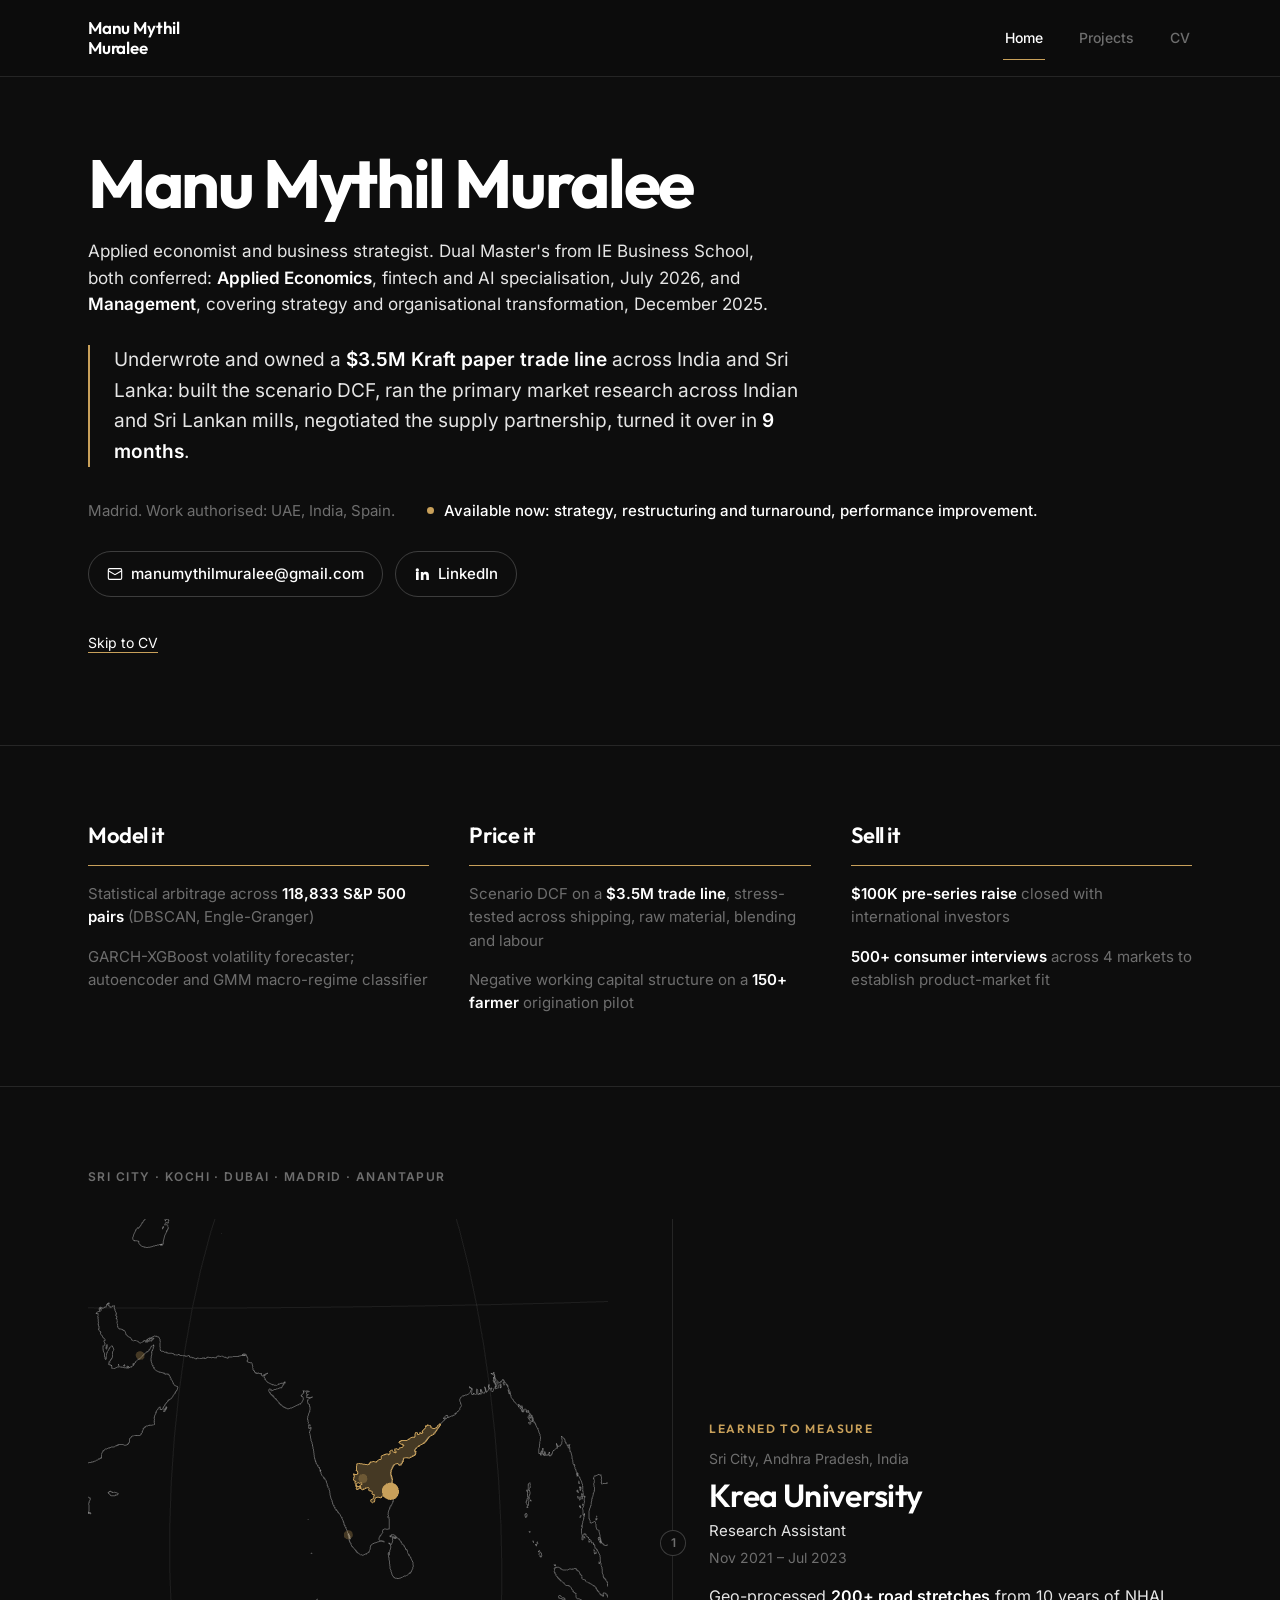
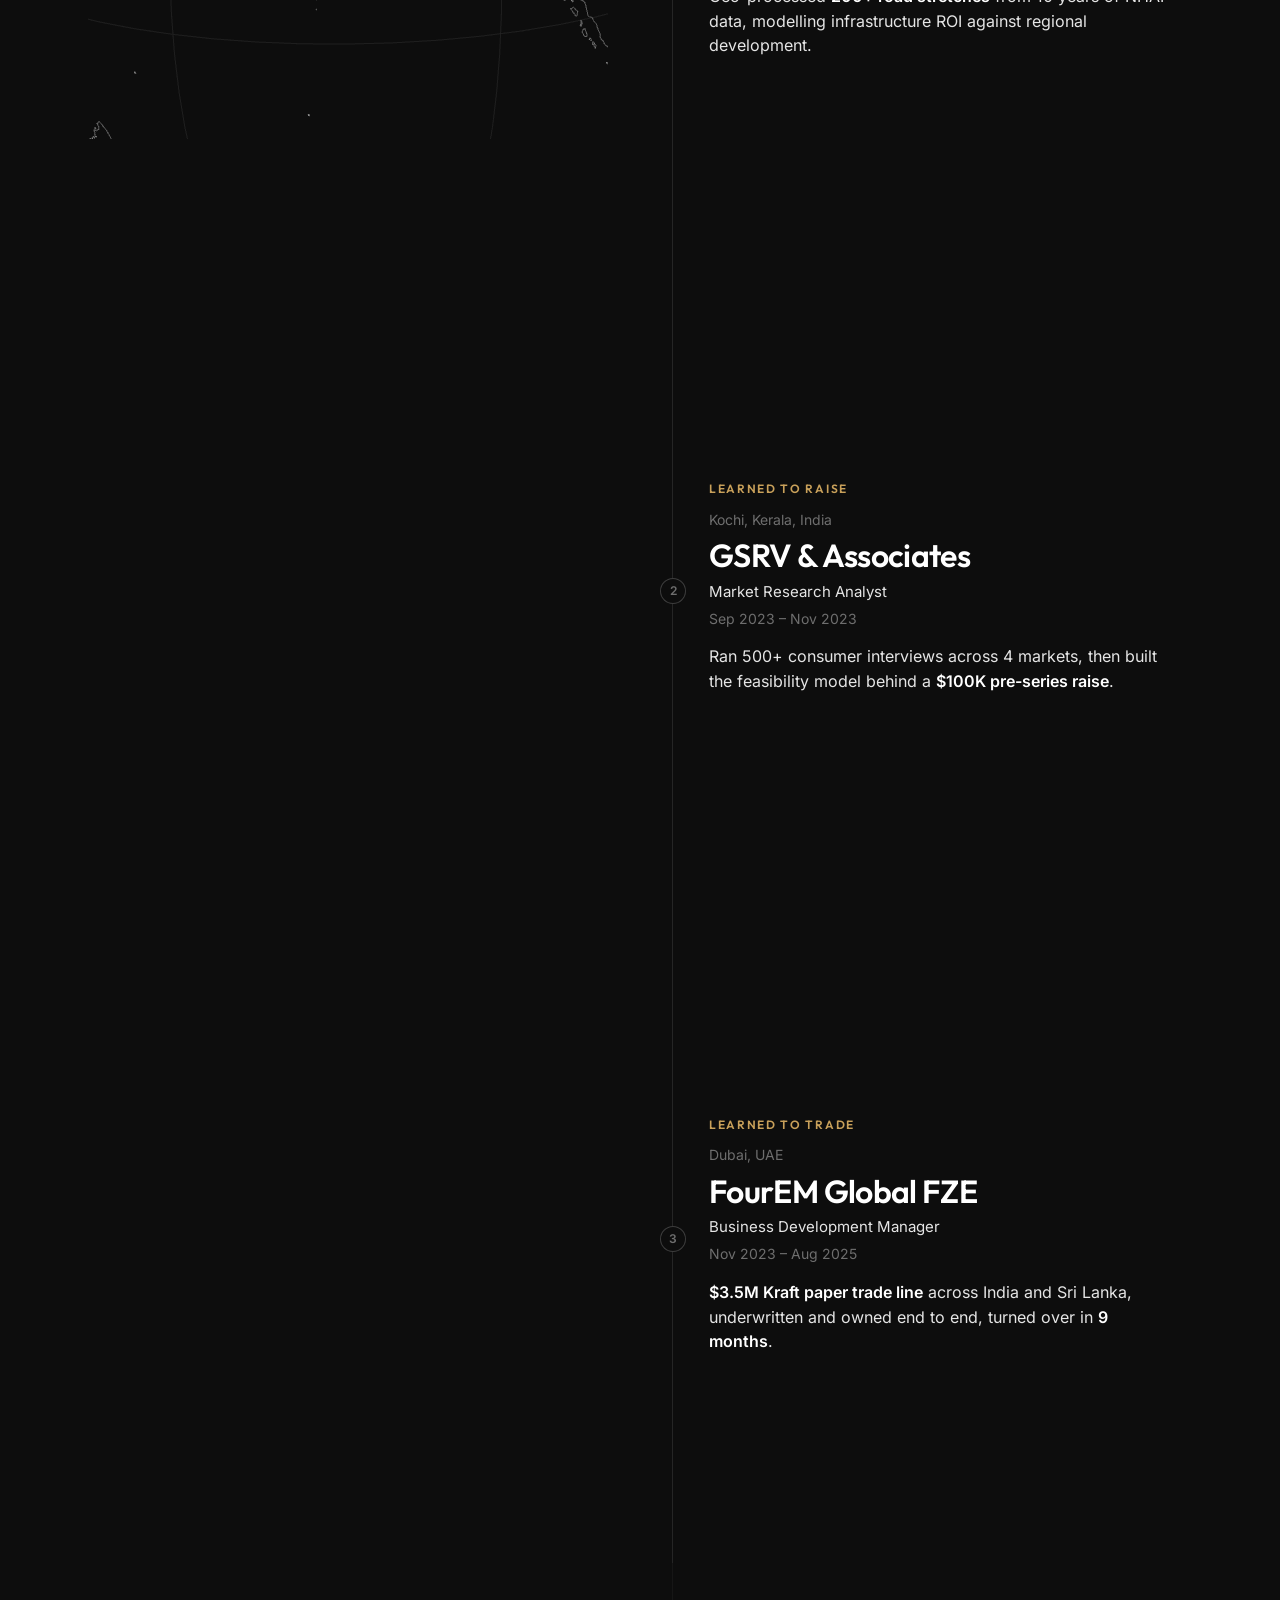
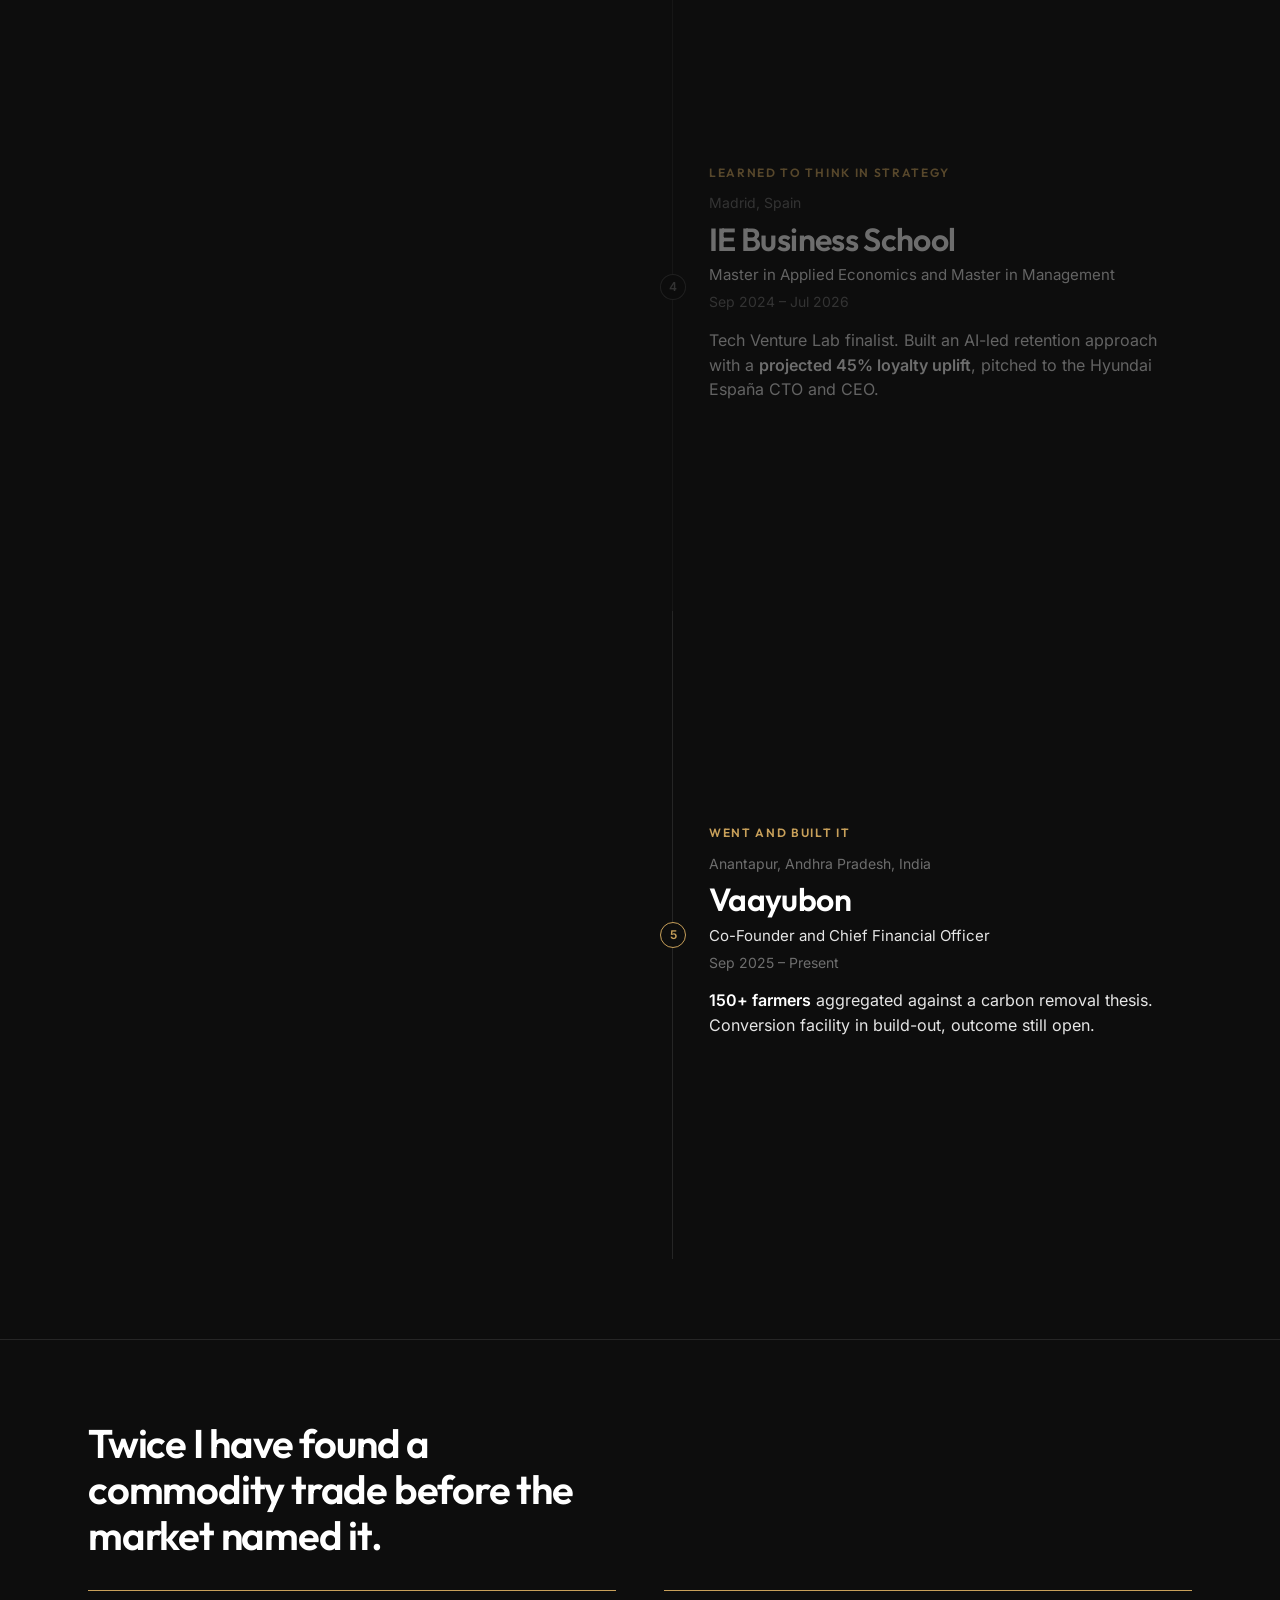
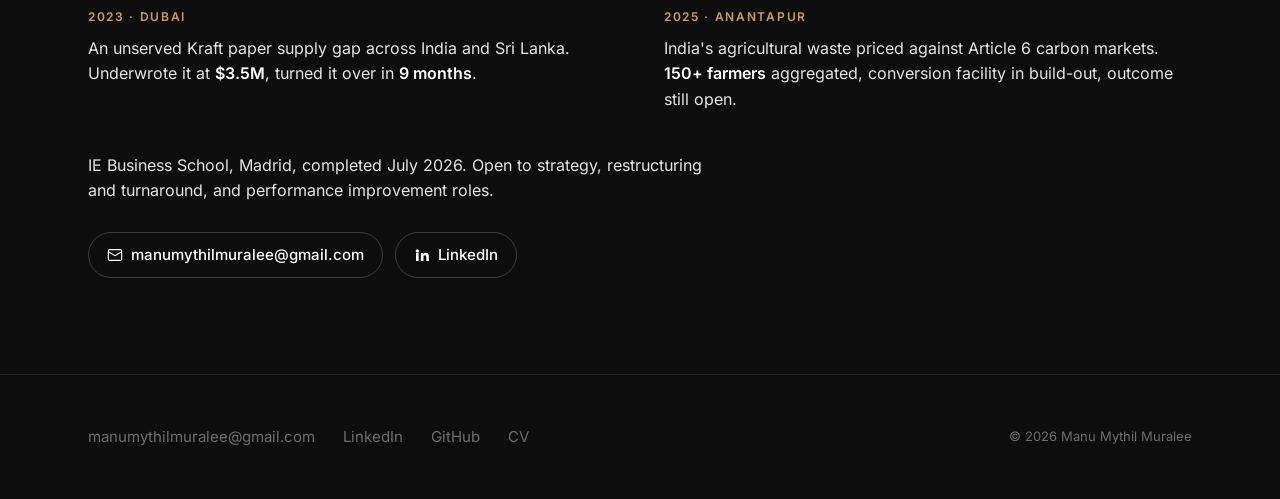
==== index.html @ 9592e63e "Portfolio rebuilt around experience Three pages: Home, Projects, CV. The home page leads with the re" ====
<!DOCTYPE html>
<html lang="en">

<head>
  <meta charset="UTF-8">
  <meta name="viewport" content="width=device-width, initial-scale=1.0">
  <title>Manu Mythil Muralee · Applied Economist and Business Strategist</title>
  <meta name="description"
    content="Applied economist and business strategist. Dual Master's from IE Business School: Applied Economics and Management. Underwrote and owned a $3.5M Kraft paper trade line across India and Sri Lanka, turned over in 9 months. Available for strategy, restructuring and turnaround, and performance improvement roles.">
  <meta name="author" content="Manu Mythil Muralee">

  <meta property="og:type" content="profile">
  <meta property="og:title" content="Manu Mythil Muralee · Applied Economist and Business Strategist">
  <meta property="og:description"
    content="Underwrote and owned a $3.5M Kraft paper trade line across India and Sri Lanka, turned over in 9 months. IE Business School, Madrid.">
  <meta property="og:url" content="https://manumythilmuralee.com">
  <meta name="twitter:card" content="summary_large_image">
  <meta name="twitter:title" content="Manu Mythil Muralee · Applied Economist and Business Strategist">
  <meta name="twitter:description"
    content="Underwrote and owned a $3.5M Kraft paper trade line across India and Sri Lanka, turned over in 9 months. IE Business School, Madrid.">

  <link rel="canonical" href="https://manumythilmuralee.com/">
  <link rel="preload" href="fonts/outfit-var.woff2" as="font" type="font/woff2" crossorigin>
  <link rel="preload" href="fonts/inter-var.woff2" as="font" type="font/woff2" crossorigin>
  <link rel="stylesheet" href="css/style.css">
  <link rel="stylesheet" href="css/site.css">
  <link rel="icon"
    href="data:image/svg+xml,<svg xmlns='http://www.w3.org/2000/svg' viewBox='0 0 100 100'><text y='.9em' font-size='90'>M</text></svg>">

  <script type="application/ld+json">
  {
    "@context": "https://schema.org",
    "@type": "Person",
    "name": "Manu Mythil Muralee",
    "jobTitle": ["Co-Founder and Chief Financial Officer", "Applied Economist", "Business Strategist"],
    "url": "https://manumythilmuralee.com",
    "email": "mailto:manumythilmuralee@gmail.com",
    "address": { "@type": "PostalAddress", "addressLocality": "Madrid", "addressCountry": "ES" },
    "alumniOf": [
      { "@type": "CollegeOrUniversity", "name": "IE Business School", "address": "Madrid, Spain" },
      { "@type": "CollegeOrUniversity", "name": "Krea University", "address": "Sri City, India" }
    ],
    "worksFor": { "@type": "Organization", "name": "Vaayubon" },
    "knowsAbout": [
      "Microsoft Excel", "Office 365", "Bloomberg Terminal", "Power Automate",
      "ArcGIS", "QGIS", "Python", "R", "STATA",
      "Prompt Engineering", "Zapier", "Make", "Lovable", "Supabase"
    ],
    "sameAs": [
      "https://www.linkedin.com/in/manumythilmuralee",
      "https://github.com/MythilManuMuralee"
    ]
  }
  </script>
</head>

<body>

  <a href="#main-content" class="skip-link">Skip to main content</a>

  <!-- Nav: three items, nothing else -->
  <nav class="nav3" aria-label="Main navigation">
    <div class="wrap nav3__inner">
      <a href="index.html" class="nav3__logo">Manu Mythil<br>Muralee</a>
      <ul class="nav3__list">
        <li><a href="index.html" class="nav3__link" aria-current="page">Home</a></li>
        <li><a href="projects.html" class="nav3__link">Projects</a></li>
        <li><a href="cv.html" class="nav3__link">CV</a></li>
      </ul>
    </div>
  </nav>

  <main id="main-content">

    <!-- ============ HERO ============ -->
    <header class="hero3">
      <div class="wrap">
        <h1 class="hero3__name">Manu Mythil Muralee</h1>

        <p class="hero3__degree">
          Applied economist and business strategist. Dual Master's from IE Business School, both conferred:
          <strong>Applied Economics</strong>, fintech and AI specialisation, July 2026, and
          <strong>Management</strong>, covering strategy and organisational transformation, December 2025.
        </p>

        <p class="hero3__proof">
          Underwrote and owned a <strong>$3.5M Kraft paper trade line</strong> across India and Sri Lanka: built the
          scenario DCF, ran the primary market research across Indian and Sri Lankan mills, negotiated the supply
          partnership, turned it over in <strong>9 months</strong>.
        </p>

        <div class="hero3__meta">
          <span>Madrid. Work authorised: UAE, India, Spain.</span>
          <span class="hero3__available">Available now: strategy, restructuring and turnaround, performance
            improvement.</span>
        </div>

        <div class="contact-strip">
          <a class="contact-strip__link" href="mailto:manumythilmuralee@gmail.com">
            <svg viewBox="0 0 24 24" fill="none" stroke="currentColor" stroke-width="1.7" aria-hidden="true">
              <rect x="2" y="4" width="20" height="16" rx="2" />
              <path d="m2 7 10 6 10-6" />
            </svg>
            manumythilmuralee@gmail.com
          </a>
          <a class="contact-strip__link" href="https://www.linkedin.com/in/manumythilmuralee" target="_blank"
            rel="noopener noreferrer">
            <svg viewBox="0 0 24 24" fill="currentColor" aria-hidden="true">
              <path
                d="M4.98 3.5a2.5 2.5 0 1 1 0 5 2.5 2.5 0 0 1 0-5ZM3 9h4v12H3V9Zm7 0h3.8v1.7h.05c.53-1 1.83-2.05 3.76-2.05 4.02 0 4.76 2.6 4.76 5.98V21h-4v-5.6c0-1.34-.03-3.06-1.9-3.06-1.9 0-2.19 1.46-2.19 2.96V21h-4V9Z" />
            </svg>
            LinkedIn
          </a>
        </div>

        <p class="hero3__skip"><a class="inline-link" href="cv.html">Skip to CV</a></p>
      </div>
    </header>

    <!-- ============ PROOF STRIP ============ -->
    <section class="proof" aria-label="Evidence">
      <div class="wrap">
        <div class="proof__grid">

          <div class="proof__col">
            <h2 class="proof__verb">Model it</h2>
            <p class="proof__item">Statistical arbitrage across <strong>118,833 S&amp;P 500 pairs</strong>
              (DBSCAN, Engle-Granger)</p>
            <p class="proof__item">GARCH-XGBoost volatility forecaster; autoencoder and GMM macro-regime classifier</p>
          </div>

          <div class="proof__col">
            <h2 class="proof__verb">Price it</h2>
            <p class="proof__item">Scenario DCF on a <strong>$3.5M trade line</strong>, stress-tested across shipping,
              raw material, blending and labour</p>
            <p class="proof__item">Negative working capital structure on a <strong>150+ farmer</strong> origination
              pilot</p>
          </div>

          <div class="proof__col">
            <h2 class="proof__verb">Sell it</h2>
            <p class="proof__item"><strong>$100K pre-series raise</strong> closed with international investors</p>
            <p class="proof__item"><strong>500+ consumer interviews</strong> across 4 markets to establish
              product-market fit</p>
          </div>

        </div>
      </div>
    </section>

    <!-- ============ THE ROUTE ============ -->
    <section class="route" id="route" aria-label="Career route">
      <div class="wrap">
        <p class="t-label route__label">Sri City · Kochi · Dubai · Madrid · Anantapur</p>

        <div class="route__grid">

          <!-- Stage: static SVG on mobile, WebGL globe on capable desktops -->
          <div class="route__stage" id="route-stage">
            <svg class="route__svg" viewBox="0 0 200 200" role="img"
              aria-label="Diagram of five work locations plotted on a globe: Sri City, Kochi, Dubai, Madrid and Anantapur.">
              <circle cx="100" cy="100" r="90" fill="none" stroke="rgba(255,255,255,0.14)" stroke-width="0.8" />
              <path
                d="M72 186L76 187L80 188L85 188L89 189L94 189L98 189L103 189L108 189L112 189L117 188L121 187L125 186M25 150L28 153L31 156L35 159L40 161L46 164L52 166L59 168L66 170L73 171L81 172L89 173L97 173L105 173L114 172L121 172L129 171L137 169L144 167L150 165L156 163L161 161L166 158L170 155L173 152M10 103L11 106L13 110L17 114L21 117L25 120L31 124L37 126L45 129L52 131L61 133L69 134L78 136L87 136L97 137L106 137L116 136L125 135L134 134L142 132L150 130L158 128L165 125L171 123L176 119L181 116L185 113L187 109L189 105L190 101M24 51L23 54L22 58L22 61L23 64L25 68L28 71L31 74L35 77L40 79L46 82L52 84L59 86L66 87L73 89L81 90L89 90L97 91L105 91L114 90L121 89L129 88L137 87L144 85L150 83L156 81L161 78L166 76L170 73L173 70L176 67L177 63L178 60L178 57L177 53M71 15L68 16L65 18L62 19L60 21L58 23L56 24L55 26L55 28L55 30L56 32L57 34L58 36L60 37L63 39L66 41L69 42L72 43L76 44L80 45L85 46L89 47L94 47L98 47L103 47L108 47L112 46L117 46L121 45L125 44L129 43L132 42L135 40L138 38L140 37L142 35L144 33L145 31L145 29L145 28L144 26L143 24L142 22L140 20L137 19L134 17L131 16M123 13L117 13L112 14L106 15L100 18M105 10L104 11L103 12L101 14L100 18M86 11L90 11L93 13L96 15L100 18M65 18L71 16L78 15L85 15L93 16L100 18M15 70L19 62L23 54L28 48L34 41L40 35L48 30L55 26L64 23L72 20L81 19L91 18L100 18M32 159L28 153L24 146L21 138L18 131L17 122L17 114L17 105L18 96L21 88L24 79L28 71L32 63L38 55L44 48L51 42L58 36L66 30L74 26L83 22L91 20L100 18M72 186L67 183L63 180L59 176L55 172L52 166L49 160L47 153L46 145L45 137L45 129L45 120L46 111L47 102L49 93L52 84L55 75L59 66L63 58L67 50L72 43L77 37L83 31L88 26L94 21L100 18M94 189L93 188L92 185L91 182L90 178L89 173L89 167L88 160L88 153L88 145L87 136L88 127L88 118L88 109L89 100L89 90L90 81L91 72L92 63L93 55L94 47L95 40L96 33L97 27L99 22L100 18M117 188L120 186L123 184L125 180L127 176L129 171L131 164L132 158L133 150L134 142L134 134L134 125L133 116L132 107L131 98L129 88L127 79L125 70L123 62L120 53L117 46L114 39L110 32L107 27L104 22L100 18M142 180L147 176L153 172L157 167L161 161L165 154L167 147L169 139L171 131L171 123L171 114L169 105L167 96L165 87L161 78L157 70L153 62L147 54L142 47L135 40L129 34L122 29L115 24L107 21L100 18M187 122L189 114L189 105L189 96L187 88L185 79L181 71L177 63L172 56L166 49L160 42L152 36L145 31L136 27L128 23L119 21L109 19L100 18M162 35L156 30L149 25L142 22L134 19L126 18L117 17L109 17L100 18"
                fill="none" stroke="rgba(255,255,255,0.07)" stroke-width="0.6" />
              <path d="M131 183L130 183L131 182L132 182L131 183M118 154L118 156L119 156L119 157L118 157L118 156L118 157L118 158L117 158L117 159L116 161L115 162L114 165L114 166L113 167L112 168L110 168L109 168L108 167L108 166L108 165L108 164L109 164L109 163L109 162L110 162L109 161L109 160L109 159L110 158L111 158L112 157L113 157L113 156L115 156L115 155L115 154L116 155L116 154L117 153L117 152L118 153L118 154M177 146L178 146L178 145L179 144L178 144L179 144L179 143L179 142L180 142L180 141L180 140L181 140L181 139L181 140L181 138L182 138L182 137L183 136L183 135L183 134M188 119L188 119L188 118L188 119M188 118L188 118L188 119L187 120L187 119L188 119L188 118M189 115L189 116L188 117L188 118L188 117L188 116L189 116L189 115M184 122L185 121L185 120L186 120L187 120L187 121L186 121L186 122L185 122L185 123L184 123L183 124L183 123L182 124L183 122L184 121L184 122M190 106L190 106M190 100L190 102L190 103L189 104L189 105L189 106L189 107L189 106L190 104L190 105L190 106L189 107L189 108L189 109L189 110L189 111L189 110L189 111L189 110L189 108L189 109L189 111L189 113L189 112L189 110L189 111L189 110L189 109L189 107L189 105L189 104L189 103L190 102L190 101L190 100M190 101L190 99L190 98L190 97L190 98L190 97M183 122L182 123L182 122L181 122L181 121L180 120L180 118L179 117L179 116L178 115L177 114L176 113L175 112L176 112L177 111L178 112L179 112L179 113L180 114L181 113L181 114L182 115L182 116L183 117L183 118L183 117L183 118L183 120L183 122M189 104L189 104L189 105L188 107L188 108L188 109L188 111L188 113L187 114L186 115L186 114L185 113L185 111L185 110L185 109L186 109L186 108L186 107L186 106L187 105L187 103L187 102L187 101L187 100L188 99L188 97L188 98L189 98L188 99L189 100L188 100L188 102L189 103L189 104M189 89L189 90L189 91L189 92L189 91L189 92L189 93L189 94L189 93L189 92L189 93L189 94L189 92L189 91L189 90L189 91L189 90L189 89L189 88L189 89M161 118L160 118L160 117L159 115L160 113L161 114L162 115L162 117L161 118M188 88L188 89L189 90L188 90L188 89L188 88L188 87L188 88L188 86L188 88M188 93L187 95L187 94L187 92L187 91L187 89L188 90L188 91L188 93M188 87L188 87L188 88L188 89L188 88L188 87M188 84L188 86L188 87L188 88L188 87L188 86L188 85L188 84M187 85L187 87L187 86L187 85M185 78L185 78L185 77L185 78L186 79L186 80L186 81L186 83L187 84L187 83L187 84L188 85L187 84L187 85L187 84L187 85L187 84L186 84L186 83L185 82L186 82L185 80L185 78M181 84L181 85L180 84L180 83L180 82L181 82L181 83L181 84M182 72L183 74L182 73L182 72L181 70L181 69L181 70L182 72M174 50L174 51L175 52L175 53L175 52L174 51L174 50M96 82L95 82L95 83L94 83L93 83L93 82L94 82L96 82M82 81L83 81L84 81L84 82L85 82L83 82L82 81M73 76L72 77L72 78L71 77L69 76L70 75L71 76L72 76L73 76M67 70L68 71L67 73L66 73L66 71L66 70L67 70M170 44L171 45L172 46L173 48L174 51L174 50L174 51L175 52L175 53L177 55L177 56L176 55L175 54L175 53L174 52L174 51L173 50L173 49L173 48L171 46L170 44L169 43L168 42L167 41L166 40L166 39L167 40L168 41L169 43L170 44M68 69L67 70L67 69L67 68L68 68L68 67L68 69M162 36L162 35L161 35L162 36L163 37L165 38L164 38L166 39L166 40L165 39L164 38L164 37L162 36L161 35L162 36M39 35L39 36L39 35L40 35L39 35M42 34L42 34L43 33L43 32L43 33L42 34M43 35L42 35L42 36L41 36L42 36L41 37L40 38L41 38L40 38L39 39L38 40L38 39L39 38L40 38L39 38L40 37L40 36L41 35L43 34L44 34L43 35M155 30L157 31L158 33L159 33L160 34L161 35L160 34L159 33L157 32L155 30L154 30L152 29L151 28L153 29L154 29L155 30M61 51L59 51L60 49L61 48L62 48L63 47L64 47L64 48L63 49L62 50L61 51M78 51L77 52L77 51L77 50L78 50L78 51M69 44L68 45L69 46L68 46L67 47L68 48L67 49L67 50L67 51L67 52L68 52L67 53L66 54L65 55L64 54L63 54L62 54L61 54L60 54L62 53L63 53L62 52L63 52L63 51L64 50L65 50L65 49L65 48L65 47L66 46L67 44L68 44L69 44M63 19L62 20L62 19L63 19M64 19L64 18L65 18L64 18L64 19M120 12L119 12M119 12L119 12L120 12M69 17L68 17L67 18L66 18L65 19L66 18L67 17L68 17L69 17M71 34L71 34L70 35L69 35L67 35L66 35L66 34L66 33L67 33L67 32L68 32L69 32L68 33L70 33L71 33L71 34M68 18L68 18L69 18L70 18L69 18L68 19L68 18M77 14L77 14L78 14L79 13L79 14L78 14L77 14M118 13L118 13L119 13L118 13L117 13L118 13M75 15L74 15L75 15L73 16L72 16L73 16L74 16L73 16L72 17L71 17L70 17L69 17L70 17L70 16L70 17L69 17L68 17L69 16L68 16L67 16L66 17L65 17L64 18L63 18L62 18L61 19L60 20L59 20L58 21L57 21L56 22L55 22L53 23L52 24L50 25L51 25L53 24L54 23L55 23L56 23L57 22L58 21L59 21L60 20L62 20L63 20L62 20L61 21L60 22L59 22L58 23L57 23L56 24L55 24L54 25L55 25L56 25L57 25L55 25L53 27L52 28L51 28L50 29L49 30L49 31L48 31L47 32L46 33L45 34L44 34L44 33L43 34L43 33L44 32L44 31L43 31L42 32L43 32L42 33L41 33L40 34L39 35L38 36L38 37L39 36L38 37L37 38L37 37L38 36L39 35L38 35L37 36L36 37L37 36L36 37L36 36L37 36L36 36L36 37L36 36L37 36L36 36M11 91L10 91L10 92L10 94L10 95L10 98L10 99L10 100L10 101L10 102L10 104L10 103L10 105L11 107L11 108L11 109L12 111L12 112L13 114L13 116L14 117L14 118L15 120L15 121L15 123L15 124L15 125L15 126L15 127L15 128L16 130L16 132L16 133L17 133L17 135L18 136L18 137M114 11L115 11L116 11L116 12L115 11L114 11L113 11L114 11L112 11L113 11L114 11L113 11L112 11L111 11L110 11L109 11L108 11L107 11L106 11L105 11L105 10L104 10L103 10L102 10L101 10L100 10L99 10L98 10L97 10L96 10L95 10L94 10L94 11L93 11L92 11L91 11L90 11L89 11L88 11L87 11L86 11L85 12L84 12L85 12L84 12L82 12L81 12L82 12L81 13L80 13L79 13L78 13L77 14L76 14L75 14L76 14L75 14L76 14L77 14L78 14L79 14L80 14L79 14L78 14L76 15L75 15M88 12L88 12L87 12L86 12L85 12L84 12L86 12L85 13L84 13L83 13L82 13L81 13L80 13L79 13L80 13L79 13L80 13L81 13L82 12L84 12L85 12L86 12L86 11L87 11L86 12L85 12L86 12L87 11L88 11L87 12L88 11L89 11L89 12L88 12M84 13L84 13L85 13L84 13M76 17L76 17L76 16L77 16L78 16L77 17L76 17M79 15L78 15L78 16L77 16L76 16L76 17L75 17L74 18L73 18L72 18L71 19L69 20L67 20L67 21L65 22L64 22L63 22L64 22L65 21L64 21L63 21L63 22L62 22L61 23L60 23L62 22L60 22L59 23L60 22L61 21L62 21L64 20L65 20L64 20L65 19L66 19L65 20L66 19L67 19L68 19L69 19L70 18L71 18L72 17L73 17L74 16L75 16L76 15L77 15L78 15L79 15M83 13L83 14L82 14L81 14L80 14L80 13L81 13L83 13L82 13L83 13M125 18L125 19L124 19L125 18M80 14L79 14L80 14L81 14L82 14L81 14L80 15L80 14M89 11L90 11L91 11L92 11L93 11L92 12L91 12L90 12L89 12L90 11L89 11M121 17L122 17L122 18L121 18L121 17M83 14L82 14L83 14L84 14L83 14M121 18L123 18L123 19L122 19L121 19L121 18M86 14L85 14L84 14L85 13L85 14L86 13L86 14M88 13L88 13L87 13L86 13L87 13L88 12L89 12L88 12L90 12L91 12L89 13L88 13L89 13L88 13M110 34L110 34L108 34L107 33L106 33L107 33L107 32L107 31L107 30L108 29L108 28L109 28L110 27L111 27L111 28L110 28L109 29L109 30L108 31L108 32L109 33L110 34M85 14L85 14L84 15L83 15L82 15L81 15L81 16L80 16L79 16L80 16L80 15L81 15L82 14L83 14L84 14L85 14L86 14L85 14M92 13L91 12L92 12L93 12L92 12L92 13M113 73L114 74L115 74L114 74L114 76L113 76L113 77L114 78L115 79L116 79L118 79L120 79L120 78L119 77L119 76L118 75L118 74L117 74L118 73L119 73L120 73L119 72L118 71L117 71L117 73L117 72L117 71L117 70L115 70L114 69L114 68L115 68L115 67L115 66L116 66L116 65L116 64L115 64L114 64L113 65L112 65L112 66L111 66L110 68L111 69L111 70L112 72L113 73M120 13L119 13L119 12L118 12L117 12L118 12L119 12L120 12L121 12L121 13L122 13L123 13L125 14L126 14L127 14L129 15L130 15L131 16L133 16L133 17L136 18L135 18L136 18L137 18L138 19L139 19L140 19L139 19L141 20L142 20L143 21L144 22L146 23L147 23L148 24L150 25L149 25L148 24L145 23L144 22L143 21L142 21L141 20L139 19L137 18L135 18L133 17L134 17L135 18L137 19L136 19L138 19L141 21L142 22L143 22L142 22L143 23L144 24L145 25L148 27L152 30L152 29L153 29L154 30L155 31L156 32L158 33L160 35L161 36L163 38L164 39L165 40L166 42L165 42L166 43L167 43L167 44L167 45L168 45L168 46L169 47L169 48L170 48L170 49L171 49L172 50L173 51L174 52L174 53L174 54L173 53L172 52L172 51L171 51L170 50L169 49L169 50L169 51L170 52L169 51L168 50L168 49L168 50L168 51L169 52L169 53L169 54L170 54L171 55L170 53L171 53L172 53L172 54L172 55L172 56L173 58L174 58L175 59L175 60L176 60L177 61L177 62L178 62L178 63L179 65L179 67L180 69L181 71L181 73L181 75L181 76L181 77L181 78L180 79L180 80L180 82L180 81L179 81L178 83L178 85L179 86L180 87L181 89L182 90L183 92L183 95L183 96L183 98L183 100L182 102L182 101L182 100L181 99L180 100L180 99L179 98L178 98L178 97L177 98L178 99L178 102L178 103L178 104L179 105L179 106L180 107L181 107L181 108L182 108L182 109L182 110L182 111L182 112L182 113L181 113L180 112L180 111L180 110L179 109L179 108L179 107L178 107L178 106L177 106L177 107L177 106L177 105L177 104L177 103L177 101L176 99L176 98L175 97L175 95L174 94L174 95L173 97L172 97L172 95L171 94L170 92L169 92L168 91L168 90L167 89L167 88L166 89L166 90L165 90L165 91L164 91L163 92L164 93L163 94L162 96L161 98L161 100L160 101L160 102L159 103L158 104L158 105L159 107L159 108L159 109L159 112L158 112L158 114L159 114L157 115L157 116L157 117L155 116L155 114L154 112L153 110L152 109L152 108L150 106L149 103L149 101L148 99L148 98L146 100L145 100L143 98L144 97L143 97L141 96L140 96L140 95L139 94L136 95L134 95L133 96L130 96L128 95L127 95L126 94L125 93L124 94L123 95L121 94L120 93L119 93L118 92L116 90L115 90L114 90L114 91L114 92L115 94L116 94L117 95L117 96L117 97L118 97L118 98L118 97L118 96L119 96L119 97L119 98L119 99L120 99L121 99L122 99L123 99L123 97L124 96L125 95L126 95L125 96L126 97L127 98L128 98L129 99L130 99L130 100L131 100L131 101L130 102L130 103L129 103L129 104L129 105L129 106L128 106L127 107L127 108L126 108L125 108L126 109L125 110L124 110L123 110L122 110L121 111L121 112L120 113L117 114L116 115L115 115L114 116L113 116L112 116L111 117L110 117L109 118L108 118L108 117L108 116L108 115L107 114L107 113L107 112L107 111L106 110L105 108L104 107L103 106L102 104L101 103L102 102L101 100L100 100L99 100L99 99L99 98L98 97L98 96L97 95L96 94L95 94L96 93L96 92L96 91L95 92L95 93L95 94L94 94L93 93L92 91L93 92L94 94L95 97L95 98L97 100L96 100L96 101L98 103L99 105L98 105L99 107L99 108L100 109L101 109L101 111L102 113L103 113L105 115L106 116L107 117L108 117L108 118L108 119L107 119L108 119L108 120L109 120L109 121L110 121L112 120L113 120L115 120L115 119L116 119L117 119L118 119L119 118L120 118L120 119L120 120L119 122L119 124L118 126L116 128L115 130L113 132L112 133L110 135L108 136L106 138L106 139L105 140L104 140L103 141L103 142L103 143L102 143L101 145L101 146L102 146L102 147L102 148L102 149L103 150L104 151L104 153L104 154L104 156L104 157L103 158L102 159L101 159L99 160L97 161L96 162L95 162L95 163L96 164L96 165L96 166L97 167L96 167L95 168L93 168L92 169L93 169L93 170L92 170L92 171L91 172L90 172L90 173L89 174L88 174L87 175L86 175L85 175L84 175L84 176L83 175L81 175L80 175L79 175L78 175L77 176L77 175L76 175L75 175L75 174L74 173L74 172L73 171L72 171L71 169L70 168L69 167L68 166L67 164L67 163L66 162L66 161L65 160L64 159L64 158L62 157L62 156L62 155L62 154L62 153L62 152L62 151L63 151L63 150L64 150L64 149L64 148L63 148L63 147L62 146L63 145L62 144L62 143L61 142L61 141L61 140L59 138L58 137L57 135L56 134L56 133L57 132L57 131L57 130L57 129L58 128L57 127L56 126L56 125L54 125L53 125L52 125L52 124L51 123L50 121L49 121L48 121L47 121L46 121L44 121L43 121L42 121L41 120L40 120L39 119L38 119L37 119L36 119L35 119L34 118L34 116L33 115L32 114L31 113L31 112L31 111L31 110L30 109L30 108L30 107L30 106L29 106L29 105L28 104L28 103L28 102L29 101L28 100L28 99L29 99L29 98L30 98L30 97L30 96L31 95L31 93L31 92L31 91L31 90L32 89L33 88L33 87L34 86L35 86L35 85L35 84L36 84L37 83L38 82L39 82L41 81L42 80L43 78L44 77L45 76L46 76L47 75L49 74L49 73L50 74L51 75L52 75L53 76L54 75L55 75L56 75L57 75L59 75L61 75L61 76L62 75L63 75L64 76L66 76L67 76L66 77L67 76L67 77L66 78L67 78L66 80L65 80L65 81L66 81L66 82L68 83L69 84L71 85L71 86L72 87L74 88L75 88L76 88L76 86L77 86L78 85L79 85L80 85L81 86L81 87L83 87L85 87L86 88L87 89L88 89L89 88L91 88L92 88L92 89L92 88L93 89L94 89L95 89L95 88L96 87L96 86L97 84L97 83L97 82L98 82L97 81L98 80L97 80L96 80L95 81L93 81L92 80L91 80L90 81L88 80L87 80L86 78L86 77L86 76L86 75L87 74L89 74L90 73L92 73L93 72L95 72L97 72L99 73L100 74L102 74L103 74L104 73L104 72L104 71L103 71L103 70L102 70L101 69L99 68L99 67L100 66L100 65L101 65L101 64L100 65L99 65L98 65L97 66L97 67L98 67L98 68L97 68L95 69L95 68L94 67L95 66L93 66L93 65L92 65L92 66L91 67L90 68L89 69L89 70L88 71L88 72L89 73L88 73L87 74L86 74L86 73L85 73L83 73L84 74L83 74L82 74L82 75L82 76L82 77L83 77L83 78L82 77L82 78L81 78L81 80L80 79L80 78L79 77L79 76L79 75L79 74L78 73L78 72L79 71L78 71L78 70L77 69L76 69L76 68L75 67L75 66L74 65L74 66L74 65L74 64L73 65L72 65L72 66L72 67L73 67L73 69L74 70L75 70L75 71L75 72L76 72L77 73L77 74L76 73L75 73L75 74L75 75L74 75L74 76L73 76L74 75L74 74L74 73L73 73L73 72L72 72L72 71L71 71L71 70L70 69L70 68L70 66L69 66L69 65L68 65L67 66L66 67L64 66L62 66L62 67L60 68L59 68L58 69L57 70L57 71L56 72L55 72L53 73L52 73L51 73L50 73L49 72L50 71L49 71L48 71L47 71L48 70L48 69L48 68L49 67L50 66L50 65L51 65L51 64L52 63L52 62L53 62L54 62L55 63L56 63L57 63L58 64L59 63L61 61L60 59L60 58L59 57L60 56L61 56L62 57L63 55L63 56L66 56L66 55L67 55L68 55L69 54L70 53L72 52L72 53L73 52L73 53L74 52L75 51L75 50L75 49L76 49L76 48L77 48L78 48L77 49L77 50L76 51L75 52L76 52L76 53L77 53L77 52L78 53L79 53L81 53L82 53L83 53L84 53L85 53L85 51L86 50L87 49L88 50L89 49L88 48L89 47L90 47L91 47L92 47L93 47L92 46L91 46L90 47L88 47L88 46L87 45L88 44L88 43L88 42L89 42L91 41L92 40L91 39L90 40L89 40L89 41L87 42L86 43L85 44L85 45L85 46L84 47L83 47L82 50L81 51L80 50L79 51L78 51L79 50L79 48L79 47L79 46L77 47L76 47L75 46L75 45L77 42L78 41L80 41L82 40L84 38L87 37L88 36L90 35L91 34L92 35L93 34L94 34L95 34L96 35L96 36L97 35L98 36L99 36L101 38L102 38L102 39L101 39L100 40L97 39L98 40L98 42L99 42L99 41L101 42L102 41L101 40L103 39L104 40L104 39L103 38L104 37L103 37L105 37L105 38L105 39L106 39L106 38L107 37L109 36L109 37L110 37L110 36L111 36L112 36L113 35L112 35L112 34L114 35L117 35L116 34L115 34L114 33L114 32L114 31L114 30L115 30L116 31L116 32L117 32L117 33L118 34L119 34L120 35L120 37L121 37L120 37L121 36L121 35L120 34L119 34L118 33L118 32L116 32L117 31L116 30L117 30L117 31L118 31L117 31L117 30L118 30L119 30L118 30L117 29L117 28L118 28L119 28L118 27L117 27L118 27L118 26L118 25L119 25L118 24L119 24L118 24L118 23L119 23L120 23L119 23L120 22L121 22L122 23L123 24L124 24L125 24L125 23L126 23L126 22L125 22L125 21L126 21L127 21L128 22L129 22L130 22L128 21L129 21L128 20L127 19L126 19L126 18L127 17L126 16L125 16L126 16L127 16L126 16L125 15L124 15L124 14L123 14L122 14L121 13L120 13M86 14L86 14M90 13L90 13L91 13L90 13M96 27L95 27L94 27L95 27L96 27M90 13L91 13L90 13M87 14L87 14L88 14L87 14M88 14L87 14L88 14L89 14L90 14L89 14L88 14M117 22L117 23L115 22L116 22L117 22M95 25L95 26L94 26L94 27L93 27L93 28L92 28L92 27L92 26L93 25L94 25L95 25M97 25L97 25L97 26L96 26L95 25L96 25L97 25M103 25L103 25L102 25L103 25L103 24L103 25M115 23L115 23L114 23L113 23L112 23L112 22L113 22L114 22L115 23M87 15L86 15L85 15L86 15L87 15L88 15L89 15L90 15L89 15L88 15L87 15M90 17L89 17L89 18L88 18L88 17L87 17L86 17L85 17L85 16L84 16L84 17L83 16L82 16L81 16L82 16L82 15L83 15L84 15L85 15L84 15L85 15L86 15L86 16L87 15L88 15L87 16L88 16L88 15L89 15L90 15L90 16L90 17M91 20L90 21L89 21L89 20L88 20L89 21L88 21L89 21L90 22L88 22L87 22L87 23L86 23L85 23L84 24L83 24L82 24L82 25L81 25L80 25L79 26L78 27L78 26L77 26L77 27L76 27L75 28L74 29L74 28L74 27L74 28L73 28L73 29L72 29L70 29L69 29L69 28L68 28L66 29L65 29L64 29L63 28L62 29L61 29L59 30L58 30L57 31L56 31L55 31L56 30L56 29L57 29L58 28L60 26L61 26L62 25L64 24L65 24L67 23L67 24L68 23L69 23L68 23L69 22L70 22L70 23L71 22L72 22L71 21L72 21L73 21L74 21L75 20L76 20L77 19L78 19L79 19L79 18L80 17L81 17L81 18L82 17L83 17L84 18L85 17L86 17L87 18L88 18L87 19L88 19L87 19L88 19L89 19L90 19L91 20" fill="none" stroke="rgba(255,255,255,0.32)" stroke-width="0.7" />
              <g fill="none" stroke="#c8a05a" stroke-width="1" stroke-opacity="0.55" stroke-linecap="round">
                <path d="M158.5 107.2 Q174.4 114.0 154.9 114.1" />
                <path d="M154.9 114.1 Q157.4 107.8 124.2 96.6" />
                <path d="M124.2 96.6 Q80.1 66.6 54.4 67.5" />
                <path d="M54.4 67.5 Q111.3 70.1 155.5 106.4" />
              </g>
              <g fill="#c8a05a">
                <circle cx="158.5" cy="107.2" r="2.6" />
                <circle cx="154.9" cy="114.1" r="2.6" />
                <circle cx="124.2" cy="96.6" r="2.6" />
                <circle cx="54.4" cy="67.5" r="2.6" />
                <circle cx="155.5" cy="106.4" r="2.6" />
              </g>
            </svg>
            <canvas class="route__canvas" id="route-canvas" aria-hidden="true"></canvas>
          </div>

          <!-- Stops: each one is a complete CV entry, real text in the DOM -->
          <ol class="route__stops" id="route-stops">

            <li class="stop" data-lat="13.55" data-lon="79.98">
              <p class="stop__beat">Learned to measure</p>
              <p class="stop__place">Sri City, Andhra Pradesh, India</p>
              <h3 class="stop__org">Krea University</h3>
              <p class="stop__role">Research Assistant</p>
              <p class="stop__dates">Nov 2021 – Jul 2023</p>
              <p class="stop__metric">Geo-processed <strong>200+ road stretches</strong> from 10 years of NHAI data,
                modelling infrastructure ROI against regional development.</p>
            </li>

            <li class="stop" data-lat="9.9312" data-lon="76.2673">
              <p class="stop__beat">Learned to raise</p>
              <p class="stop__place">Kochi, Kerala, India</p>
              <h3 class="stop__org">GSRV &amp; Associates</h3>
              <p class="stop__role">Market Research Analyst</p>
              <p class="stop__dates">Sep 2023 – Nov 2023</p>
              <p class="stop__metric">Ran 500+ consumer interviews across 4 markets, then built the feasibility model
                behind a <strong>$100K pre-series raise</strong>.</p>
            </li>

            <li class="stop" data-lat="25.2048" data-lon="55.2708">
              <p class="stop__beat">Learned to trade</p>
              <p class="stop__place">Dubai, UAE</p>
              <h3 class="stop__org">FourEM Global FZE</h3>
              <p class="stop__role">Business Development Manager</p>
              <p class="stop__dates">Nov 2023 – Aug 2025</p>
              <p class="stop__metric"><strong>$3.5M Kraft paper trade line</strong> across India and Sri Lanka,
                underwritten and owned end to end, turned over in <strong>9 months</strong>.</p>
            </li>

            <li class="stop" data-lat="40.4168" data-lon="-3.7038">
              <p class="stop__beat">Learned to think in strategy</p>
              <p class="stop__place">Madrid, Spain</p>
              <h3 class="stop__org">IE Business School</h3>
              <p class="stop__role">Master in Applied Economics and Master in Management</p>
              <p class="stop__dates">Sep 2024 – Jul 2026</p>
              <p class="stop__metric">Tech Venture Lab finalist. Built an AI-led retention approach with a
                <strong>projected 45% loyalty uplift</strong>, pitched to the Hyundai España CTO and CEO.</p>
            </li>

            <li class="stop" data-lat="14.6819" data-lon="77.6006">
              <p class="stop__beat">Went and built it</p>
              <p class="stop__place">Anantapur, Andhra Pradesh, India</p>
              <h3 class="stop__org">Vaayubon</h3>
              <p class="stop__role">Co-Founder and Chief Financial Officer</p>
              <p class="stop__dates">Sep 2025 – Present</p>
              <p class="stop__metric"><strong>150+ farmers</strong> aggregated against a carbon removal thesis.
                Conversion facility in build-out, outcome still open.</p>
            </li>

          </ol>
        </div>
      </div>
    </section>

    <!-- ============ CLOSING CARD ============ -->
    <section class="close-card" aria-label="Closing">
      <div class="wrap">
        <h2 class="close-card__lead">Twice I have found a commodity trade before the market named it.</h2>

        <div class="close-card__pair">
          <div class="close-card__half">
            <p class="close-card__when">2023 · Dubai</p>
            <p class="close-card__text">An unserved Kraft paper supply gap across India and Sri Lanka. Underwrote it at
              <strong>$3.5M</strong>, turned it over in <strong>9 months</strong>.</p>
          </div>
          <div class="close-card__half">
            <p class="close-card__when">2025 · Anantapur</p>
            <p class="close-card__text">India's agricultural waste priced against Article 6 carbon markets.
              <strong>150+ farmers</strong> aggregated, conversion facility in build-out, outcome still open.</p>
          </div>
        </div>

        <p class="close-card__avail">IE Business School, Madrid, completed July 2026. Open to strategy, restructuring
          and turnaround, and performance improvement roles.</p>

        <div class="contact-strip">
          <a class="contact-strip__link" href="mailto:manumythilmuralee@gmail.com">
            <svg viewBox="0 0 24 24" fill="none" stroke="currentColor" stroke-width="1.7" aria-hidden="true">
              <rect x="2" y="4" width="20" height="16" rx="2" />
              <path d="m2 7 10 6 10-6" />
            </svg>
            manumythilmuralee@gmail.com
          </a>
          <a class="contact-strip__link" href="https://www.linkedin.com/in/manumythilmuralee" target="_blank"
            rel="noopener noreferrer">
            <svg viewBox="0 0 24 24" fill="currentColor" aria-hidden="true">
              <path
                d="M4.98 3.5a2.5 2.5 0 1 1 0 5 2.5 2.5 0 0 1 0-5ZM3 9h4v12H3V9Zm7 0h3.8v1.7h.05c.53-1 1.83-2.05 3.76-2.05 4.02 0 4.76 2.6 4.76 5.98V21h-4v-5.6c0-1.34-.03-3.06-1.9-3.06-1.9 0-2.19 1.46-2.19 2.96V21h-4V9Z" />
            </svg>
            LinkedIn
          </a>
        </div>
      </div>
    </section>

  </main>

  <footer class="footer3">
    <div class="wrap footer3__inner">
      <div class="footer3__links">
        <a class="footer3__link" href="mailto:manumythilmuralee@gmail.com">manumythilmuralee@gmail.com</a>
        <a class="footer3__link" href="https://www.linkedin.com/in/manumythilmuralee" target="_blank"
          rel="noopener noreferrer">LinkedIn</a>
        <a class="footer3__link" href="https://github.com/MythilManuMuralee" target="_blank"
          rel="noopener noreferrer">GitHub</a>
        <a class="footer3__link" href="cv.html">CV</a>
      </div>
      <p class="footer3__meta">&copy; 2026 Manu Mythil Muralee</p>
    </div>
  </footer>

  <script src="js/globe.js" defer></script>
</body>

</html>
---- css/style.css ----
/* ================================================
   MANU MYTHIL MURALEE — PORTFOLIO
   Ollef® Webflow-inspired design system
   ================================================ */

/* ---------- FONTS ----------
   Self-hosted variable fonts, latin subset, 80KB for both. Replaces a
   render-blocking @import from fonts.googleapis.com: one less origin to
   resolve before first paint, and no third party told who reads this page. */
@font-face {
  font-family: 'Inter';
  font-style: normal;
  font-display: swap;
  font-weight: 300 900;
  src: url('../fonts/inter-var.woff2') format('woff2');
}

@font-face {
  font-family: 'Outfit';
  font-style: normal;
  font-display: swap;
  font-weight: 300 900;
  src: url('../fonts/outfit-var.woff2') format('woff2');
}

/* ---------- CSS CUSTOM PROPERTIES ---------- */
:root {
  /* Ollef® palette */
  --black: #0d0d0d;
  --dark: #252525;
  --mid: #6e6e6e;
  --light: #e5e5e5;
  --white: #ffffff;

  /* Typography */
  --font-heading: 'Outfit', sans-serif;
  --font-body: 'Inter', sans-serif;

  /* Spacing scale */
  --sp-xs: 0.5rem;
  --sp-sm: 1rem;
  --sp-md: 2rem;
  --sp-lg: 4rem;
  --sp-xl: 6rem;
  --sp-2xl: 10rem;

  /* Transitions */
  --ease-out: cubic-bezier(0.16, 1, 0.3, 1);
  --ease-in-out: cubic-bezier(0.76, 0, 0.24, 1);
  --duration: 0.6s;

  /* Layout */
  --max-width: 1400px;
  --gutter: clamp(1.5rem, 4vw, 4rem);
}

/* ---------- RESET ---------- */
*,
*::before,
*::after {
  margin: 0;
  padding: 0;
  box-sizing: border-box;
}

html {
  font-size: 16px;
  scroll-behavior: smooth;
  -webkit-font-smoothing: antialiased;
  -moz-osx-font-smoothing: grayscale;
}

body {
  font-family: var(--font-body);
  font-weight: 400;
  line-height: 1.6;
  color: var(--white);
  background-color: var(--black);
  overflow-x: hidden;
}

img {
  max-width: 100%;
  display: block;
}

a {
  color: inherit;
  text-decoration: none;
}

ul,
ol {
  list-style: none;
}

button {
  border: none;
  background: none;
  cursor: pointer;
  font-family: inherit;
  color: inherit;
}

/* ---------- ACCESSIBILITY ---------- */
:focus-visible {
  outline: 2px solid var(--white);
  outline-offset: 4px;
}

.sr-only {
  position: absolute;
  width: 1px;
  height: 1px;
  padding: 0;
  margin: -1px;
  overflow: hidden;
  clip: rect(0, 0, 0, 0);
  border: 0;
}

/* Skip link */
.skip-link {
  position: absolute;
  top: -100%;
  left: var(--gutter);
  z-index: 10000;
  padding: 0.75rem 1.5rem;
  background: var(--white);
  color: var(--black);
  font-weight: 600;
  border-radius: 0 0 6px 6px;
  transition: top 0.3s var(--ease-out);
}

.skip-link:focus {
  top: 0;
}

/* ---------- LAYOUT ---------- */
.container {
  width: 100%;
  max-width: var(--max-width);
  margin: 0 auto;
  padding: 0 var(--gutter);
}

.section {
  padding: var(--sp-xl) 0;
}

.section--hero {
  padding: 0;
  min-height: 100vh;
  display: flex;
  align-items: center;
}

/* ---------- HEADER / NAVIGATION ---------- */
.header {
  position: fixed;
  top: 0;
  left: 0;
  right: 0;
  z-index: 1000;
  padding: 1.25rem 0;
  transition: background var(--duration) var(--ease-out),
    backdrop-filter var(--duration) var(--ease-out);
}

.header.scrolled {
  background: rgba(13, 13, 13, 0.85);
  backdrop-filter: blur(20px);
  -webkit-backdrop-filter: blur(20px);
}

.header__inner {
  display: flex;
  align-items: center;
  justify-content: space-between;
}

.header__logo {
  font-family: var(--font-heading);
  font-weight: 700;
  font-size: 1rem;
  letter-spacing: -0.01em;
  position: relative;
  white-space: nowrap;
}

.nav__list {
  display: flex;
  align-items: center;
  gap: 2rem;
}

.nav__link {
  font-size: 0.875rem;
  font-weight: 500;
  letter-spacing: 0.02em;
  text-transform: uppercase;
  position: relative;
  padding: 0.25rem 0;
  transition: color 0.3s var(--ease-out);
}

.nav__link::after {
  content: '';
  position: absolute;
  bottom: 0;
  left: 0;
  width: 0;
  height: 1px;
  background: var(--white);
  transition: width 0.4s var(--ease-out);
}

.nav__link:hover::after,
.nav__link.active::after {
  width: 100%;
}

.nav__link:hover {
  color: var(--light);
}

/* Hamburger */
.hamburger {
  display: none;
  flex-direction: column;
  gap: 5px;
  width: 28px;
  cursor: pointer;
  z-index: 1001;
}

.hamburger span {
  display: block;
  width: 100%;
  height: 2px;
  background: var(--white);
  transition: transform 0.4s var(--ease-out), opacity 0.3s;
}

.hamburger.open span:nth-child(1) {
  transform: translateY(7px) rotate(45deg);
}

.hamburger.open span:nth-child(2) {
  opacity: 0;
}

.hamburger.open span:nth-child(3) {
  transform: translateY(-7px) rotate(-45deg);
}

/* Mobile nav overlay */
.mobile-nav {
  display: none;
  position: fixed;
  inset: 0;
  background: var(--black);
  z-index: 999;
  flex-direction: column;
  align-items: center;
  justify-content: center;
  gap: 2rem;
  opacity: 0;
  pointer-events: none;
  transition: opacity 0.5s var(--ease-out);
}

.mobile-nav.open {
  opacity: 1;
  pointer-events: auto;
}

.mobile-nav__link {
  font-family: var(--font-heading);
  font-size: clamp(2rem, 5vw, 3.5rem);
  font-weight: 700;
  text-transform: uppercase;
  letter-spacing: -0.02em;
  transform: translateY(20px);
  opacity: 0;
  transition: transform 0.5s var(--ease-out), opacity 0.5s var(--ease-out);
}

.mobile-nav.open .mobile-nav__link {
  transform: translateY(0);
  opacity: 1;
}

.mobile-nav.open .mobile-nav__link:nth-child(1) {
  transition-delay: 0.1s;
}

.mobile-nav.open .mobile-nav__link:nth-child(2) {
  transition-delay: 0.15s;
}

.mobile-nav.open .mobile-nav__link:nth-child(3) {
  transition-delay: 0.2s;
}

.mobile-nav.open .mobile-nav__link:nth-child(4) {
  transition-delay: 0.25s;
}

.mobile-nav.open .mobile-nav__link:nth-child(5) {
  transition-delay: 0.3s;
}

.mobile-nav.open .mobile-nav__link:nth-child(6) {
  transition-delay: 0.35s;
}

.mobile-nav.open .mobile-nav__link:nth-child(7) {
  transition-delay: 0.4s;
}

.mobile-nav.open .mobile-nav__link:nth-child(8) {
  transition-delay: 0.45s;
}

.mobile-nav.open .mobile-nav__link:nth-child(9) {
  transition-delay: 0.5s;
}

/* ---------- TYPOGRAPHY ---------- */
.t-display {
  font-family: var(--font-heading);
  font-weight: 900;
  font-size: clamp(3rem, 8vw, 8rem);
  line-height: 0.95;
  letter-spacing: -0.04em;
  text-transform: uppercase;
}

.t-h1 {
  font-family: var(--font-heading);
  font-weight: 800;
  font-size: clamp(2.5rem, 6vw, 6rem);
  line-height: 1;
  letter-spacing: -0.03em;
}

.t-h2 {
  font-family: var(--font-heading);
  font-weight: 700;
  font-size: clamp(2rem, 4vw, 4rem);
  line-height: 1.1;
  letter-spacing: -0.02em;
}

.t-h3 {
  font-family: var(--font-heading);
  font-weight: 600;
  font-size: clamp(1.5rem, 2.5vw, 2.5rem);
  line-height: 1.2;
  letter-spacing: -0.01em;
}

.t-h4 {
  font-family: var(--font-heading);
  font-weight: 600;
  font-size: clamp(1.125rem, 1.5vw, 1.5rem);
  line-height: 1.3;
}

.t-body {
  font-size: 1.0625rem;
  line-height: 1.75;
  color: var(--light);
}

.t-body-lg {
  font-size: clamp(1.125rem, 1.5vw, 1.375rem);
  line-height: 1.7;
  color: var(--light);
}

.t-caption {
  font-size: 0.8125rem;
  font-weight: 500;
  letter-spacing: 0.08em;
  text-transform: uppercase;
  color: var(--mid);
}

.t-label {
  font-size: 0.75rem;
  font-weight: 600;
  letter-spacing: 0.12em;
  text-transform: uppercase;
  color: var(--mid);
}

/* ---------- BUTTONS ---------- */
.btn {
  display: inline-flex;
  align-items: center;
  gap: 0.5rem;
  padding: 1rem 2rem;
  font-family: var(--font-body);
  font-size: 0.875rem;
  font-weight: 600;
  letter-spacing: 0.04em;
  text-transform: uppercase;
  border-radius: 0;
  transition: all 0.4s var(--ease-out);
  position: relative;
  overflow: hidden;
}

.btn--primary {
  background: var(--white);
  color: var(--black);
}

.btn--primary:hover {
  background: var(--light);
  transform: translateY(-2px);
}

.btn--outline {
  background: transparent;
  color: var(--white);
  border: 1px solid rgba(255, 255, 255, 0.3);
}

.btn--outline:hover {
  border-color: var(--white);
  background: rgba(255, 255, 255, 0.05);
  transform: translateY(-2px);
}

.btn__arrow {
  display: inline-block;
  transition: transform 0.3s var(--ease-out);
}

.btn:hover .btn__arrow {
  transform: translateX(4px);
}

/* ---------- DIVIDER ---------- */
.divider {
  width: 100%;
  height: 1px;
  background: rgba(255, 255, 255, 0.08);
  margin: var(--sp-lg) 0;
}

/* ---------- HERO SECTION ---------- */
.hero {
  position: relative;
  min-height: 100vh;
  display: flex;
  align-items: flex-end;
  padding-bottom: var(--sp-xl);
  overflow: hidden;
}

.hero__bg {
  position: absolute;
  inset: 0;
  background: var(--black);
  z-index: 0;
}

.hero__gradient {
  position: absolute;
  top: -20%;
  right: -10%;
  width: 60vw;
  height: 60vw;
  background: radial-gradient(ellipse, rgba(110, 110, 110, 0.08) 0%, transparent 70%);
  z-index: 1;
  pointer-events: none;
}

.hero__content {
  position: relative;
  z-index: 3;
  width: 100%;
}

.hero__label {
  margin-bottom: var(--sp-md);
}

.hero__name {
  margin-bottom: var(--sp-md);
}

.hero__tagline {
  font-family: var(--font-heading);
  font-weight: 500;
  font-size: clamp(1.25rem, 2vw, 1.75rem);
  color: var(--light);
  margin-bottom: var(--sp-sm);
  letter-spacing: -0.01em;
}

.hero__subline {
  font-size: clamp(1rem, 1.25vw, 1.25rem);
  color: var(--mid);
  max-width: 600px;
  margin-bottom: var(--sp-lg);
}

.hero__ctas {
  display: flex;
  gap: 1rem;
  flex-wrap: wrap;
}

/* ---------- HERO PHOTO — full-bleed background ---------- */
.hero__photo {
  position: absolute;
  inset: 0;
  z-index: 1;
  overflow: hidden;
  animation: photoReveal 1.4s var(--ease-out) 0.2s both;
}

.hero__photo img {
  width: 100%;
  height: 100%;
  object-fit: cover;
  /* Focus on Manu — he's in the upper-left of the landscape photo */
  object-position: 22% center;
  display: block;
  filter: brightness(0.75) contrast(1.05);
}

/* Dark gradient overlay — keeps text readable without hiding the photo */
.hero__overlay {
  position: absolute;
  inset: 0;
  z-index: 2;
  /* Desktop: dark on left where text is, fades to transparent on right */
  background: linear-gradient(to right,
      rgba(13, 13, 13, 0.88) 0%,
      rgba(13, 13, 13, 0.6) 40%,
      rgba(13, 13, 13, 0.15) 70%,
      transparent 100%);
  pointer-events: none;
}

@keyframes photoReveal {
  from {
    opacity: 0;
  }

  to {
    opacity: 1;
  }
}

/* Mobile: gradient from bottom so name sits on dark band, photo shows above */
@media (max-width: 768px) {
  .hero__photo img {
    object-position: 22% top;
  }

  .hero__overlay {
    background: linear-gradient(to top,
        rgba(13, 13, 13, 0.95) 0%,
        rgba(13, 13, 13, 0.7) 45%,
        rgba(13, 13, 13, 0.1) 80%,
        transparent 100%);
  }
}

body {
  background-color: var(--black);
}

/* Spinner animation for Spline loader */
@keyframes spin {
  to {
    transform: rotate(360deg);
  }
}

/* Spline scene container (AI Tools page) */
.spline-scene {
  border-radius: 4px;
  transition: border-color 0.4s var(--ease-out);
}

.spline-scene:hover {
  border-color: rgba(255, 255, 255, 0.2) !important;
}

/* ---------- STATS BAR ---------- */
.stats {
  display: grid;
  grid-template-columns: repeat(auto-fit, minmax(200px, 1fr));
  gap: var(--sp-md);
  padding: var(--sp-lg) 0;
  border-top: 1px solid rgba(255, 255, 255, 0.08);
  border-bottom: 1px solid rgba(255, 255, 255, 0.08);
}

/* ---------- WHO I AM SPLIT SECTION ---------- */
.who-i-am {
  display: grid;
  grid-template-columns: 1fr 1fr;
  gap: var(--sp-xl);
  align-items: center;
}

.who-i-am__text {
  max-width: 600px;
}

.who-i-am__photo {
  position: relative;
  overflow: hidden;
  border-radius: 2px;
  /* Subtle gradient fade on all edges to match the dark theme */
  mask-image: linear-gradient(to right, transparent 0%, black 8%, black 92%, transparent 100%), linear-gradient(to bottom, transparent 0%, black 8%, black 92%, transparent 100%);
  mask-composite: intersect;
  -webkit-mask-image: linear-gradient(to right, transparent 0%, black 8%, black 92%, transparent 100%), linear-gradient(to bottom, transparent 0%, black 8%, black 92%, transparent 100%);
  -webkit-mask-composite: source-in;
  max-height: 520px;
}

.who-i-am__photo img {
  width: 100%;
  height: 100%;
  object-fit: contain;
  object-position: center top;
  display: block;
  padding: 8% 12%;
  transition: transform 0.8s var(--ease-out);
  filter: grayscale(10%) contrast(1.05);
}

.who-i-am__photo:hover img {
  transform: scale(1.03);
}

@media (max-width: 768px) {
  .who-i-am {
    grid-template-columns: 1fr;
  }

  .who-i-am__photo {
    max-height: 360px;
  }
}

.stat {
  text-align: left;
}

.stat__number {
  font-family: var(--font-heading);
  font-weight: 900;
  font-size: clamp(2.5rem, 4vw, 4rem);
  letter-spacing: -0.03em;
  line-height: 1;
  margin-bottom: 0.5rem;
  background: linear-gradient(135deg, var(--white) 0%, var(--mid) 100%);
  -webkit-background-clip: text;
  -webkit-text-fill-color: transparent;
  background-clip: text;
}

.stat__label {
  font-size: 0.875rem;
  color: var(--mid);
  font-weight: 500;
  letter-spacing: 0.02em;
}

/* ---------- CARDS ---------- */
.card {
  background: var(--dark);
  border: 1px solid rgba(255, 255, 255, 0.06);
  padding: var(--sp-md);
  transition: all 0.5s var(--ease-out);
  position: relative;
  overflow: hidden;
}

.card::before {
  content: '';
  position: absolute;
  top: 0;
  left: 0;
  right: 0;
  height: 2px;
  background: linear-gradient(90deg, transparent, rgba(255, 255, 255, 0.2), transparent);
  opacity: 0;
  transition: opacity 0.5s var(--ease-out);
}

.card:hover {
  border-color: rgba(255, 255, 255, 0.12);
  transform: translateY(-4px);
}

.card:hover::before {
  opacity: 1;
}

.card__number {
  font-family: var(--font-heading);
  font-size: 0.75rem;
  font-weight: 700;
  color: var(--mid);
  letter-spacing: 0.1em;
  margin-bottom: var(--sp-md);
}

.card__title {
  font-family: var(--font-heading);
  font-weight: 700;
  font-size: clamp(1.25rem, 2vw, 1.75rem);
  line-height: 1.2;
  margin-bottom: var(--sp-sm);
  letter-spacing: -0.01em;
}

.card__text {
  color: var(--mid);
  font-size: 0.9375rem;
  line-height: 1.7;
  margin-bottom: var(--sp-md);
}

.card__tags {
  display: flex;
  flex-wrap: wrap;
  gap: 0.5rem;
}

.tag {
  font-size: 0.6875rem;
  font-weight: 600;
  letter-spacing: 0.08em;
  text-transform: uppercase;
  padding: 0.375rem 0.75rem;
  border: 1px solid rgba(255, 255, 255, 0.12);
  color: var(--mid);
  transition: all 0.3s var(--ease-out);
}

.tag:hover {
  border-color: var(--white);
  color: var(--white);
}

.card__link {
  display: inline-flex;
  align-items: center;
  gap: 0.5rem;
  font-size: 0.8125rem;
  font-weight: 600;
  letter-spacing: 0.06em;
  text-transform: uppercase;
  color: var(--white);
  margin-top: var(--sp-sm);
  transition: gap 0.3s var(--ease-out);
}

.card__link:hover {
  gap: 0.75rem;
}

/* ---------- PROJECT GRID ---------- */
.project-grid {
  display: grid;
  grid-template-columns: repeat(auto-fit, minmax(min(100%, 420px), 1fr));
  gap: var(--sp-md);
}

/* ---------- PROJECT DETAIL (Projects page) ---------- */
.project-detail {
  padding: var(--sp-xl) 0;
}

.project-detail__grid {
  display: grid;
  grid-template-columns: repeat(auto-fit, minmax(min(100%, 300px), 1fr));
  gap: var(--sp-lg);
  margin-top: var(--sp-lg);
}

.project-detail__block {
  padding: var(--sp-md);
  border-left: 2px solid rgba(255, 255, 255, 0.08);
  transition: border-color 0.4s var(--ease-out);
}

.project-detail__block:hover {
  border-color: rgba(255, 255, 255, 0.3);
}

.project-detail__tags {
  display: flex;
  flex-wrap: wrap;
  gap: 0.5rem;
  margin-top: var(--sp-lg);
}

/* ---------- TIMELINE ---------- */
.timeline {
  position: relative;
  padding-left: 3rem;
}

.timeline::before {
  content: '';
  position: absolute;
  left: 0;
  top: 0;
  bottom: 0;
  width: 1px;
  background: linear-gradient(to bottom, transparent, rgba(255, 255, 255, 0.15), transparent);
}

.timeline__item {
  position: relative;
  padding-bottom: var(--sp-lg);
}

.timeline__item:last-child {
  padding-bottom: 0;
}

.timeline__dot {
  position: absolute;
  left: -3rem;
  top: 0.5rem;
  width: 9px;
  height: 9px;
  background: var(--white);
  border-radius: 50%;
  transform: translateX(-4px);
}

.timeline__dot::after {
  content: '';
  position: absolute;
  top: 50%;
  left: 50%;
  transform: translate(-50%, -50%);
  width: 24px;
  height: 24px;
  border-radius: 50%;
  border: 1px solid rgba(255, 255, 255, 0.2);
}

.timeline__date {
  display: inline-block;
  margin-bottom: 0.5rem;
}

.timeline__title {
  margin-bottom: 0.25rem;
}

.timeline__role {
  font-size: 1rem;
  color: var(--light);
  margin-bottom: var(--sp-sm);
  font-style: italic;
}

.timeline__details {
  list-style: none;
}

.timeline__details li {
  position: relative;
  padding-left: 1.25rem;
  color: var(--mid);
  font-size: 0.9375rem;
  line-height: 1.8;
}

.timeline__details li::before {
  content: '—';
  position: absolute;
  left: 0;
  color: rgba(255, 255, 255, 0.2);
}

/* ---------- SKILLS GRID (Experience page) ---------- */
.skills-grid {
  display: grid;
  grid-template-columns: repeat(auto-fit, minmax(min(100%, 280px), 1fr));
  gap: var(--sp-lg);
}

.skill-group {
  padding: var(--sp-md);
  border: 1px solid rgba(255, 255, 255, 0.06);
  background: var(--dark);
  transition: all 0.4s var(--ease-out);
}

.skill-group:hover {
  border-color: rgba(255, 255, 255, 0.15);
}

.skill-group h3 {
  margin-bottom: var(--sp-sm);
}

.skill-tags {
  display: flex;
  flex-wrap: wrap;
  gap: 0.5rem;
}

/* ---------- WRITINGS / BLOG ---------- */
.writing-grid {
  display: grid;
  grid-template-columns: repeat(auto-fit, minmax(min(100%, 380px), 1fr));
  gap: var(--sp-md);
}

.writing-card {
  border-bottom: 1px solid rgba(255, 255, 255, 0.08);
  padding-bottom: var(--sp-md);
  transition: all 0.4s var(--ease-out);
}

.writing-card:hover {
  border-color: rgba(255, 255, 255, 0.25);
}

.writing-card__category {
  margin-bottom: var(--sp-sm);
}

.writing-card__title {
  font-family: var(--font-heading);
  font-weight: 700;
  font-size: clamp(1.25rem, 2vw, 1.75rem);
  line-height: 1.2;
  margin-bottom: var(--sp-sm);
  letter-spacing: -0.01em;
  transition: color 0.3s var(--ease-out);
}

.writing-card:hover .writing-card__title {
  color: var(--light);
}

.writing-card__excerpt {
  color: var(--mid);
  font-size: 0.9375rem;
  line-height: 1.7;
  margin-bottom: var(--sp-sm);
}

.writing-card__meta {
  display: flex;
  gap: 1.5rem;
  align-items: center;
}

.writing-card__date {
  opacity: 0.6;
}

/* Writing Filter */
.writing-filter {
  display: flex;
  flex-wrap: wrap;
  gap: 0.5rem;
}

.filter-btn {
  padding: 0.5rem 1.25rem;
  font-size: 0.8125rem;
  font-weight: 600;
  letter-spacing: 0.06em;
  text-transform: uppercase;
  color: var(--mid);
  border: 1px solid rgba(255, 255, 255, 0.1);
  background: transparent;
  cursor: pointer;
  transition: all 0.3s var(--ease-out);
}

.filter-btn:hover {
  color: var(--white);
  border-color: rgba(255, 255, 255, 0.3);
}

.filter-btn.active {
  color: var(--black);
  background: var(--white);
  border-color: var(--white);
}

/* ---------- FRAMEWORKS ---------- */
.framework-grid {
  display: grid;
  grid-template-columns: repeat(auto-fit, minmax(min(100%, 340px), 1fr));
  gap: var(--sp-md);
}

.framework-card {
  background: var(--dark);
  border: 1px solid rgba(255, 255, 255, 0.06);
  padding: var(--sp-lg) var(--sp-md);
  text-align: center;
  transition: all 0.5s var(--ease-out);
  position: relative;
}

.framework-card:hover {
  border-color: rgba(255, 255, 255, 0.15);
  transform: translateY(-4px);
}

.framework-card__icon {
  font-size: 2.5rem;
  margin-bottom: var(--sp-md);
  display: block;
}

.framework-card__title {
  font-family: var(--font-heading);
  font-weight: 700;
  font-size: 1.25rem;
  margin-bottom: var(--sp-sm);
  letter-spacing: -0.01em;
}

.framework-card__text {
  color: var(--mid);
  font-size: 0.9375rem;
  line-height: 1.7;
}

/* Framework Detail (Frameworks page) */
.framework-detail {
  margin-bottom: var(--sp-lg);
}

.framework-detail__header {
  margin-bottom: var(--sp-lg);
}

.framework-detail__number {
  font-family: var(--font-heading);
  font-size: 0.75rem;
  font-weight: 700;
  color: var(--mid);
  letter-spacing: 0.1em;
  display: block;
  margin-bottom: var(--sp-sm);
}

.framework-detail__content {
  display: grid;
  grid-template-columns: 1fr 1fr;
  gap: var(--sp-lg);
}

.framework-detail__desc {
  max-width: 600px;
}

.framework-detail__steps {
  max-width: 500px;
}

.framework-step {
  display: flex;
  gap: 1.5rem;
  padding: 1.25rem 0;
  border-bottom: 1px solid rgba(255, 255, 255, 0.06);
  transition: border-color 0.3s var(--ease-out);
}

.framework-step:hover {
  border-color: rgba(255, 255, 255, 0.2);
}

.framework-step:last-child {
  border-bottom: none;
}

.framework-step__num {
  font-family: var(--font-heading);
  font-weight: 800;
  font-size: 1.25rem;
  color: var(--mid);
  min-width: 2rem;
  line-height: 1.4;
}

.framework-step__title {
  font-family: var(--font-heading);
  font-weight: 700;
  font-size: 1rem;
  margin-bottom: 0.25rem;
}

.framework-step__text {
  color: var(--mid);
  font-size: 0.875rem;
  line-height: 1.7;
}

/* ---------- MAP / JOURNEY ---------- */
.journey-path {
  display: grid;
  grid-template-columns: repeat(auto-fit, minmax(250px, 1fr));
  gap: var(--sp-md);
  position: relative;
}

.journey-stop {
  background: var(--dark);
  border: 1px solid rgba(255, 255, 255, 0.06);
  padding: var(--sp-md);
  text-align: center;
  transition: all 0.5s var(--ease-out);
  position: relative;
}

.journey-stop:hover {
  border-color: rgba(255, 255, 255, 0.15);
  transform: translateY(-4px);
}

.journey-stop__emoji {
  font-size: 3rem;
  margin-bottom: var(--sp-sm);
  display: block;
}

.journey-stop__city {
  font-family: var(--font-heading);
  font-weight: 800;
  font-size: 1.5rem;
  letter-spacing: -0.02em;
  margin-bottom: 0.25rem;
}

.journey-stop__country {
  font-size: 0.875rem;
  color: var(--mid);
  margin-bottom: var(--sp-sm);
}

.journey-stop__text {
  color: var(--mid);
  font-size: 0.9375rem;
  line-height: 1.7;
  text-align: left;
}

/* Arrow connectors */
.journey-arrow {
  display: none;
  align-items: center;
  justify-content: center;
  font-size: 2rem;
  color: var(--mid);
}

/* ---------- CONTACT FORM ---------- */
.contact-grid {
  display: grid;
  grid-template-columns: 1fr 1fr;
  gap: var(--sp-lg);
}

.contact-info__item {
  margin-bottom: var(--sp-md);
}

.contact-info__label {
  display: block;
  margin-bottom: 0.25rem;
}

.contact-info__value {
  font-size: 1.125rem;
  font-weight: 500;
  transition: color 0.3s var(--ease-out);
}

.contact-info__value:hover {
  color: var(--light);
}

.contact-form {
  display: flex;
  flex-direction: column;
  gap: var(--sp-sm);
}

.form-group {
  display: flex;
  flex-direction: column;
  gap: 0.5rem;
}

.form-group label {
  font-size: 0.75rem;
  font-weight: 600;
  letter-spacing: 0.1em;
  text-transform: uppercase;
  color: var(--mid);
}

.form-group input,
.form-group textarea {
  background: var(--dark);
  border: 1px solid rgba(255, 255, 255, 0.1);
  padding: 1rem;
  color: var(--white);
  font-family: var(--font-body);
  font-size: 1rem;
  transition: border-color 0.3s var(--ease-out);
  outline: none;
}

.form-group input:focus,
.form-group textarea:focus {
  border-color: rgba(255, 255, 255, 0.35);
}

.form-group textarea {
  min-height: 160px;
  resize: vertical;
}

.form-group input::placeholder,
.form-group textarea::placeholder {
  color: rgba(255, 255, 255, 0.2);
}

/* ---------- TECH STACK GRID (AI Tools page) ---------- */
.tech-stack-grid {
  display: grid;
  grid-template-columns: repeat(auto-fit, minmax(min(100%, 200px), 1fr));
  gap: var(--sp-md);
}

.tech-item {
  padding: var(--sp-md);
  border: 1px solid rgba(255, 255, 255, 0.06);
  background: var(--dark);
  text-align: center;
  transition: all 0.4s var(--ease-out);
}

.tech-item:hover {
  border-color: rgba(255, 255, 255, 0.15);
  transform: translateY(-4px);
}

.tech-item__icon {
  font-size: 2rem;
  margin-bottom: var(--sp-sm);
  display: block;
}

.tech-item__title {
  font-family: var(--font-heading);
  font-weight: 700;
  font-size: 1rem;
  margin-bottom: 0.5rem;
}

.tech-item__text {
  color: var(--mid);
  font-size: 0.8125rem;
  line-height: 1.6;
}

/* ---------- FOOTER ---------- */
.footer {
  padding: var(--sp-xl) 0 var(--sp-md);
  border-top: 1px solid rgba(255, 255, 255, 0.08);
}

.footer__inner {
  display: flex;
  justify-content: space-between;
  align-items: flex-start;
  gap: var(--sp-md);
  flex-wrap: wrap;
}

.footer__logo {
  font-family: var(--font-heading);
  font-weight: 700;
  font-size: clamp(1.25rem, 3vw, 2rem);
  letter-spacing: -0.02em;
  line-height: 1;
  white-space: nowrap;
}

.footer__links {
  display: flex;
  gap: 2rem;
  flex-wrap: wrap;
}

.footer__link {
  font-size: 0.875rem;
  font-weight: 500;
  color: var(--mid);
  transition: color 0.3s var(--ease-out);
}

.footer__link:hover {
  color: var(--white);
}

.footer__bottom {
  margin-top: var(--sp-lg);
  padding-top: var(--sp-md);
  border-top: 1px solid rgba(255, 255, 255, 0.06);
  display: flex;
  justify-content: space-between;
  align-items: center;
  flex-wrap: wrap;
  gap: var(--sp-sm);
}

.footer__copyright {
  font-size: 0.8125rem;
  color: var(--mid);
}

/* ---------- SECTION HEADER ---------- */
.section-header {
  margin-bottom: var(--sp-xl);
}

.section-header__label {
  margin-bottom: var(--sp-sm);
}

.section-header__title {
  margin-bottom: var(--sp-md);
}

.section-header__text {
  max-width: 700px;
}

/* ---------- AI TOOLS ---------- */
.tool-showcase {
  display: grid;
  grid-template-columns: repeat(auto-fit, minmax(min(100%, 500px), 1fr));
  gap: var(--sp-lg);
}

.tool-card {
  background: var(--dark);
  border: 1px solid rgba(255, 255, 255, 0.06);
  overflow: hidden;
  transition: all 0.5s var(--ease-out);
}

.tool-card:hover {
  border-color: rgba(255, 255, 255, 0.15);
}

.tool-card__preview {
  width: 100%;
  aspect-ratio: 16 / 10;
  background: linear-gradient(135deg, var(--dark) 0%, var(--black) 100%);
  display: flex;
  align-items: center;
  justify-content: center;
  overflow: hidden;
  position: relative;
}

.tool-card__mockup {
  width: 80%;
  max-width: 400px;
  background: rgba(255, 255, 255, 0.03);
  border: 1px solid rgba(255, 255, 255, 0.08);
  border-radius: 12px;
  padding: 1.5rem;
  position: relative;
}

.tool-card__mockup-header {
  display: flex;
  gap: 6px;
  margin-bottom: 1rem;
}

.tool-card__mockup-dot {
  width: 8px;
  height: 8px;
  border-radius: 50%;
  background: rgba(255, 255, 255, 0.15);
}

.tool-card__mockup-line {
  height: 8px;
  background: rgba(255, 255, 255, 0.06);
  border-radius: 4px;
  margin-bottom: 8px;
}

.tool-card__mockup-line--short {
  width: 40%;
}

.tool-card__mockup-line--medium {
  width: 65%;
}

.tool-card__mockup-line--long {
  width: 85%;
}

.tool-card__mockup-bar {
  height: 32px;
  background: rgba(255, 255, 255, 0.04);
  border: 1px solid rgba(255, 255, 255, 0.08);
  border-radius: 6px;
  margin-top: 1rem;
}

.tool-card__body {
  padding: var(--sp-md);
}

/* ---------- ABOUT PAGE ---------- */
.about-content {
  display: grid;
  grid-template-columns: 1fr;
  gap: var(--sp-lg);
  max-width: 900px;
}

.about-content p {
  color: var(--light);
  font-size: clamp(1rem, 1.25vw, 1.125rem);
  line-height: 1.85;
}

.about-content p+p {
  margin-top: 0;
}

.values-grid {
  display: grid;
  grid-template-columns: repeat(auto-fit, minmax(250px, 1fr));
  gap: var(--sp-md);
  margin-top: var(--sp-lg);
}

.value-card {
  padding: var(--sp-md);
  border-left: 2px solid rgba(255, 255, 255, 0.1);
  transition: border-color 0.4s var(--ease-out);
}

.value-card:hover {
  border-color: rgba(255, 255, 255, 0.4);
}

.value-card__title {
  font-family: var(--font-heading);
  font-weight: 700;
  font-size: 1.125rem;
  margin-bottom: 0.5rem;
}

.value-card__text {
  color: var(--mid);
  font-size: 0.9375rem;
  line-height: 1.7;
}

/* Quote */
.quote-block {
  padding: var(--sp-lg) 0;
  border-top: 1px solid rgba(255, 255, 255, 0.08);
  border-bottom: 1px solid rgba(255, 255, 255, 0.08);
  margin: var(--sp-lg) 0;
}

.quote-block__text {
  font-family: var(--font-heading);
  font-weight: 600;
  font-size: clamp(1.5rem, 3vw, 2.5rem);
  line-height: 1.3;
  letter-spacing: -0.02em;
  color: var(--white);
  font-style: italic;
}

/* ---------- PAGE HERO (Inner pages) ---------- */
.page-hero {
  padding-top: calc(var(--sp-2xl) + 2rem);
  padding-bottom: var(--sp-xl);
}

.page-hero__label {
  margin-bottom: var(--sp-sm);
}

.page-hero__title {
  margin-bottom: var(--sp-md);
}

.page-hero__text {
  max-width: 700px;
}

/* ---------- ABOUT HERO ---------- */
.about-hero__grid {
  display: grid;
  grid-template-columns: 1fr 1fr;
  gap: var(--sp-xl);
  align-items: center;
}

.about-hero__image {
  position: relative;
  overflow: hidden;
  border-radius: 4px;
  /* Gradient starts transparent on the left and picture gets clearer towards the right */
  mask-image: linear-gradient(to right, transparent 0%, rgba(0,0,0,0.5) 15%, black 40%, black 100%);
  -webkit-mask-image: linear-gradient(to right, transparent 0%, rgba(0,0,0,0.5) 15%, black 40%, black 100%);
  max-height: 600px;
}

.about-hero__image img {
  width: 100%;
  height: 100%;
  object-fit: cover;
  display: block;
  filter: grayscale(15%) brightness(0.9);
  transition: transform 0.8s var(--ease-out), filter 0.8s var(--ease-out);
}

.about-hero__image:hover img {
  transform: scale(1.02);
  filter: grayscale(0%) brightness(1);
}

@media (max-width: 768px) {
  .about-hero__grid {
    grid-template-columns: 1fr;
  }
  .about-hero__image {
    mask-image: linear-gradient(to bottom, transparent 0%, black 30%, black 100%);
    -webkit-mask-image: linear-gradient(to bottom, transparent 0%, black 30%, black 100%);
  }
}


/* ---------- SCROLL ANIMATIONS ---------- */
.reveal {
  opacity: 0;
  transform: translateY(40px);
  transition: opacity 0.8s var(--ease-out), transform 0.8s var(--ease-out);
}

.reveal.visible {
  opacity: 1;
  transform: translateY(0);
}

.reveal--left {
  transform: translateX(-40px);
}

.reveal--left.visible {
  transform: translateX(0);
}

.reveal--right {
  transform: translateX(40px);
}

.reveal--right.visible {
  transform: translateX(0);
}

.reveal--scale {
  transform: scale(0.95);
}

.reveal--scale.visible {
  transform: scale(1);
}

/* Stagger children */
.stagger-children>* {
  opacity: 0;
  transform: translateY(30px);
  transition: opacity 0.6s var(--ease-out), transform 0.6s var(--ease-out);
}

.stagger-children.visible>*:nth-child(1) {
  transition-delay: 0.05s;
}

.stagger-children.visible>*:nth-child(2) {
  transition-delay: 0.1s;
}

.stagger-children.visible>*:nth-child(3) {
  transition-delay: 0.15s;
}

.stagger-children.visible>*:nth-child(4) {
  transition-delay: 0.2s;
}

.stagger-children.visible>*:nth-child(5) {
  transition-delay: 0.25s;
}

.stagger-children.visible>*:nth-child(6) {
  transition-delay: 0.3s;
}

.stagger-children.visible>*:nth-child(7) {
  transition-delay: 0.35s;
}

.stagger-children.visible>*:nth-child(8) {
  transition-delay: 0.4s;
}

.stagger-children.visible>*:nth-child(9) {
  transition-delay: 0.45s;
}

.stagger-children.visible>*:nth-child(10) {
  transition-delay: 0.5s;
}

.stagger-children.visible>* {
  opacity: 1;
  transform: translateY(0);
}

/* ---------- CUSTOM CURSOR (decorative) ---------- */
.cursor-dot {
  width: 8px;
  height: 8px;
  background: var(--white);
  border-radius: 50%;
  position: fixed;
  pointer-events: none;
  z-index: 9999;
  mix-blend-mode: difference;
  transition: transform 0.15s var(--ease-out);
  display: none;
}

.cursor-ring {
  width: 32px;
  height: 32px;
  border: 1px solid rgba(255, 255, 255, 0.5);
  border-radius: 50%;
  position: fixed;
  pointer-events: none;
  z-index: 9998;
  mix-blend-mode: difference;
  transition: transform 0.3s var(--ease-out), width 0.3s, height 0.3s;
  display: none;
}

/* ---------- LOADING SCREEN ---------- */
.loader {
  position: fixed;
  inset: 0;
  background: var(--black);
  z-index: 10000;
  display: flex;
  align-items: center;
  justify-content: center;
  transition: opacity 0.8s var(--ease-out), visibility 0.8s;
}

.loader.hidden {
  opacity: 0;
  visibility: hidden;
  pointer-events: none;
}

.loader__text {
  font-family: var(--font-heading);
  font-weight: 900;
  font-size: clamp(2rem, 5vw, 4rem);
  letter-spacing: -0.04em;
  overflow: hidden;
}

.loader__text span {
  display: inline-block;
  animation: loaderReveal 0.6s var(--ease-out) forwards;
  opacity: 0;
  transform: translateY(100%);
}

@keyframes loaderReveal {
  to {
    opacity: 1;
    transform: translateY(0);
  }
}

/* ---------- HORIZONTAL SCROLL TEXT ---------- */
.marquee {
  overflow: hidden;
  white-space: nowrap;
  padding: var(--sp-lg) 0;
  border-top: 1px solid rgba(255, 255, 255, 0.06);
  border-bottom: 1px solid rgba(255, 255, 255, 0.06);
}

.marquee__inner {
  display: inline-flex;
  animation: marquee 30s linear infinite;
}

.marquee__text {
  font-family: var(--font-heading);
  font-weight: 900;
  font-size: clamp(3rem, 6vw, 6rem);
  letter-spacing: -0.04em;
  text-transform: uppercase;
  color: rgba(255, 255, 255, 0.06);
  padding-right: 4rem;
  user-select: none;
}

.marquee__text span {
  color: rgba(255, 255, 255, 0.15);
}

@keyframes marquee {
  0% {
    transform: translateX(0);
  }

  100% {
    transform: translateX(-50%);
  }
}

/* ---------- FORM SUCCESS MESSAGE ---------- */
.form-success {
  display: none;
  padding: var(--sp-md);
  border: 1px solid rgba(255, 255, 255, 0.15);
  background: rgba(255, 255, 255, 0.03);
  text-align: center;
}

.form-success.visible {
  display: block;
}

.form-success__icon {
  font-size: 3rem;
  margin-bottom: var(--sp-sm);
  display: block;
}

/* ---------- SPLINE 3D PLACEHOLDER ---------- */
.spline-placeholder {
  border: 2px dashed rgba(255, 255, 255, 0.08);
  border-radius: 8px;
  transition: border-color 0.4s var(--ease-out);
}

.spline-placeholder:hover {
  border-color: rgba(255, 255, 255, 0.2);
}

/* ---------- RESPONSIVE ---------- */
@media (max-width: 1024px) {
  :root {
    --sp-xl: 4.5rem;
    --sp-lg: 3rem;
    --sp-md: 1.5rem;
    --gutter: 2rem;
  }

  .contact-grid {
    grid-template-columns: 1fr;
  }

  .framework-detail__content {
    grid-template-columns: 1fr;
  }
}

@media (max-width: 768px) {
  :root {
    --sp-xl: 3rem;
    --sp-lg: 2rem;
    --sp-md: 1rem;
    --gutter: 1.25rem;
  }

  .t-display {
    font-size: clamp(2.5rem, 8vw, 3.5rem);
  }

  .t-h1 {
    font-size: clamp(2rem, 6vw, 2.5rem);
  }

  .t-h2 {
    font-size: clamp(1.5rem, 4vw, 2rem);
  }

  .section {
    padding: var(--sp-lg) 0;
  }

  .nav__list {
    display: none;
  }

  .hamburger {
    display: flex;
  }

  .mobile-nav {
    display: flex;
  }

  .hero {
    padding-bottom: var(--sp-lg);
    align-items: center;
  }

  .stats {
    grid-template-columns: 1fr;
  }

  .project-grid {
    grid-template-columns: 1fr;
  }

  .project-detail__grid {
    grid-template-columns: 1fr;
  }

  .timeline {
    padding-left: 2rem;
  }

  .timeline::before {
    left: 0;
  }

  .timeline__dot {
    left: -2rem;
  }

  .footer__inner {
    flex-direction: column;
  }

  .footer__bottom {
    flex-direction: column;
    text-align: center;
  }

  .journey-path {
    grid-template-columns: 1fr;
  }

  .journey-arrow {
    display: flex;
    transform: rotate(90deg);
  }

  .tool-showcase {
    grid-template-columns: 1fr;
  }

  .skills-grid {
    grid-template-columns: 1fr;
  }

  .writing-grid {
    grid-template-columns: 1fr;
  }


}

@media (max-width: 480px) {
  .hero__ctas {
    flex-direction: column;
  }

  .hero__ctas .btn {
    width: 100%;
    justify-content: center;
  }

  .writing-filter {
    flex-wrap: nowrap;
    overflow-x: auto;
    -webkit-overflow-scrolling: touch;
    scrollbar-width: none;
    padding-bottom: 0.5rem;
  }

  .writing-filter::-webkit-scrollbar {
    display: none;
  }

  .filter-btn {
    flex-shrink: 0;
  }
}

/* ---------- PRINT ---------- */
@media print {

  .header,
  .footer,
  .loader,
  .cursor-dot,
  .cursor-ring,
  .marquee {
    display: none;
  }

  body {
    color: #000;
    background: #fff;
  }
}
---- css/site.css ----
/* ================================================
   MANU MYTHIL MURALEE
   Mobile-first layer for the rebuilt Home / CV pages.

   Loaded AFTER style.css. style.css is desktop-first
   (max-width queries) and still serves the legacy
   project pages; everything below is mobile-first
   (min-width queries) and owns the new components.
   ================================================ */

:root {
  --accent: #c8a05a;
  --accent-soft: rgba(200, 160, 90, 0.16);
  --hairline: rgba(255, 255, 255, 0.10);
  --hairline-strong: rgba(255, 255, 255, 0.20);
  --measure: 62ch;
}

/* ---------- BASE (mobile first) ---------- */

body {
  font-size: 1rem;
  /* never below 16px */
}

.wrap {
  width: 100%;
  max-width: 1200px;
  margin-inline: auto;
  padding-inline: clamp(1.25rem, 5vw, 3rem);
}

/* Tap targets: 44px minimum everywhere it matters */
.nav3__link,
.footer3__link,
.inline-link,
.btn {
  min-height: 44px;
  display: inline-flex;
  align-items: center;
}

.inline-link {
  color: var(--white);
  text-decoration: underline;
  text-underline-offset: 4px;
  text-decoration-color: var(--accent);
  text-decoration-thickness: 1px;
  transition: color 0.25s var(--ease-out);
}

.inline-link:hover,
.inline-link:focus-visible {
  color: var(--accent);
}

:where(a, button, [tabindex]):focus-visible {
  outline: 2px solid var(--accent);
  outline-offset: 3px;
  border-radius: 2px;
}

/* ================================================
   NAV — three items, nothing else
   ================================================ */

.nav3 {
  position: sticky;
  top: 0;
  z-index: 60;
  background: rgba(13, 13, 13, 0.88);
  backdrop-filter: blur(14px);
  -webkit-backdrop-filter: blur(14px);
  border-bottom: 1px solid var(--hairline);
}

.nav3__inner {
  display: flex;
  align-items: center;
  justify-content: space-between;
  gap: 1rem;
  min-height: 60px;
}

.nav3__logo {
  display: inline-flex;
  align-items: center;
  min-height: 44px;
  font-family: var(--font-heading);
  font-weight: 600;
  font-size: 0.9375rem;
  letter-spacing: -0.01em;
  line-height: 1.2;
}

.nav3__list {
  display: flex;
  align-items: center;
  gap: clamp(0.75rem, 3vw, 2rem);
}

.nav3__link {
  font-size: 0.875rem;
  font-weight: 500;
  color: var(--mid);
  padding-inline: 0.125rem;
  transition: color 0.25s var(--ease-out);
}

.nav3__link:hover,
.nav3__link:focus-visible,
.nav3__link[aria-current="page"] {
  color: var(--white);
}

.nav3__link[aria-current="page"] {
  box-shadow: inset 0 -1px 0 0 var(--accent);
}

@media (min-width: 768px) {
  .nav3__inner {
    min-height: 76px;
  }

  .nav3__logo {
    font-size: 1.0625rem;
  }
}

/* ================================================
   HERO — the whole argument, above the fold
   ================================================ */

.hero3 {
  padding-block: 2.5rem 3rem;
  border-bottom: 1px solid var(--hairline);
}

.hero3__name {
  font-family: var(--font-heading);
  font-weight: 700;
  font-size: clamp(2rem, 8vw, 4.25rem);
  line-height: 1.02;
  letter-spacing: -0.035em;
  margin-bottom: 1.25rem;
}

.hero3__degree {
  font-size: 1rem;
  line-height: 1.55;
  color: var(--light);
  max-width: var(--measure);
  margin-bottom: 1.75rem;
}

.hero3__degree strong {
  color: var(--white);
  font-weight: 600;
}

/* The second paragraph does the real work: model, market, deal, result */
.hero3__proof {
  font-size: 1.0625rem;
  line-height: 1.6;
  color: var(--light);
  max-width: var(--measure);
  padding-left: 1rem;
  border-left: 2px solid var(--accent);
  margin-bottom: 2rem;
}

.hero3__proof strong {
  color: var(--white);
  font-weight: 600;
}

.hero3__meta {
  display: flex;
  flex-direction: column;
  gap: 0.5rem;
  font-size: 0.9375rem;
  color: var(--mid);
  margin-bottom: 1.75rem;
}

.hero3__available {
  color: var(--white);
  font-weight: 500;
}

.hero3__available::before {
  content: "";
  display: inline-block;
  width: 7px;
  height: 7px;
  border-radius: 50%;
  background: var(--accent);
  margin-right: 0.6rem;
  vertical-align: 0.12em;
}

/* Contact strip — visible in the first viewport */
.contact-strip {
  display: flex;
  flex-wrap: wrap;
  gap: 0.75rem;
}

.contact-strip__link {
  display: inline-flex;
  align-items: center;
  gap: 0.5rem;
  min-height: 44px;
  padding: 0.625rem 1.125rem;
  border: 1px solid var(--hairline-strong);
  border-radius: 999px;
  font-size: 0.9375rem;
  font-weight: 500;
  transition: border-color 0.25s var(--ease-out), background-color 0.25s var(--ease-out);
}

.contact-strip__link:hover,
.contact-strip__link:focus-visible {
  border-color: var(--accent);
  background: var(--accent-soft);
}

.contact-strip__link svg {
  width: 16px;
  height: 16px;
  flex: none;
}

.hero3__skip {
  margin-top: 1.5rem;
  font-size: 0.875rem;
  color: var(--mid);
}

@media (min-width: 768px) {
  .hero3 {
    padding-block: 4.5rem 5rem;
  }

  .hero3__degree {
    font-size: 1.0625rem;
  }

  .hero3__proof {
    font-size: 1.1875rem;
    padding-left: 1.5rem;
  }

  .hero3__meta {
    flex-direction: row;
    flex-wrap: wrap;
    gap: 0.5rem 2rem;
  }
}

/* ================================================
   PROOF STRIP — Model it / Price it / Sell it
   ================================================ */

.proof {
  padding-block: 3rem;
  border-bottom: 1px solid var(--hairline);
}

.proof__grid {
  display: grid;
  grid-template-columns: 1fr;
  gap: 2rem;
}

.proof__col {
  display: flex;
  flex-direction: column;
  gap: 1rem;
}

.proof__verb {
  font-family: var(--font-heading);
  font-size: 1.375rem;
  font-weight: 600;
  letter-spacing: -0.02em;
  padding-bottom: 0.75rem;
  border-bottom: 1px solid var(--accent);
}

.proof__item {
  font-size: 0.9375rem;
  line-height: 1.55;
  color: var(--mid);
}

.proof__item strong {
  color: var(--white);
  font-weight: 600;
}

@media (min-width: 768px) {
  .proof {
    padding-block: 4.5rem;
  }

  .proof__grid {
    grid-template-columns: repeat(3, 1fr);
    gap: 2.5rem;
  }
}

/* ================================================
   GLOBE — scroll-reactive, never scroll-hijacking
   ================================================ */

.route {
  position: relative;
  padding-block: 3rem;
}

.route__label {
  margin-bottom: 2rem;
}

/* Mobile default: static SVG route diagram, no WebGL */
.route__stage {
  position: relative;
  width: 100%;
  margin-bottom: 2.5rem;
}

.route__svg {
  display: block;
  width: 100%;
  height: auto;
  max-width: 420px;
  margin-inline: auto;
}

.route__canvas {
  display: none;
}

.route__stops {
  display: flex;
  flex-direction: column;
  gap: 2.5rem;
  counter-reset: stop;
}

.stop {
  position: relative;
  padding-left: 2.25rem;
  border-left: 1px solid var(--hairline);
  padding-bottom: 0.5rem;
}

.stop::before {
  counter-increment: stop;
  content: counter(stop);
  position: absolute;
  left: -0.8125rem;
  top: 0;
  width: 26px;
  height: 26px;
  border-radius: 50%;
  background: var(--black);
  border: 1px solid var(--hairline-strong);
  display: grid;
  place-items: center;
  font-size: 0.75rem;
  font-weight: 600;
  color: var(--mid);
  transition: border-color 0.4s var(--ease-out), color 0.4s var(--ease-out);
}

.stop.is-active::before {
  border-color: var(--accent);
  color: var(--accent);
}

.stop__beat {
  font-family: var(--font-heading);
  font-size: 0.75rem;
  font-weight: 600;
  letter-spacing: 0.14em;
  text-transform: uppercase;
  color: var(--accent);
  margin-bottom: 0.625rem;
}

.stop__place {
  font-size: 0.875rem;
  color: var(--mid);
  margin-bottom: 0.375rem;
}

.stop__org {
  font-family: var(--font-heading);
  font-size: 1.5rem;
  font-weight: 600;
  letter-spacing: -0.02em;
  line-height: 1.15;
  margin-bottom: 0.375rem;
}

.stop__role {
  font-size: 0.9375rem;
  color: var(--light);
  margin-bottom: 0.25rem;
}

.stop__dates {
  font-size: 0.875rem;
  color: var(--mid);
  margin-bottom: 0.875rem;
}

.stop__metric {
  font-size: 1rem;
  line-height: 1.55;
  color: var(--light);
  max-width: 46ch;
}

.stop__metric strong {
  color: var(--white);
  font-weight: 600;
}

@media (min-width: 900px) {
  .route {
    padding-block: 5rem;
  }

  /* Desktop: WebGL globe sticks alongside the stops */
  .route__grid {
    display: grid;
    grid-template-columns: 1fr 1fr;
    gap: 4rem;
    align-items: start;
  }

  .route__stage {
    position: sticky;
    top: 96px;
    margin-bottom: 0;
    aspect-ratio: 1;
    max-height: calc(100vh - 160px);
  }

  .route__stops {
    gap: 0;
  }

  .stop {
    /* Each stop occupies enough scroll to drive one camera move.
       Native scroll only — the globe reacts, it never takes over. */
    min-height: 72vh;
    display: flex;
    flex-direction: column;
    justify-content: center;
    opacity: 0.4;
    transition: opacity 0.5s var(--ease-out);
  }

  .stop.is-active {
    opacity: 1;
  }

  /* Keep the marker beside its own text, not at the top of a tall block */
  .stop::before {
    top: 50%;
    transform: translateY(-50%);
  }

  .stop__org {
    font-size: 2rem;
  }
}

/* When WebGL is live, the canvas replaces the static SVG */
.route--webgl .route__svg {
  display: none;
}

.route--webgl .route__canvas {
  display: block;
  width: 100%;
  height: 100%;
}

/* ================================================
   CLOSING CARD
   ================================================ */

.close-card {
  padding-block: 3rem 4rem;
  border-top: 1px solid var(--hairline);
}

.close-card__lead {
  font-family: var(--font-heading);
  font-size: clamp(1.5rem, 5vw, 2.5rem);
  font-weight: 600;
  line-height: 1.15;
  letter-spacing: -0.03em;
  max-width: 20ch;
  margin-bottom: 2rem;
}

.close-card__pair {
  display: grid;
  grid-template-columns: 1fr;
  gap: 1.75rem;
  margin-bottom: 2.5rem;
}

.close-card__half {
  padding-top: 1rem;
  border-top: 1px solid var(--accent);
}

.close-card__when {
  font-size: 0.75rem;
  font-weight: 600;
  letter-spacing: 0.14em;
  text-transform: uppercase;
  color: var(--accent);
  margin-bottom: 0.625rem;
}

.close-card__text {
  font-size: 1rem;
  line-height: 1.6;
  color: var(--light);
}

.close-card__text strong {
  color: var(--white);
  font-weight: 600;
}

.close-card__avail {
  font-size: 1rem;
  line-height: 1.6;
  color: var(--light);
  max-width: var(--measure);
  margin-bottom: 1.75rem;
}

@media (min-width: 768px) {
  .close-card {
    padding-block: 5rem 6rem;
  }

  .close-card__pair {
    grid-template-columns: 1fr 1fr;
    gap: 3rem;
  }
}

/* ================================================
   FOOTER
   ================================================ */

.footer3 {
  border-top: 1px solid var(--hairline);
  padding-block: 2.5rem;
}

.footer3__inner {
  display: flex;
  flex-direction: column;
  gap: 1.5rem;
}

.footer3__links {
  display: flex;
  flex-wrap: wrap;
  gap: 0.5rem 1.75rem;
}

.footer3__link {
  font-size: 0.9375rem;
  color: var(--mid);
  transition: color 0.25s var(--ease-out);
}

.footer3__link:hover,
.footer3__link:focus-visible {
  color: var(--white);
}

.footer3__meta {
  font-size: 0.8125rem;
  color: var(--mid);
}

@media (min-width: 768px) {
  .footer3__inner {
    flex-direction: row;
    align-items: center;
    justify-content: space-between;
  }
}

/* ================================================
   CV PAGE — plain, copy-pasteable, no animation
   ================================================ */

.cv {
  padding-block: 2.5rem 4rem;
}

.cv__head {
  padding-bottom: 2rem;
  border-bottom: 1px solid var(--hairline);
  margin-bottom: 2.5rem;
}

.cv__name {
  font-family: var(--font-heading);
  font-size: clamp(1.875rem, 7vw, 3rem);
  font-weight: 700;
  letter-spacing: -0.03em;
  line-height: 1.05;
  margin-bottom: 0.75rem;
}

.cv__title {
  font-size: 1.0625rem;
  color: var(--light);
  max-width: var(--measure);
  margin-bottom: 1.25rem;
}

.cv__contact {
  display: flex;
  flex-wrap: wrap;
  gap: 0.375rem 1.5rem;
  font-size: 0.9375rem;
  color: var(--mid);
  margin-bottom: 1.5rem;
}

.cv__section {
  margin-bottom: 3rem;
}

.cv__h2 {
  font-family: var(--font-heading);
  font-size: 0.8125rem;
  font-weight: 600;
  letter-spacing: 0.16em;
  text-transform: uppercase;
  color: var(--accent);
  padding-bottom: 0.75rem;
  border-bottom: 1px solid var(--hairline);
  margin-bottom: 1.75rem;
}

.cv__entry {
  margin-bottom: 2.25rem;
}

.cv__entry:last-child {
  margin-bottom: 0;
}

.cv__entry-head {
  margin-bottom: 0.875rem;
}

.cv__org {
  font-family: var(--font-heading);
  font-size: 1.25rem;
  font-weight: 600;
  letter-spacing: -0.015em;
  line-height: 1.25;
}

.cv__role {
  font-size: 1rem;
  color: var(--light);
  margin-top: 0.25rem;
}

.cv__when {
  font-size: 0.875rem;
  color: var(--mid);
  margin-top: 0.25rem;
}

.cv__list {
  display: flex;
  flex-direction: column;
  gap: 0.625rem;
}

.cv__list li {
  position: relative;
  padding-left: 1.125rem;
  font-size: 0.9375rem;
  line-height: 1.6;
  color: var(--light);
  max-width: 78ch;
}

.cv__list li::before {
  content: "";
  position: absolute;
  left: 0;
  top: 0.6em;
  width: 5px;
  height: 1px;
  background: var(--accent);
}

.cv__list strong {
  color: var(--white);
  font-weight: 600;
}

.cv__inline {
  font-size: 0.9375rem;
  line-height: 1.7;
  color: var(--light);
  max-width: 78ch;
}

.cv__inline dt {
  font-weight: 600;
  color: var(--white);
  margin-top: 1rem;
}

.cv__inline dt:first-child {
  margin-top: 0;
}

@media (min-width: 768px) {
  .cv {
    padding-block: 4rem 6rem;
  }

  .cv__entry-head {
    display: flex;
    align-items: baseline;
    justify-content: space-between;
    gap: 2rem;
  }

  .cv__when {
    margin-top: 0;
    flex: none;
    text-align: right;
  }

  .cv__org {
    font-size: 1.375rem;
  }
}

/* ================================================
   REDIRECT STUB
   ================================================ */

.redirect {
  min-height: 70vh;
  display: grid;
  place-items: center;
  text-align: center;
  padding: 2rem;
}

.redirect__inner {
  max-width: 32rem;
}

.redirect__title {
  font-family: var(--font-heading);
  font-size: 1.5rem;
  font-weight: 600;
  letter-spacing: -0.02em;
  margin-bottom: 0.75rem;
}

.redirect__text {
  color: var(--mid);
  margin-bottom: 1.75rem;
}

/* ================================================
   REDUCED MOTION — fully static path
   ================================================ */

@media (prefers-reduced-motion: reduce) {

  *,
  *::before,
  *::after {
    animation-duration: 0.001ms !important;
    animation-iteration-count: 1 !important;
    transition-duration: 0.001ms !important;
    scroll-behavior: auto !important;
  }

  html {
    scroll-behavior: auto;
  }

  .stop {
    opacity: 1 !important;
    min-height: 0 !important;
    padding-bottom: 2rem;
  }

  .route__stage {
    position: static !important;
  }

  .route__stops {
    gap: 2.5rem;
  }
}

/* ================================================
   PRINT — the CV must print clean
   ================================================ */

@media print {

  .nav3,
  .footer3,
  .contact-strip,
  .cv__download {
    display: none !important;
  }

  body {
    background: #fff !important;
    color: #000 !important;
  }

  .cv__org,
  .cv__list strong,
  .cv__inline dt {
    color: #000 !important;
  }

  .cv__role,
  .cv__list li,
  .cv__inline {
    color: #222 !important;
  }

  .cv__h2 {
    color: #000 !important;
    border-color: #999 !important;
  }

  .cv__entry {
    break-inside: avoid;
  }
}
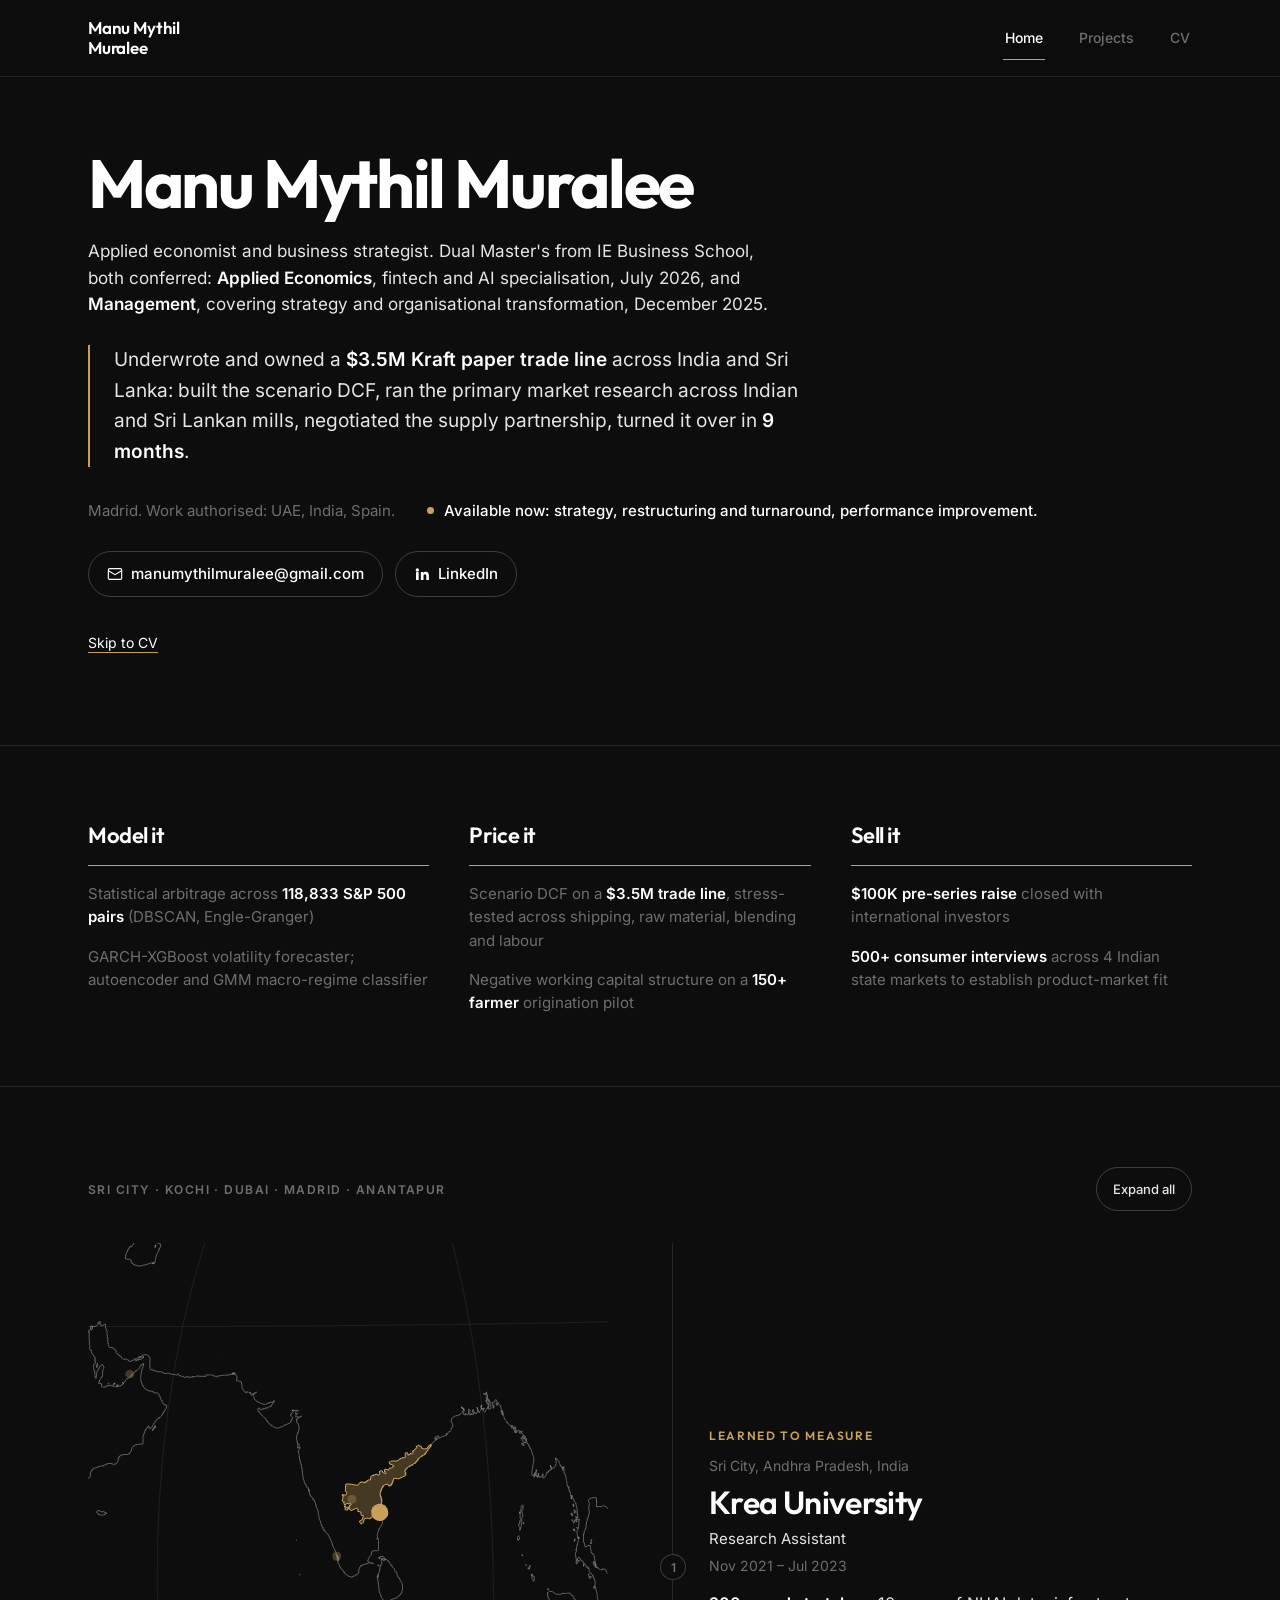
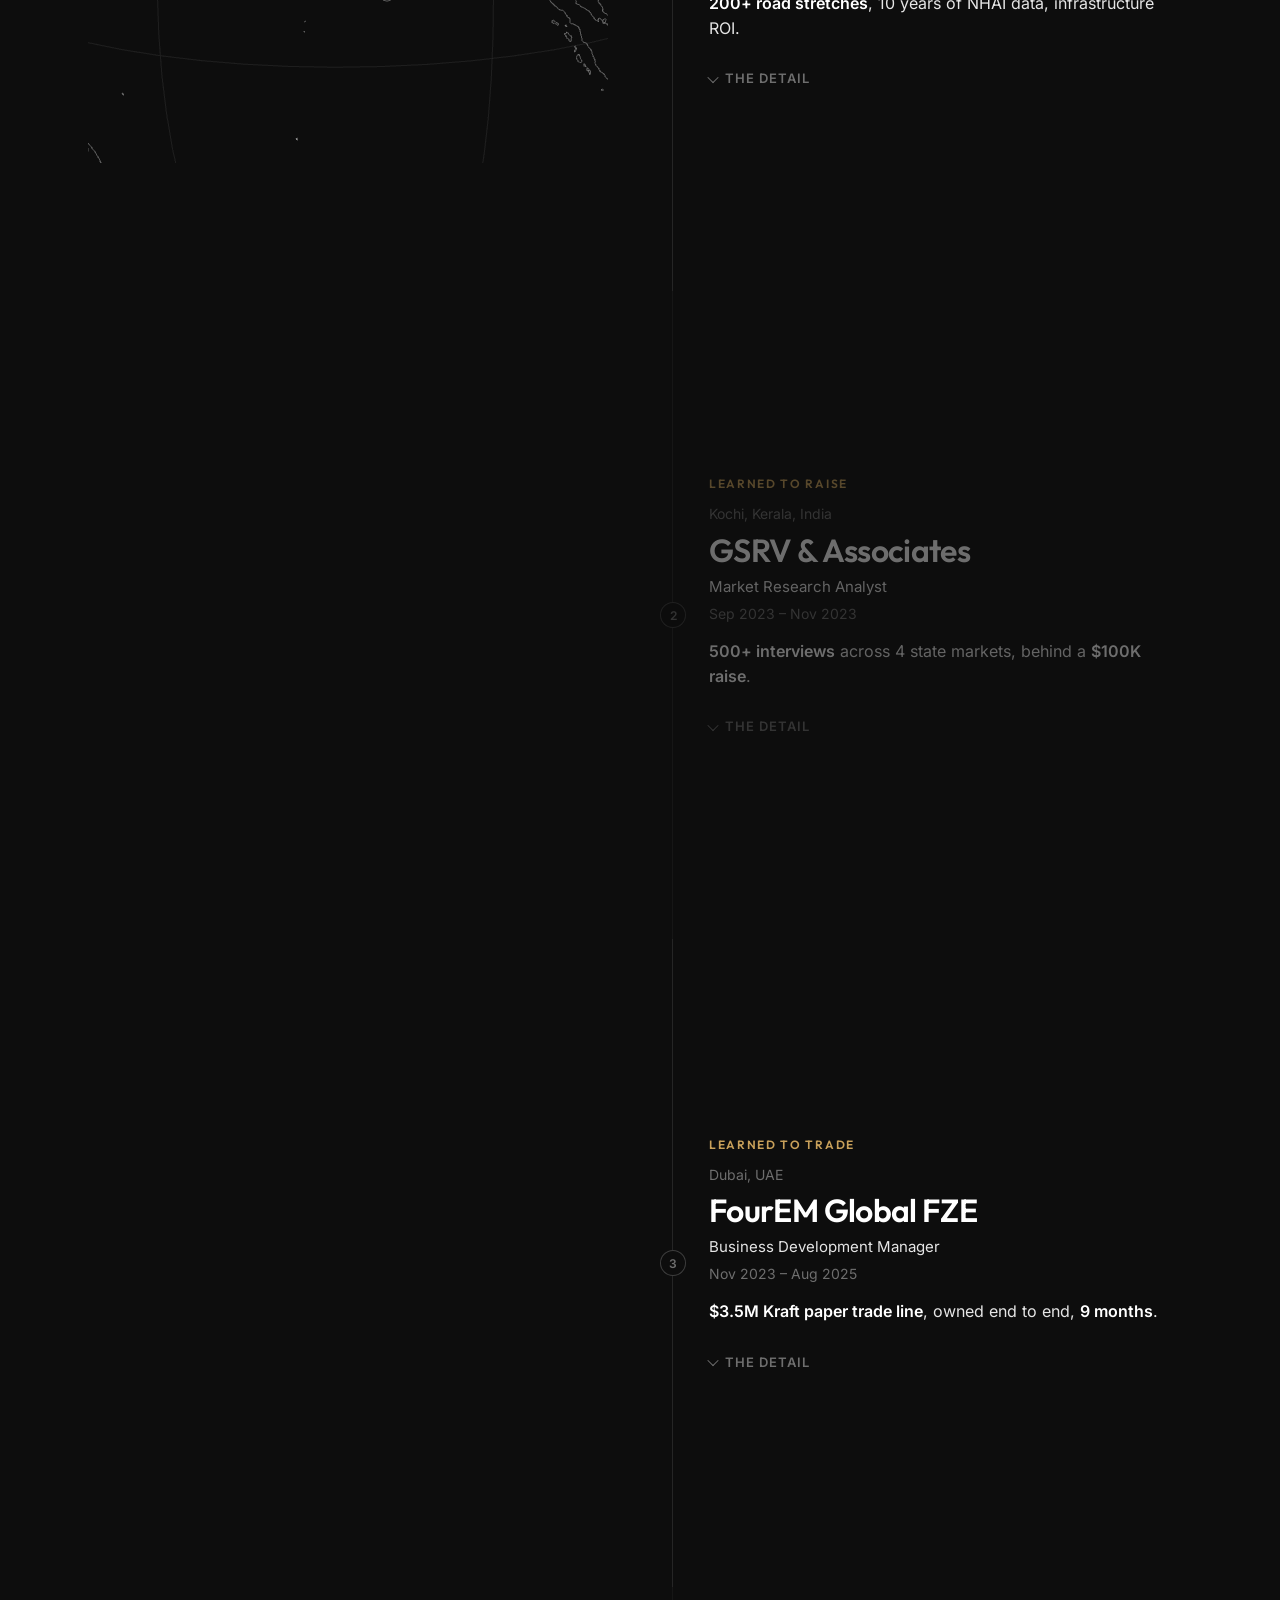
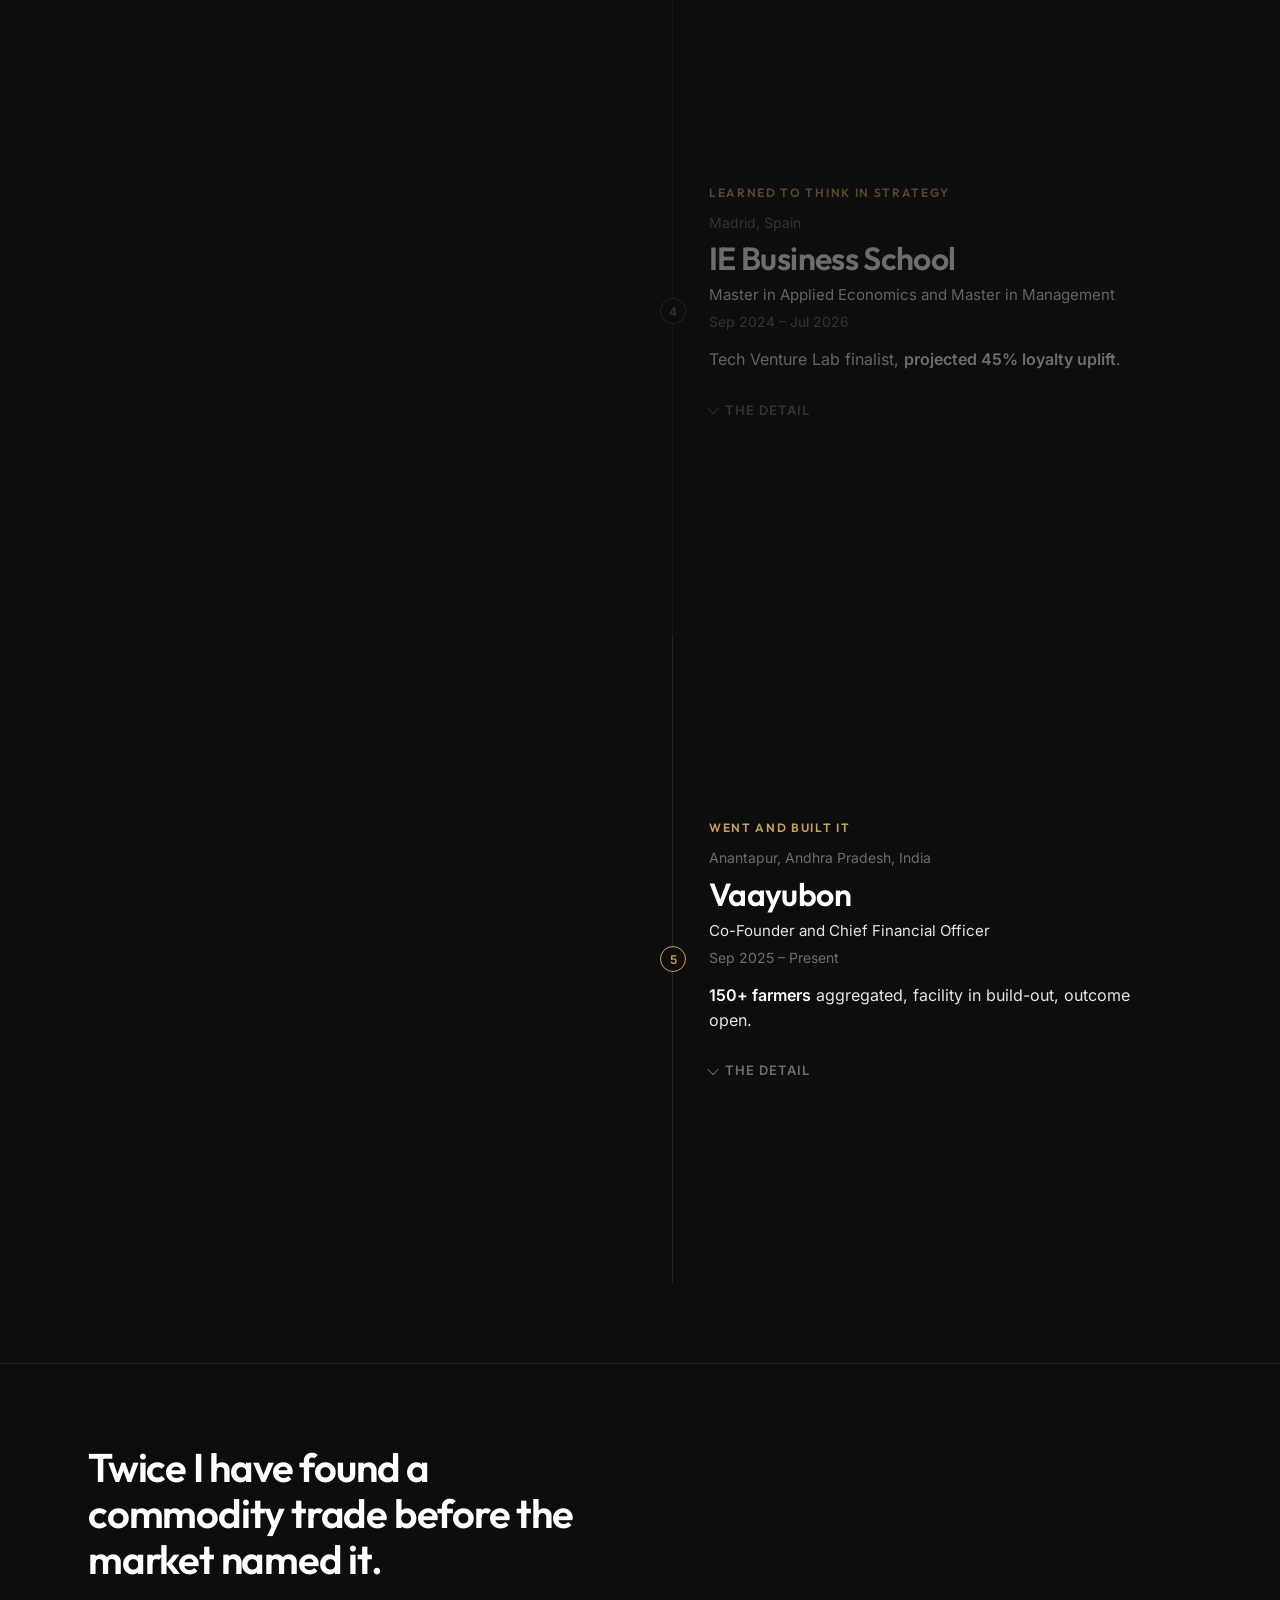
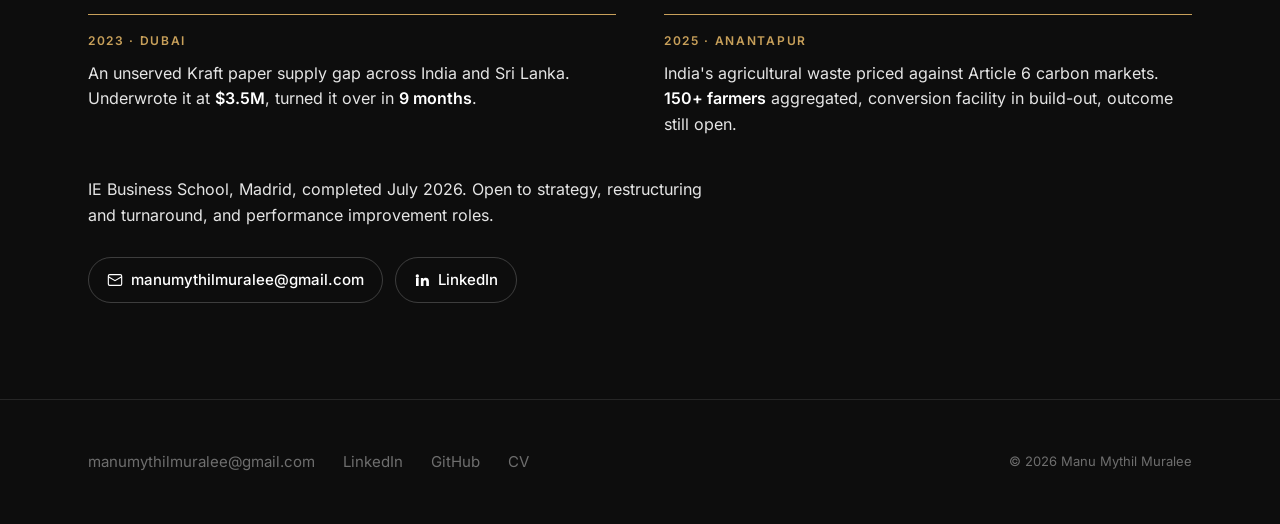
==== commit ea8c46b1: "Correct the record, add CV depth, progressive disclosure and the four-state fan Hyundai audience cor" ====
--- a/index.html
+++ b/index.html
@@ -140,7 +140,7 @@
           <div class="proof__col">
             <h2 class="proof__verb">Sell it</h2>
             <p class="proof__item"><strong>$100K pre-series raise</strong> closed with international investors</p>
-            <p class="proof__item"><strong>500+ consumer interviews</strong> across 4 markets to establish
+            <p class="proof__item"><strong>500+ consumer interviews</strong> across 4 Indian state markets to establish
               product-market fit</p>
           </div>
 
@@ -151,7 +151,10 @@
     <!-- ============ THE ROUTE ============ -->
     <section class="route" id="route" aria-label="Career route">
       <div class="wrap">
-        <p class="t-label route__label">Sri City · Kochi · Dubai · Madrid · Anantapur</p>
+        <div class="route__head">
+          <p class="t-label route__label">Sri City · Kochi · Dubai · Madrid · Anantapur</p>
+          <button type="button" class="route__expand" id="route-expand" aria-expanded="false">Expand all</button>
+        </div>
 
         <div class="route__grid">
 
@@ -170,6 +173,19 @@
                 <path d="M124.2 96.6 Q80.1 66.6 54.4 67.5" />
                 <path d="M54.4 67.5 Q111.3 70.1 155.5 106.4" />
               </g>
+              <g fill="none" stroke="#c8a05a" stroke-width="0.6" stroke-opacity="0.5"
+                stroke-dasharray="1.4 1.4" stroke-linecap="round">
+                <path d="M154.9 114.1 Q161.3 112.8 155.9 109.0" />
+                <path d="M154.9 114.1 Q162.8 112.1 159.0 107.8" />
+                <path d="M154.9 114.1 Q161.3 108.9 155.8 102.0" />
+                <path d="M154.9 114.1 Q163.8 107.6 160.9 99.6" />
+              </g>
+              <g fill="#c8a05a" fill-opacity="0.6">
+                <circle cx="155.9" cy="109.0" r="1.1" />
+                <circle cx="159.0" cy="107.8" r="1.1" />
+                <circle cx="155.8" cy="102.0" r="1.1" />
+                <circle cx="160.9" cy="99.6" r="1.1" />
+              </g>
               <g fill="#c8a05a">
                 <circle cx="158.5" cy="107.2" r="2.6" />
                 <circle cx="154.9" cy="114.1" r="2.6" />
@@ -179,6 +195,7 @@
               </g>
             </svg>
             <canvas class="route__canvas" id="route-canvas" aria-hidden="true"></canvas>
+            <p class="route__fan-caption" id="route-fan-caption">500+ interviews &middot; 4 state markets</p>
           </div>
 
           <!-- Stops: each one is a complete CV entry, real text in the DOM -->
@@ -189,9 +206,16 @@
               <p class="stop__place">Sri City, Andhra Pradesh, India</p>
               <h3 class="stop__org">Krea University</h3>
               <p class="stop__role">Research Assistant</p>
-              <p class="stop__dates">Nov 2021 – Jul 2023</p>
-              <p class="stop__metric">Geo-processed <strong>200+ road stretches</strong> from 10 years of NHAI data,
-                modelling infrastructure ROI against regional development.</p>
+              <p class="stop__dates">Nov 2021 &ndash; Jul 2023</p>
+              <p class="stop__metric"><strong>200+ road stretches</strong>, 10 years of NHAI data, infrastructure ROI.</p>
+              <details class="stop__more">
+                <summary>The detail</summary>
+                <ul class="stop__detail">
+                    <li>Geo-processed the road network in ArcGIS, then built econometric models measuring how road investment translates into regional development.</li>
+                    <li>Completed <strong>40+ case studies on predictive tools and digital payment systems</strong>.</li>
+                    <li>Researched environmental economics and the Earth System Boundaries framework.</li>
+                </ul>
+              </details>
             </li>
 
             <li class="stop" data-lat="9.9312" data-lon="76.2673">
@@ -199,9 +223,17 @@
               <p class="stop__place">Kochi, Kerala, India</p>
               <h3 class="stop__org">GSRV &amp; Associates</h3>
               <p class="stop__role">Market Research Analyst</p>
-              <p class="stop__dates">Sep 2023 – Nov 2023</p>
-              <p class="stop__metric">Ran 500+ consumer interviews across 4 markets, then built the feasibility model
-                behind a <strong>$100K pre-series raise</strong>.</p>
+              <p class="stop__dates">Sep 2023 &ndash; Nov 2023</p>
+              <p class="stop__metric"><strong>500+ interviews</strong> across 4 state markets, behind a <strong>$100K raise</strong>.</p>
+              <details class="stop__more">
+                <summary>The detail</summary>
+                <ul class="stop__detail">
+                    <li>The four markets: <strong>Karnataka, Tamil Nadu, Telangana and Andhra Pradesh</strong>. Fieldwork for a sustainable footwear line.</li>
+                    <li>Translated the research into a feasibility model covering pricing and cost structure.</li>
+                    <li>Built investor-grade models, KPI dashboards and pitch materials.</li>
+                    <li>Owned the investor relationship through due diligence.</li>
+                </ul>
+              </details>
             </li>
 
             <li class="stop" data-lat="25.2048" data-lon="55.2708">
@@ -209,9 +241,17 @@
               <p class="stop__place">Dubai, UAE</p>
               <h3 class="stop__org">FourEM Global FZE</h3>
               <p class="stop__role">Business Development Manager</p>
-              <p class="stop__dates">Nov 2023 – Aug 2025</p>
-              <p class="stop__metric"><strong>$3.5M Kraft paper trade line</strong> across India and Sri Lanka,
-                underwritten and owned end to end, turned over in <strong>9 months</strong>.</p>
+              <p class="stop__dates">Nov 2023 &ndash; Aug 2025</p>
+              <p class="stop__metric"><strong>$3.5M Kraft paper trade line</strong>, owned end to end, <strong>9 months</strong>.</p>
+              <details class="stop__more">
+                <summary>The detail</summary>
+                <ul class="stop__detail">
+                    <li>The gap: local mills could not meet quality benchmarks, leaving buyers stuck on fragmented imports.</li>
+                    <li>Scenario DCF stress-tested across shipping, raw material, blending and labour.</li>
+                    <li>Primary research on willingness to pay, demand fundamentals and competitor cost structure.</li>
+                    <li>Supply partnership with <strong>XO PACK PVT LTD</strong>. <strong>20+ people</strong> coordinated across 2 markets.</li>
+                </ul>
+              </details>
             </li>
 
             <li class="stop" data-lat="40.4168" data-lon="-3.7038">
@@ -219,9 +259,16 @@
               <p class="stop__place">Madrid, Spain</p>
               <h3 class="stop__org">IE Business School</h3>
               <p class="stop__role">Master in Applied Economics and Master in Management</p>
-              <p class="stop__dates">Sep 2024 – Jul 2026</p>
-              <p class="stop__metric">Tech Venture Lab finalist. Built an AI-led retention approach with a
-                <strong>projected 45% loyalty uplift</strong>, pitched to the Hyundai España CTO and CEO.</p>
+              <p class="stop__dates">Sep 2024 &ndash; Jul 2026</p>
+              <p class="stop__metric">Tech Venture Lab finalist, <strong>projected 45% loyalty uplift</strong>.</p>
+              <details class="stop__more">
+                <summary>The detail</summary>
+                <ul class="stop__detail">
+                    <li>Two degrees, separately conferred: Management in December 2025, GPA 3.64 / 4.0, and Applied Economics in July 2026.</li>
+                    <li>Derivatives pricing; market risk and counterparty credit risk; VaR, Expected Shortfall, EPE and PFE.</li>
+                    <li>Defined the CAC and payback thresholds on the Hyundai Espa&ntilde;a work, pitched to the CTO and CFO.</li>
+                </ul>
+              </details>
             </li>
 
             <li class="stop" data-lat="14.6819" data-lon="77.6006">
@@ -229,9 +276,17 @@
               <p class="stop__place">Anantapur, Andhra Pradesh, India</p>
               <h3 class="stop__org">Vaayubon</h3>
               <p class="stop__role">Co-Founder and Chief Financial Officer</p>
-              <p class="stop__dates">Sep 2025 – Present</p>
-              <p class="stop__metric"><strong>150+ farmers</strong> aggregated against a carbon removal thesis.
-                Conversion facility in build-out, outcome still open.</p>
+              <p class="stop__dates">Sep 2025 &ndash; Present</p>
+              <p class="stop__metric"><strong>150+ farmers</strong> aggregated, facility in build-out, outcome open.</p>
+              <details class="stop__more">
+                <summary>The detail</summary>
+                <ul class="stop__detail">
+                    <li><strong>10-member core team.</strong> Feedstock network of <strong>150+ farmers</strong> under aggregation agreements, counted separately from the team.</li>
+                    <li>Built on an Article 6 thesis: agricultural residue converted by pyrolysis into durable biochar, the profile removal buyers pay a premium for.</li>
+                    <li>Modelled positive contribution margin with negative working capital, financed through forward offtakes. Evaluating Puro.earth and Verra methodologies.</li>
+                    <li>Pitched 15+ investors. IE Venture Day winner, no round closed. Digital MRV is roadmap rather than built.</li>
+                </ul>
+              </details>
             </li>
 
           </ol>
--- a/css/site.css
+++ b/css/site.css
@@ -319,8 +319,105 @@
   padding-block: 3rem;
 }
 
+.route__head {
+  display: flex;
+  flex-wrap: wrap;
+  align-items: baseline;
+  justify-content: space-between;
+  gap: 0.75rem 1.5rem;
+  margin-bottom: 2rem;
+}
+
 .route__label {
-  margin-bottom: 2rem;
+  margin-bottom: 0;
+}
+
+.route__expand {
+  min-height: 44px;
+  padding: 0.5rem 1rem;
+  border: 1px solid var(--hairline-strong);
+  border-radius: 999px;
+  background: none;
+  color: var(--light);
+  font-family: var(--font-body);
+  font-size: 0.8125rem;
+  font-weight: 500;
+  cursor: pointer;
+  transition: border-color 0.25s var(--ease-out), background-color 0.25s var(--ease-out);
+}
+
+.route__expand:hover,
+.route__expand:focus-visible {
+  border-color: var(--accent);
+  background: var(--accent-soft);
+}
+
+/* ---------- Progressive disclosure ----------
+   Native details/summary. The bullets are real DOM text at page load,
+   never injected on click, so crawlers, ATS parsers and find-in-page
+   all reach them whether or not anyone opens the control. */
+
+.stop__more {
+  margin-top: 1rem;
+}
+
+.stop__more > summary {
+  display: inline-flex;
+  align-items: center;
+  gap: 0.5rem;
+  min-height: 44px;
+  list-style: none;
+  cursor: pointer;
+  font-size: 0.8125rem;
+  font-weight: 600;
+  letter-spacing: 0.08em;
+  text-transform: uppercase;
+  color: var(--mid);
+  transition: color 0.25s var(--ease-out);
+}
+
+.stop__more > summary::-webkit-details-marker {
+  display: none;
+}
+
+.stop__more > summary::before {
+  content: "";
+  width: 0.5rem;
+  height: 0.5rem;
+  border-right: 1.5px solid currentColor;
+  border-bottom: 1.5px solid currentColor;
+  transform: rotate(45deg) translate(-1px, -1px);
+  transition: transform 0.25s var(--ease-out);
+}
+
+.stop__more[open] > summary::before {
+  transform: rotate(-135deg) translate(-2px, -2px);
+}
+
+.stop__more > summary:hover,
+.stop__more > summary:focus-visible {
+  color: var(--accent);
+}
+
+.stop__detail {
+  display: flex;
+  flex-direction: column;
+  gap: 0.625rem;
+  margin-top: 0.5rem;
+  padding-left: 0.875rem;
+  border-left: 1px solid var(--hairline);
+}
+
+.stop__detail li {
+  font-size: 0.9375rem;
+  line-height: 1.55;
+  color: var(--mid);
+  max-width: 52ch;
+}
+
+.stop__detail strong {
+  color: var(--light);
+  font-weight: 600;
 }
 
 /* Mobile default: static SVG route diagram, no WebGL */
@@ -340,6 +437,34 @@
 
 .route__canvas {
   display: none;
+}
+
+/* One caption for the whole four-state fan. Four separate labels would
+   collide at this zoom on a laptop and be unreadable on a phone. */
+.route__fan-caption {
+  margin-top: 0.75rem;
+  text-align: center;
+  font-size: 0.75rem;
+  font-weight: 600;
+  letter-spacing: 0.1em;
+  text-transform: uppercase;
+  color: var(--accent);
+}
+
+/* Under WebGL the caption belongs to the Kochi stop, so it fades with it. */
+.route--webgl .route__fan-caption {
+  position: absolute;
+  left: 0;
+  right: 0;
+  bottom: 0.5rem;
+  margin: 0;
+  opacity: 0;
+  transition: opacity 0.5s var(--ease-out);
+  pointer-events: none;
+}
+
+.route--webgl .route__fan-caption.is-on {
+  opacity: 1;
 }
 
 .route__stops {
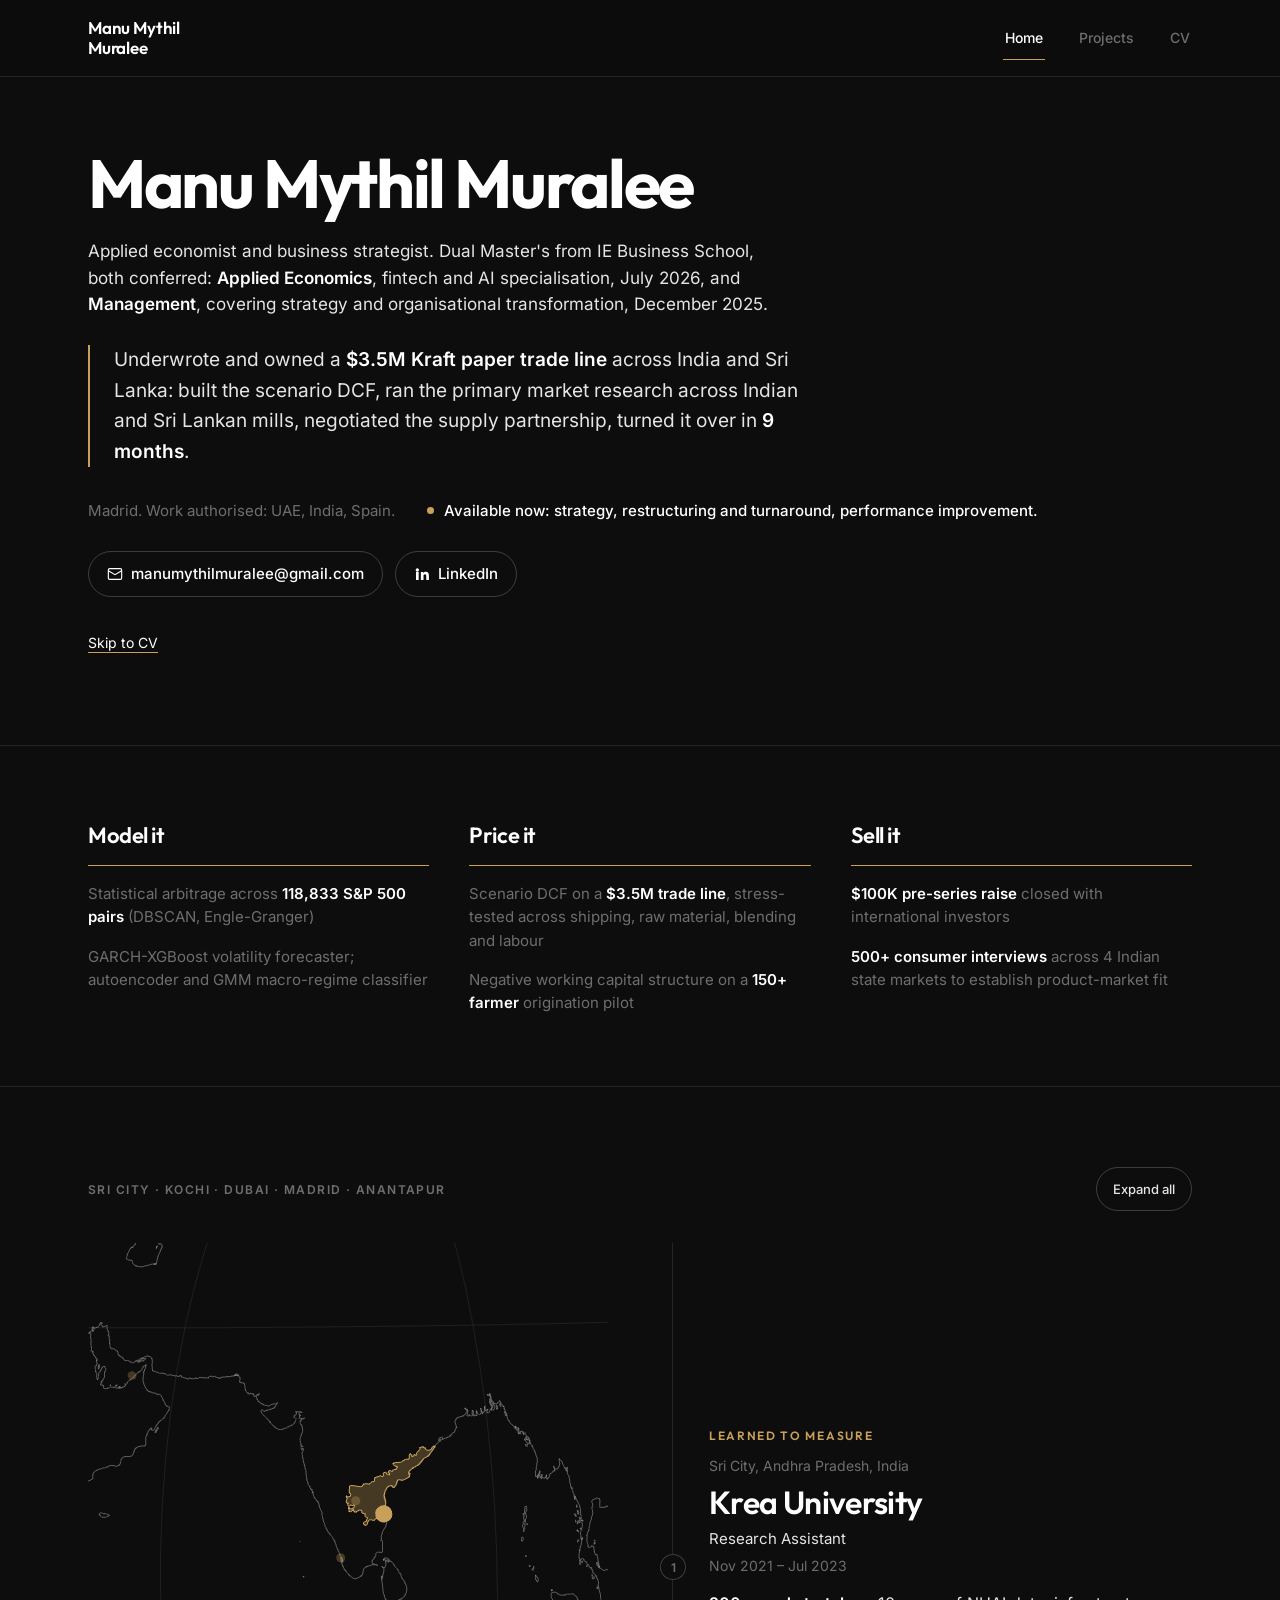
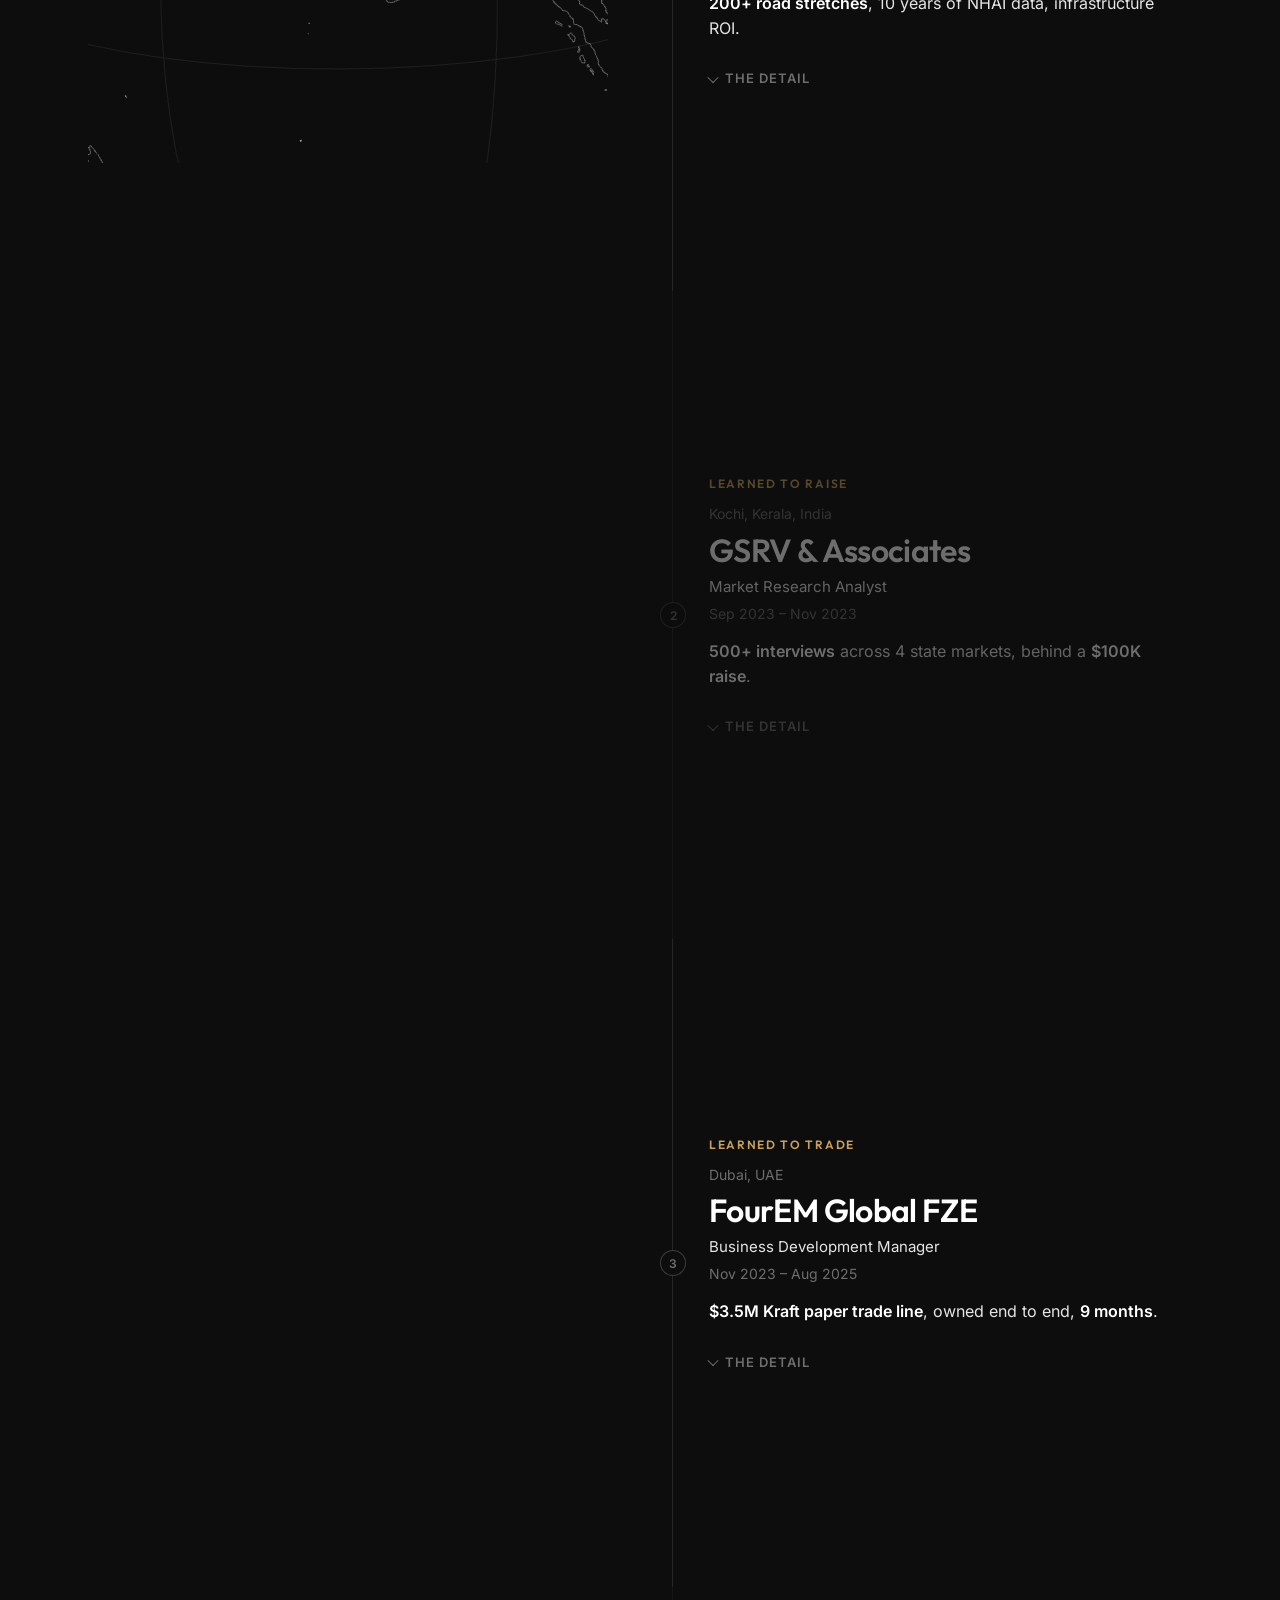
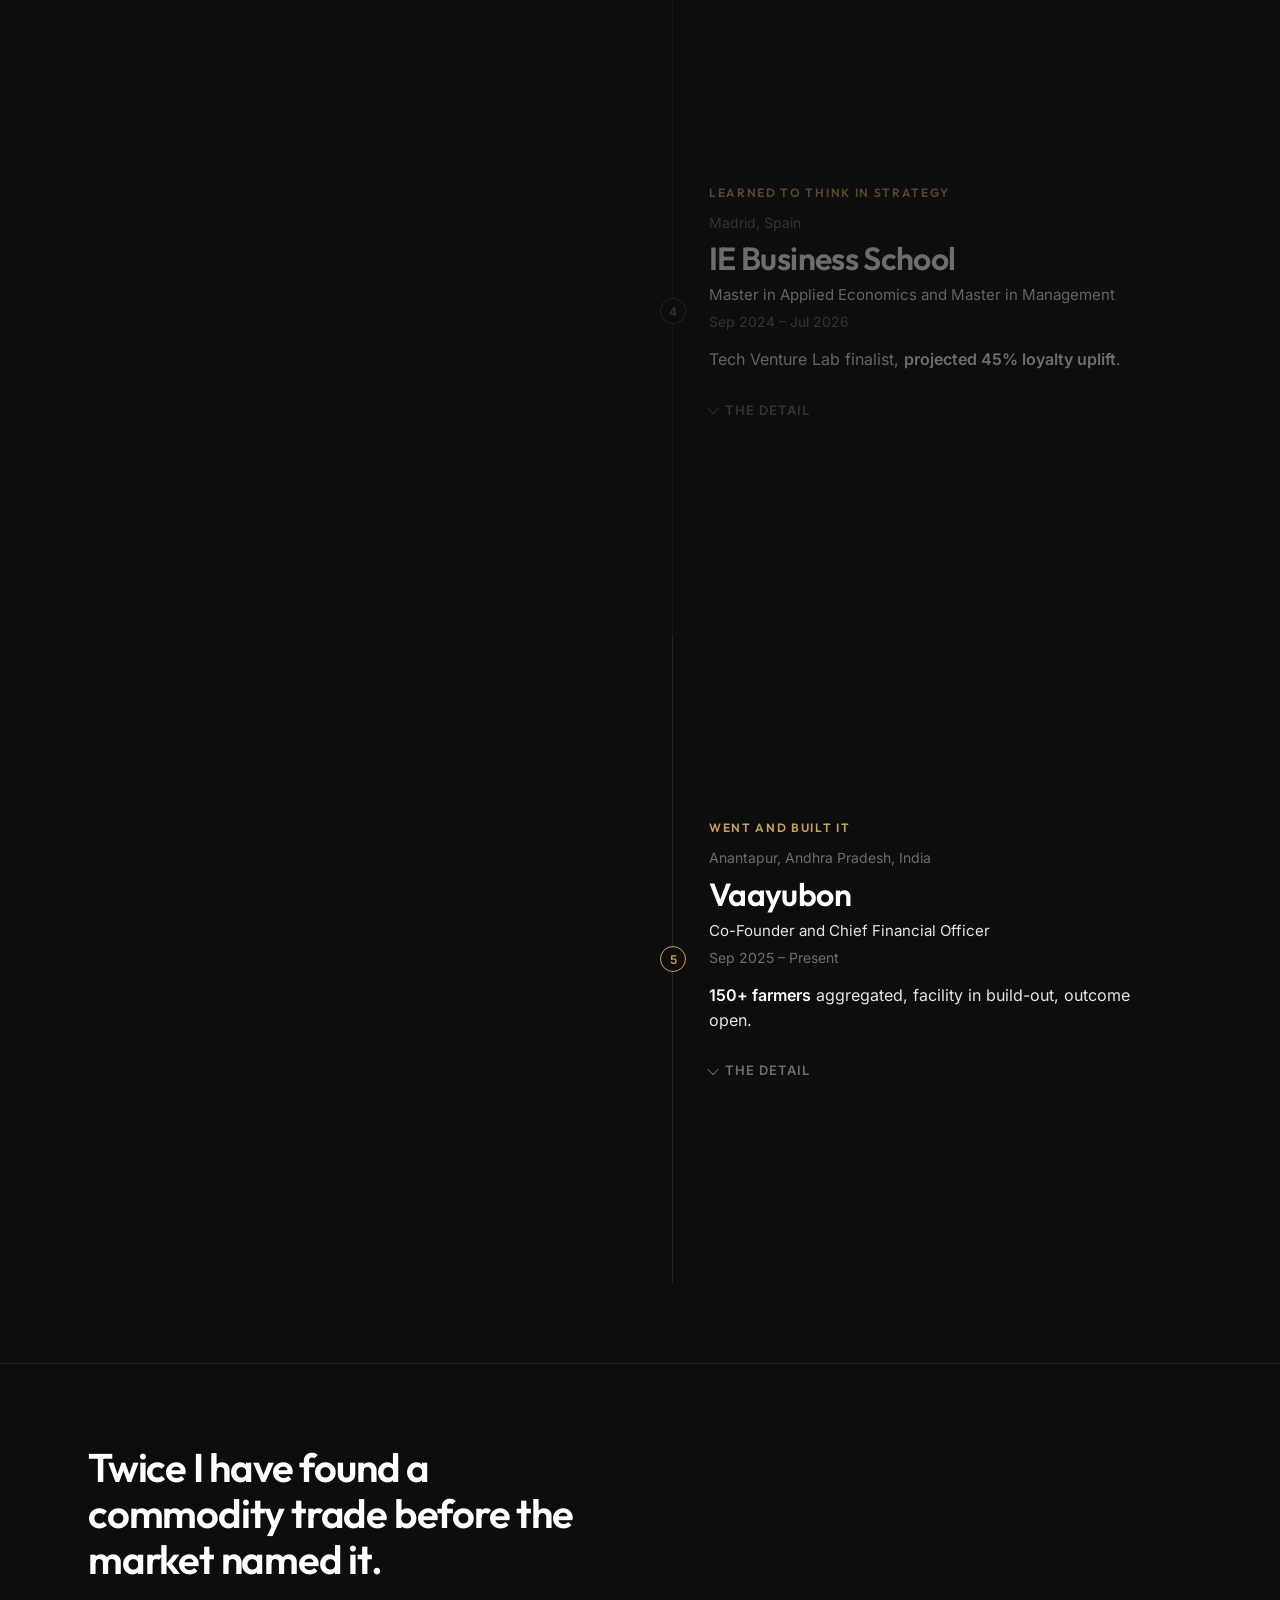
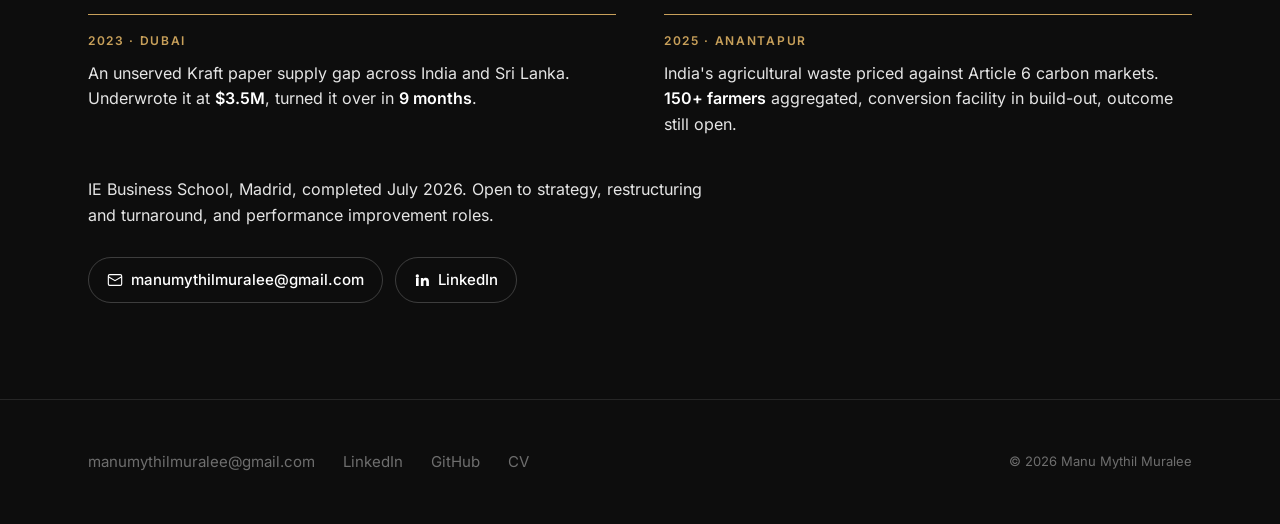
==== commit 7cd12c95: "Attribute Tech Venture Lab to the Management degree" ====
--- a/index.html
+++ b/index.html
@@ -266,7 +266,8 @@
                 <ul class="stop__detail">
                     <li>Two degrees, separately conferred: Management in December 2025, GPA 3.64 / 4.0, and Applied Economics in July 2026.</li>
                     <li>Derivatives pricing; market risk and counterparty credit risk; VaR, Expected Shortfall, EPE and PFE.</li>
-                    <li>Defined the CAC and payback thresholds on the Hyundai Espa&ntilde;a work, pitched to the CTO and CFO.</li>
+                    <li>Tech Venture Lab, under the Management degree: defined the CAC and payback thresholds on the
+                      Hyundai Espa&ntilde;a work, pitched to the CTO and CFO.</li>
                 </ul>
               </details>
             </li>
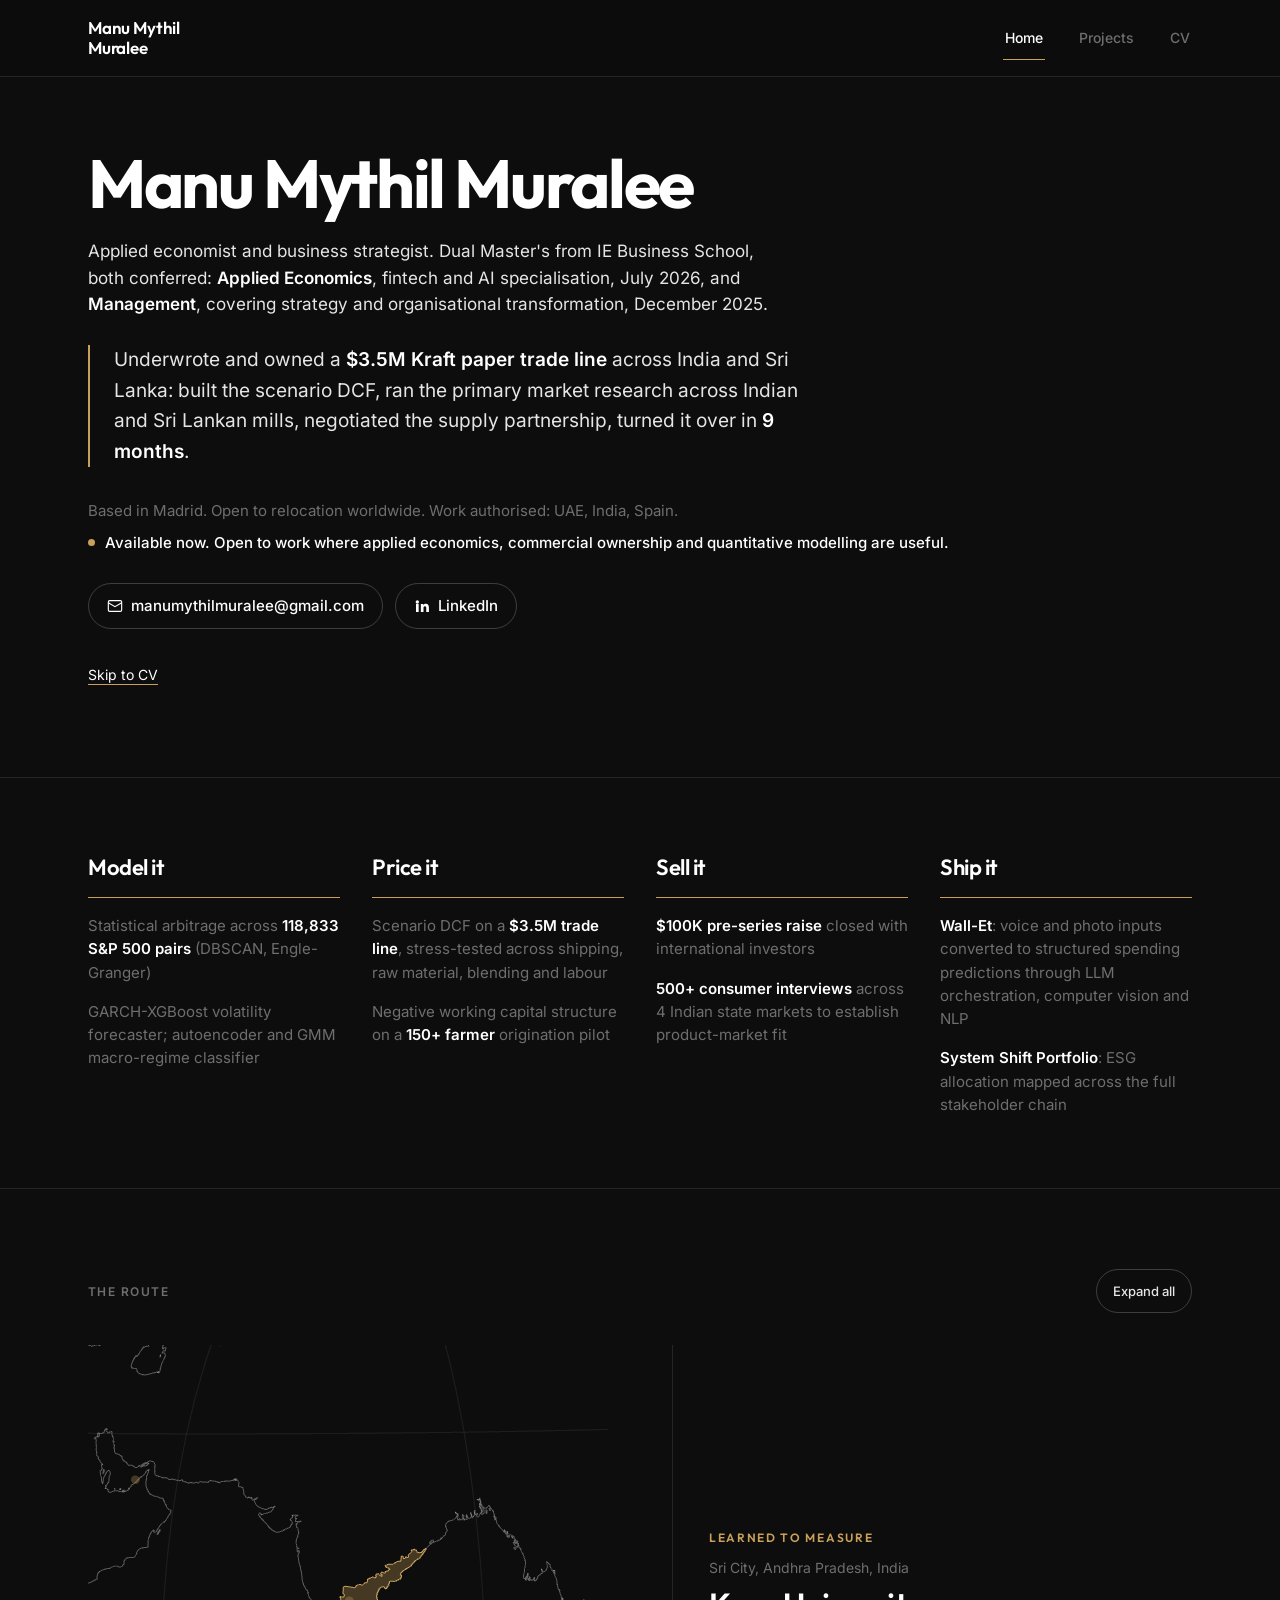
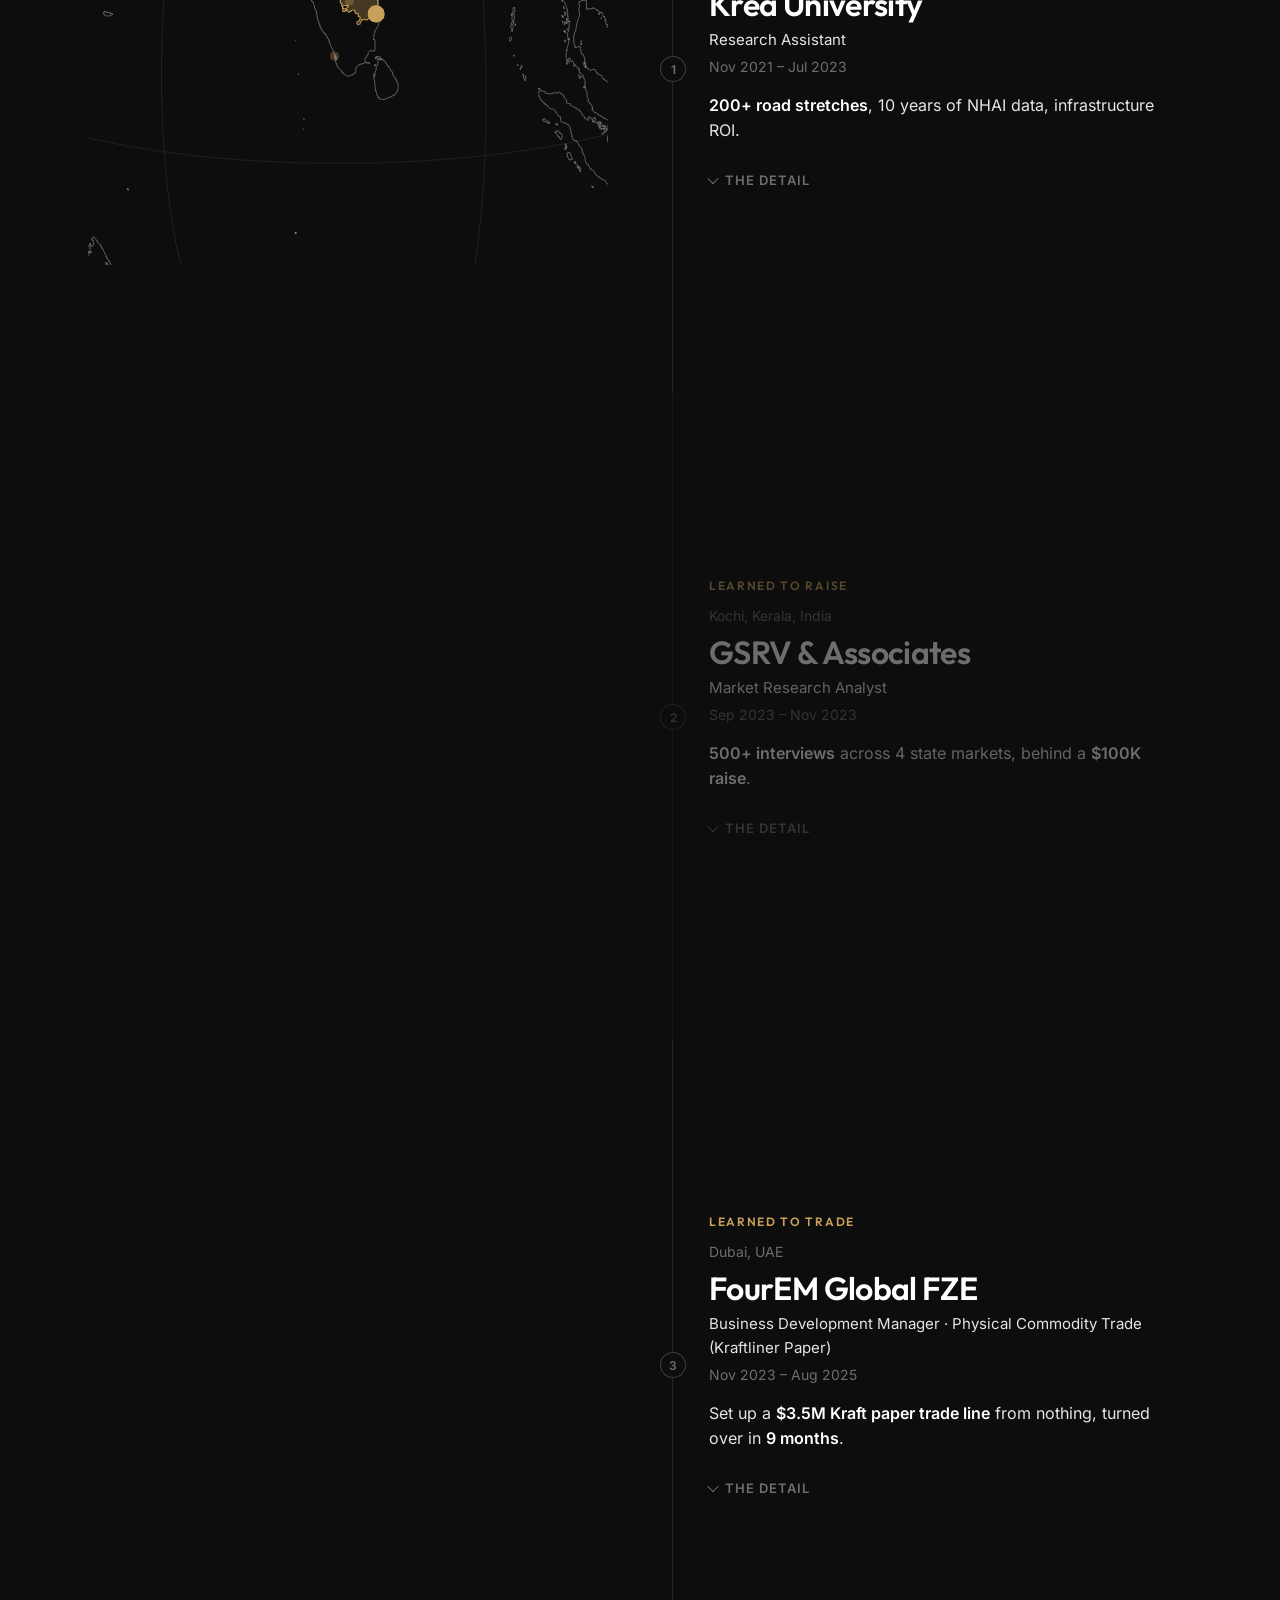
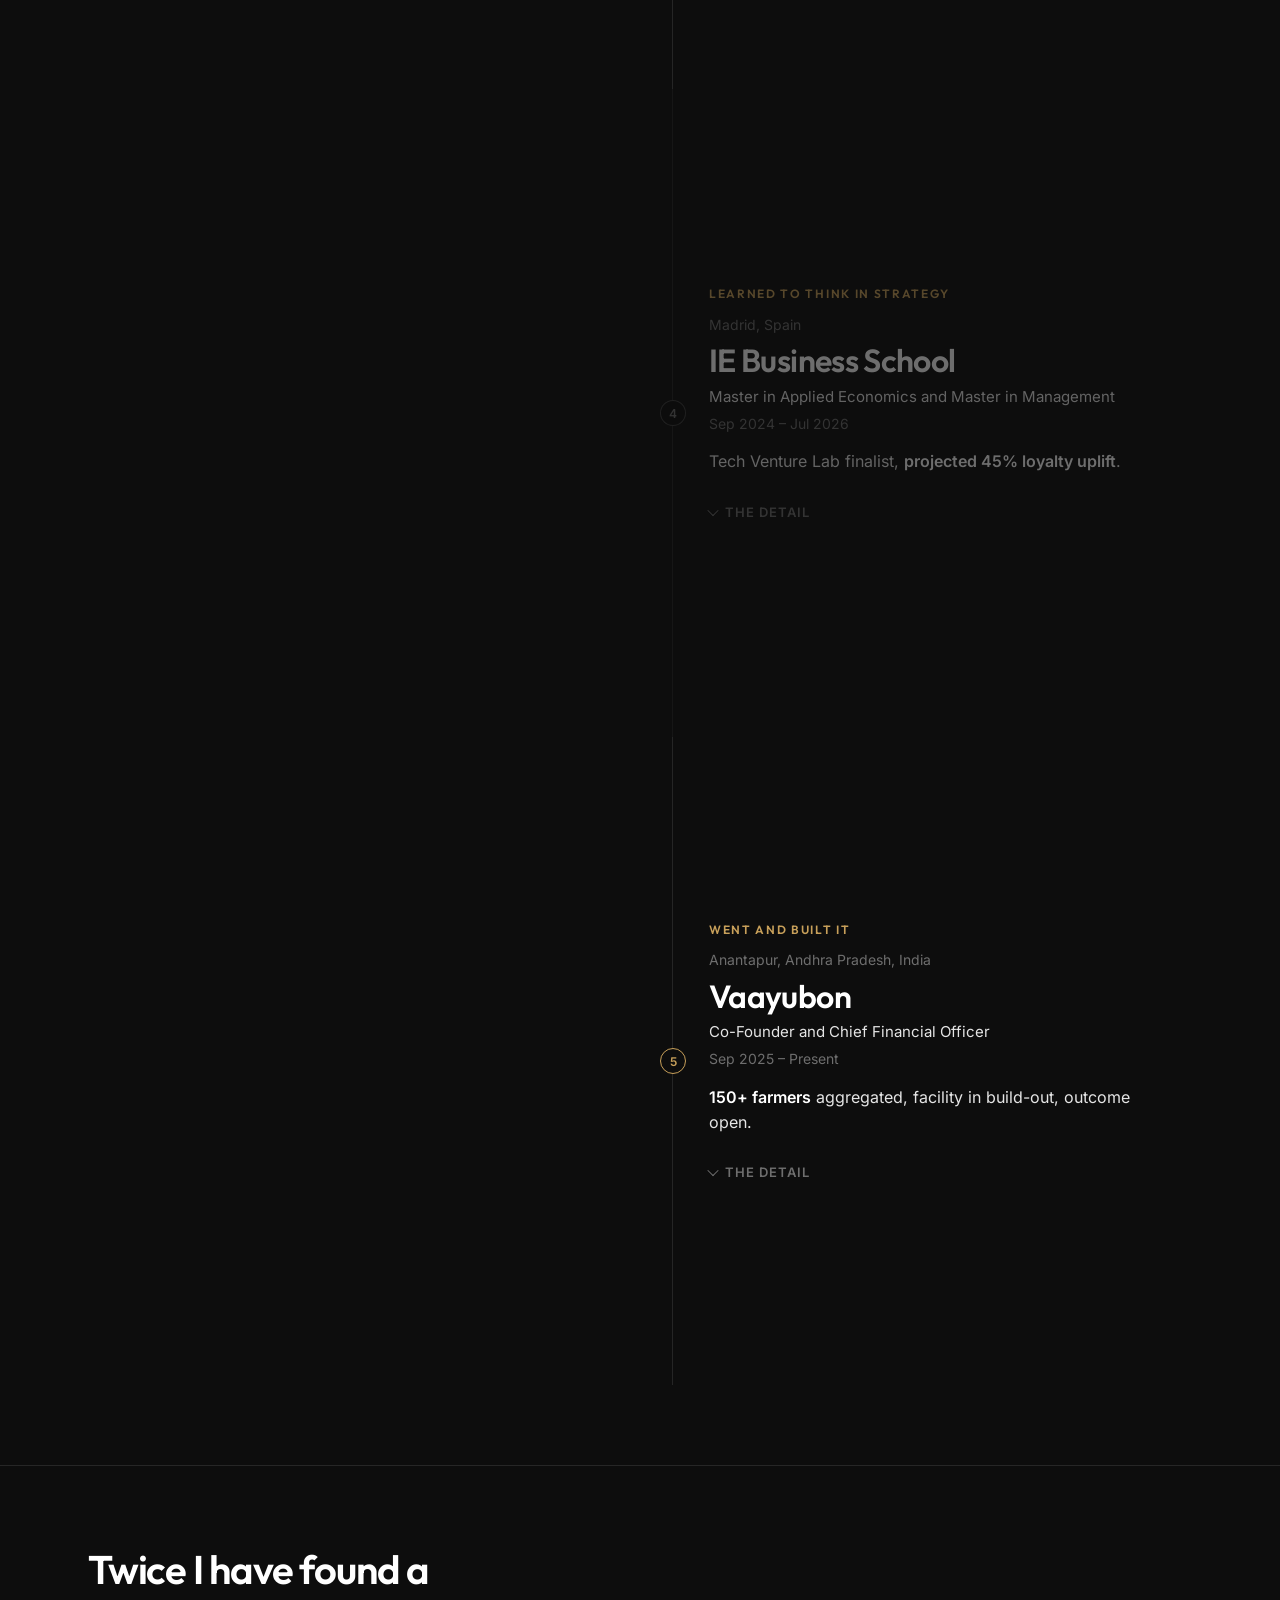
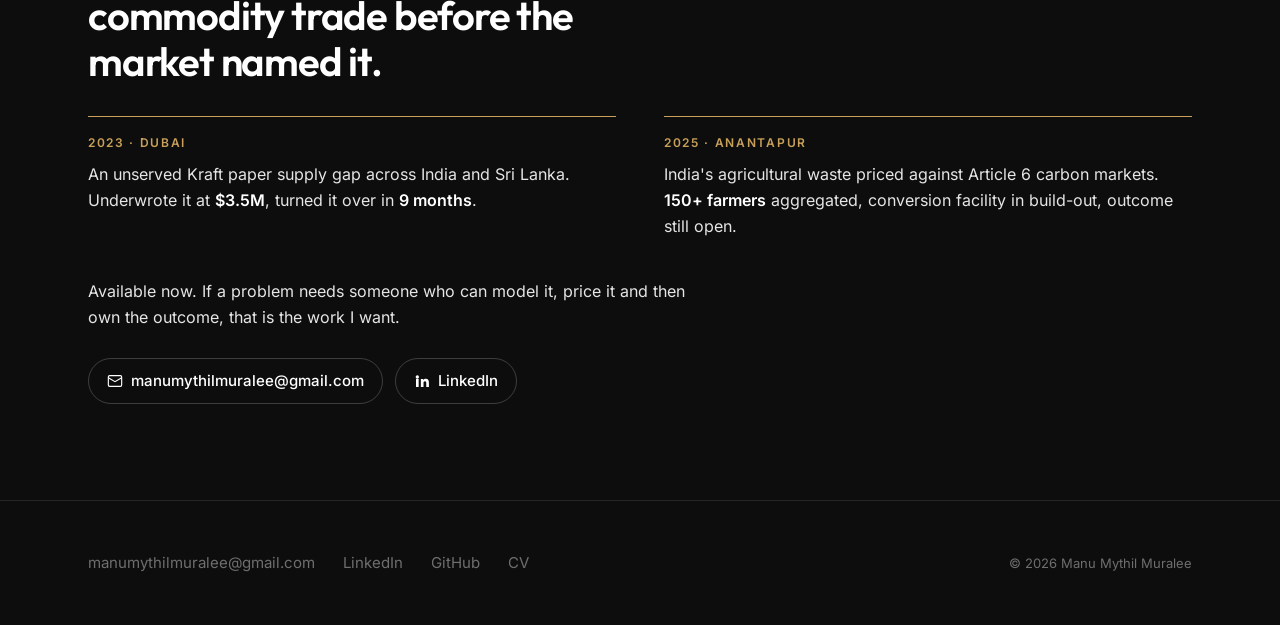
==== commit b43029a9: "Neutralise stated roles, surface AI, deepen every entry" ====
--- a/index.html
+++ b/index.html
@@ -6,18 +6,18 @@
   <meta name="viewport" content="width=device-width, initial-scale=1.0">
   <title>Manu Mythil Muralee · Applied Economist and Business Strategist</title>
   <meta name="description"
-    content="Applied economist and business strategist. Dual Master's from IE Business School: Applied Economics and Management. Underwrote and owned a $3.5M Kraft paper trade line across India and Sri Lanka, turned over in 9 months. Available for strategy, restructuring and turnaround, and performance improvement roles.">
+    content="Applied economist and business strategist. Dual Master's from IE Business School: Applied Economics and Management. Set up a $3.5M Kraft paper trade line across India and Sri Lanka from nothing, turned over in 9 months. Based in Madrid, open to relocation worldwide.">
   <meta name="author" content="Manu Mythil Muralee">
 
   <meta property="og:type" content="profile">
   <meta property="og:title" content="Manu Mythil Muralee · Applied Economist and Business Strategist">
   <meta property="og:description"
-    content="Underwrote and owned a $3.5M Kraft paper trade line across India and Sri Lanka, turned over in 9 months. IE Business School, Madrid.">
+    content="Set up a $3.5M Kraft paper trade line across India and Sri Lanka from nothing, turned over in 9 months. IE Business School, Madrid.">
   <meta property="og:url" content="https://manumythilmuralee.com">
   <meta name="twitter:card" content="summary_large_image">
   <meta name="twitter:title" content="Manu Mythil Muralee · Applied Economist and Business Strategist">
   <meta name="twitter:description"
-    content="Underwrote and owned a $3.5M Kraft paper trade line across India and Sri Lanka, turned over in 9 months. IE Business School, Madrid.">
+    content="Set up a $3.5M Kraft paper trade line across India and Sri Lanka from nothing, turned over in 9 months. IE Business School, Madrid.">
 
   <link rel="canonical" href="https://manumythilmuralee.com/">
   <link rel="preload" href="fonts/outfit-var.woff2" as="font" type="font/woff2" crossorigin>
@@ -90,9 +90,9 @@
         </p>
 
         <div class="hero3__meta">
-          <span>Madrid. Work authorised: UAE, India, Spain.</span>
-          <span class="hero3__available">Available now: strategy, restructuring and turnaround, performance
-            improvement.</span>
+          <span>Based in Madrid. Open to relocation worldwide. Work authorised: UAE, India, Spain.</span>
+          <span class="hero3__available">Available now. Open to work where applied economics, commercial ownership
+            and quantitative modelling are useful.</span>
         </div>
 
         <div class="contact-strip">
@@ -144,6 +144,14 @@
               product-market fit</p>
           </div>
 
+          <div class="proof__col">
+            <h2 class="proof__verb">Ship it</h2>
+            <p class="proof__item"><strong>Wall-Et</strong>: voice and photo inputs converted to structured spending
+              predictions through LLM orchestration, computer vision and NLP</p>
+            <p class="proof__item"><strong>System Shift Portfolio</strong>: ESG allocation mapped across the full
+              stakeholder chain</p>
+          </div>
+
         </div>
       </div>
     </section>
@@ -152,7 +160,7 @@
     <section class="route" id="route" aria-label="Career route">
       <div class="wrap">
         <div class="route__head">
-          <p class="t-label route__label">Sri City · Kochi · Dubai · Madrid · Anantapur</p>
+          <p class="t-label route__label">The route</p>
           <button type="button" class="route__expand" id="route-expand" aria-expanded="false">Expand all</button>
         </div>
 
@@ -240,16 +248,18 @@
               <p class="stop__beat">Learned to trade</p>
               <p class="stop__place">Dubai, UAE</p>
               <h3 class="stop__org">FourEM Global FZE</h3>
-              <p class="stop__role">Business Development Manager</p>
+              <p class="stop__role">Business Development Manager &middot; Physical Commodity Trade (Kraftliner Paper)</p>
               <p class="stop__dates">Nov 2023 &ndash; Aug 2025</p>
-              <p class="stop__metric"><strong>$3.5M Kraft paper trade line</strong>, owned end to end, <strong>9 months</strong>.</p>
+              <p class="stop__metric">Set up a <strong>$3.5M Kraft paper trade line</strong> from nothing, turned over in <strong>9 months</strong>.</p>
               <details class="stop__more">
                 <summary>The detail</summary>
                 <ul class="stop__detail">
                     <li>The gap: local mills could not meet quality benchmarks, leaving buyers stuck on fragmented imports.</li>
                     <li>Scenario DCF stress-tested across shipping, raw material, blending and labour.</li>
                     <li>Primary research on willingness to pay, demand fundamentals and competitor cost structure.</li>
-                    <li>Supply partnership with <strong>XO PACK PVT LTD</strong>. <strong>20+ people</strong> coordinated across 2 markets.</li>
+                    <li>Originated the opportunity, built the client and supplier book, negotiated both sides and executed the
+                      trade. Supply from <strong>Eastern European paper mills</strong>, with
+                      <strong>XO PACK PVT LTD</strong>. <strong>20+ people</strong> coordinated across 2 markets.</li>
                 </ul>
               </details>
             </li>
@@ -264,7 +274,8 @@
               <details class="stop__more">
                 <summary>The detail</summary>
                 <ul class="stop__detail">
-                    <li>Two degrees, separately conferred: Management in December 2025, GPA 3.64 / 4.0, and Applied Economics in July 2026.</li>
+                    <li>Two degrees: Management, Sep 2024 to Dec 2025, GPA 3.64 / 4.0, and Applied Economics, Sep 2025 to
+                      Jul 2026.</li>
                     <li>Derivatives pricing; market risk and counterparty credit risk; VaR, Expected Shortfall, EPE and PFE.</li>
                     <li>Tech Venture Lab, under the Management degree: defined the CAC and payback thresholds on the
                       Hyundai Espa&ntilde;a work, pitched to the CTO and CFO.</li>
@@ -313,8 +324,8 @@
           </div>
         </div>
 
-        <p class="close-card__avail">IE Business School, Madrid, completed July 2026. Open to strategy, restructuring
-          and turnaround, and performance improvement roles.</p>
+        <p class="close-card__avail">Available now. If a problem needs someone who can model it, price it and then
+          own the outcome, that is the work I want.</p>
 
         <div class="contact-strip">
           <a class="contact-strip__link" href="mailto:manumythilmuralee@gmail.com">
--- a/css/site.css
+++ b/css/site.css
@@ -299,14 +299,24 @@
   font-weight: 600;
 }
 
+/* Stacked on mobile, two by two on tablet, four across on desktop. */
+@media (min-width: 640px) {
+  .proof__grid {
+    grid-template-columns: repeat(2, 1fr);
+    gap: 2.25rem;
+  }
+}
+
 @media (min-width: 768px) {
   .proof {
     padding-block: 4.5rem;
   }
-
+}
+
+@media (min-width: 1100px) {
   .proof__grid {
-    grid-template-columns: repeat(3, 1fr);
-    gap: 2.5rem;
+    grid-template-columns: repeat(4, 1fr);
+    gap: 2rem;
   }
 }
 
@@ -990,3 +1000,11 @@
     break-inside: avoid;
   }
 }
+
+/* Functional scope line under a role title */
+.cv__scope {
+  margin-top: 0.375rem;
+  font-size: 0.9375rem;
+  color: var(--mid);
+  max-width: 62ch;
+}
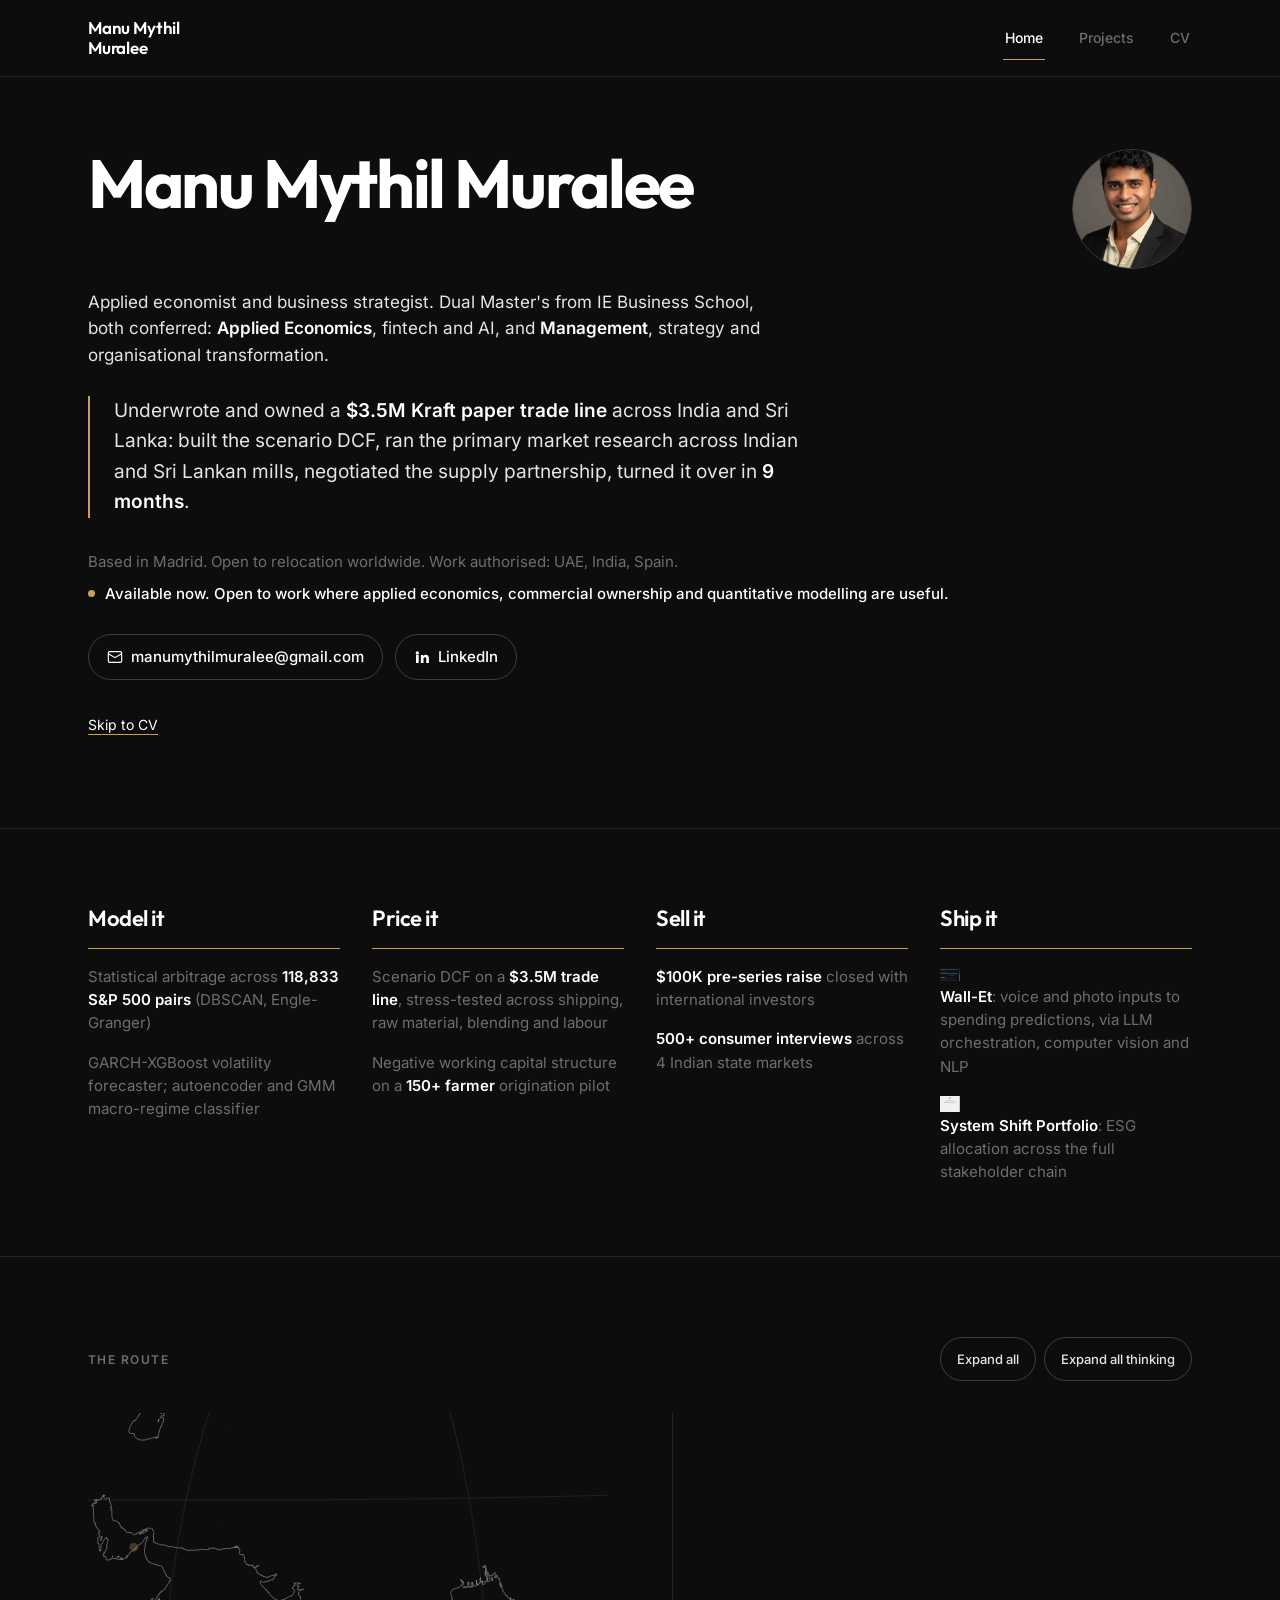
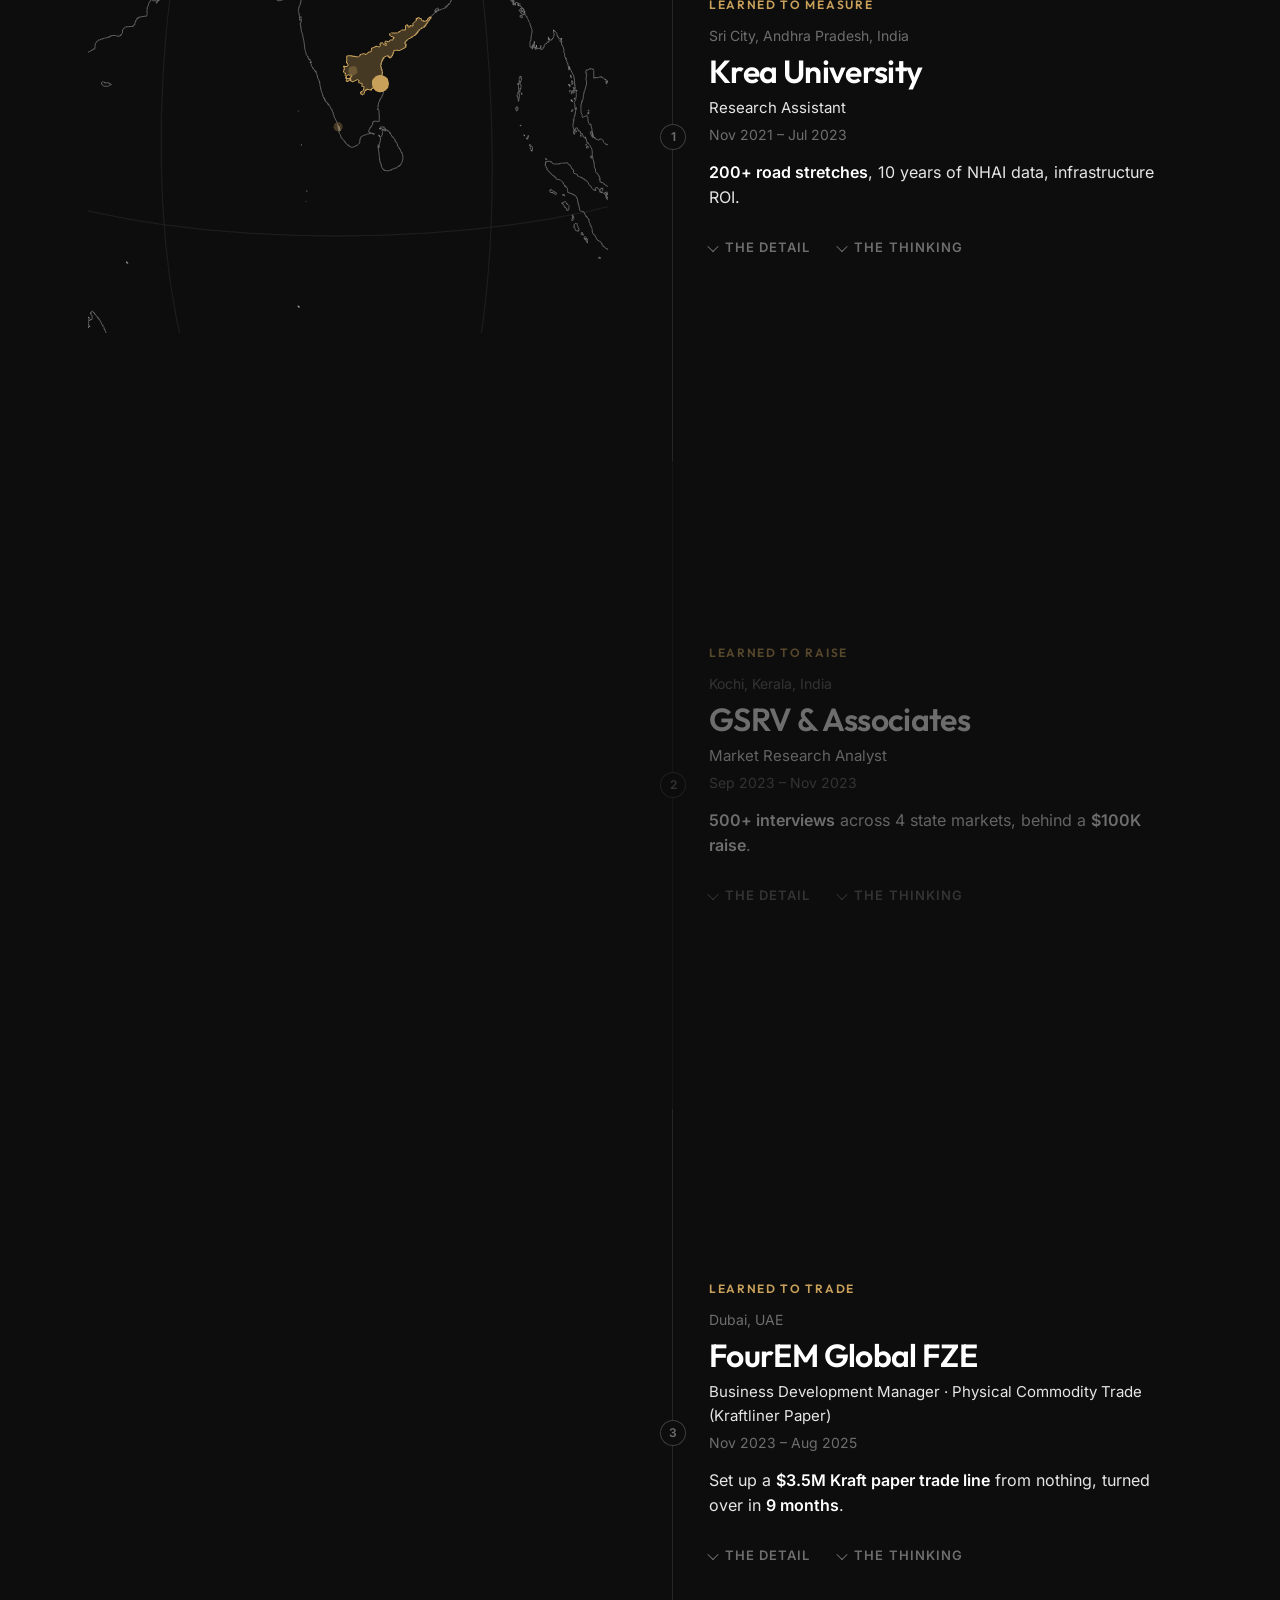
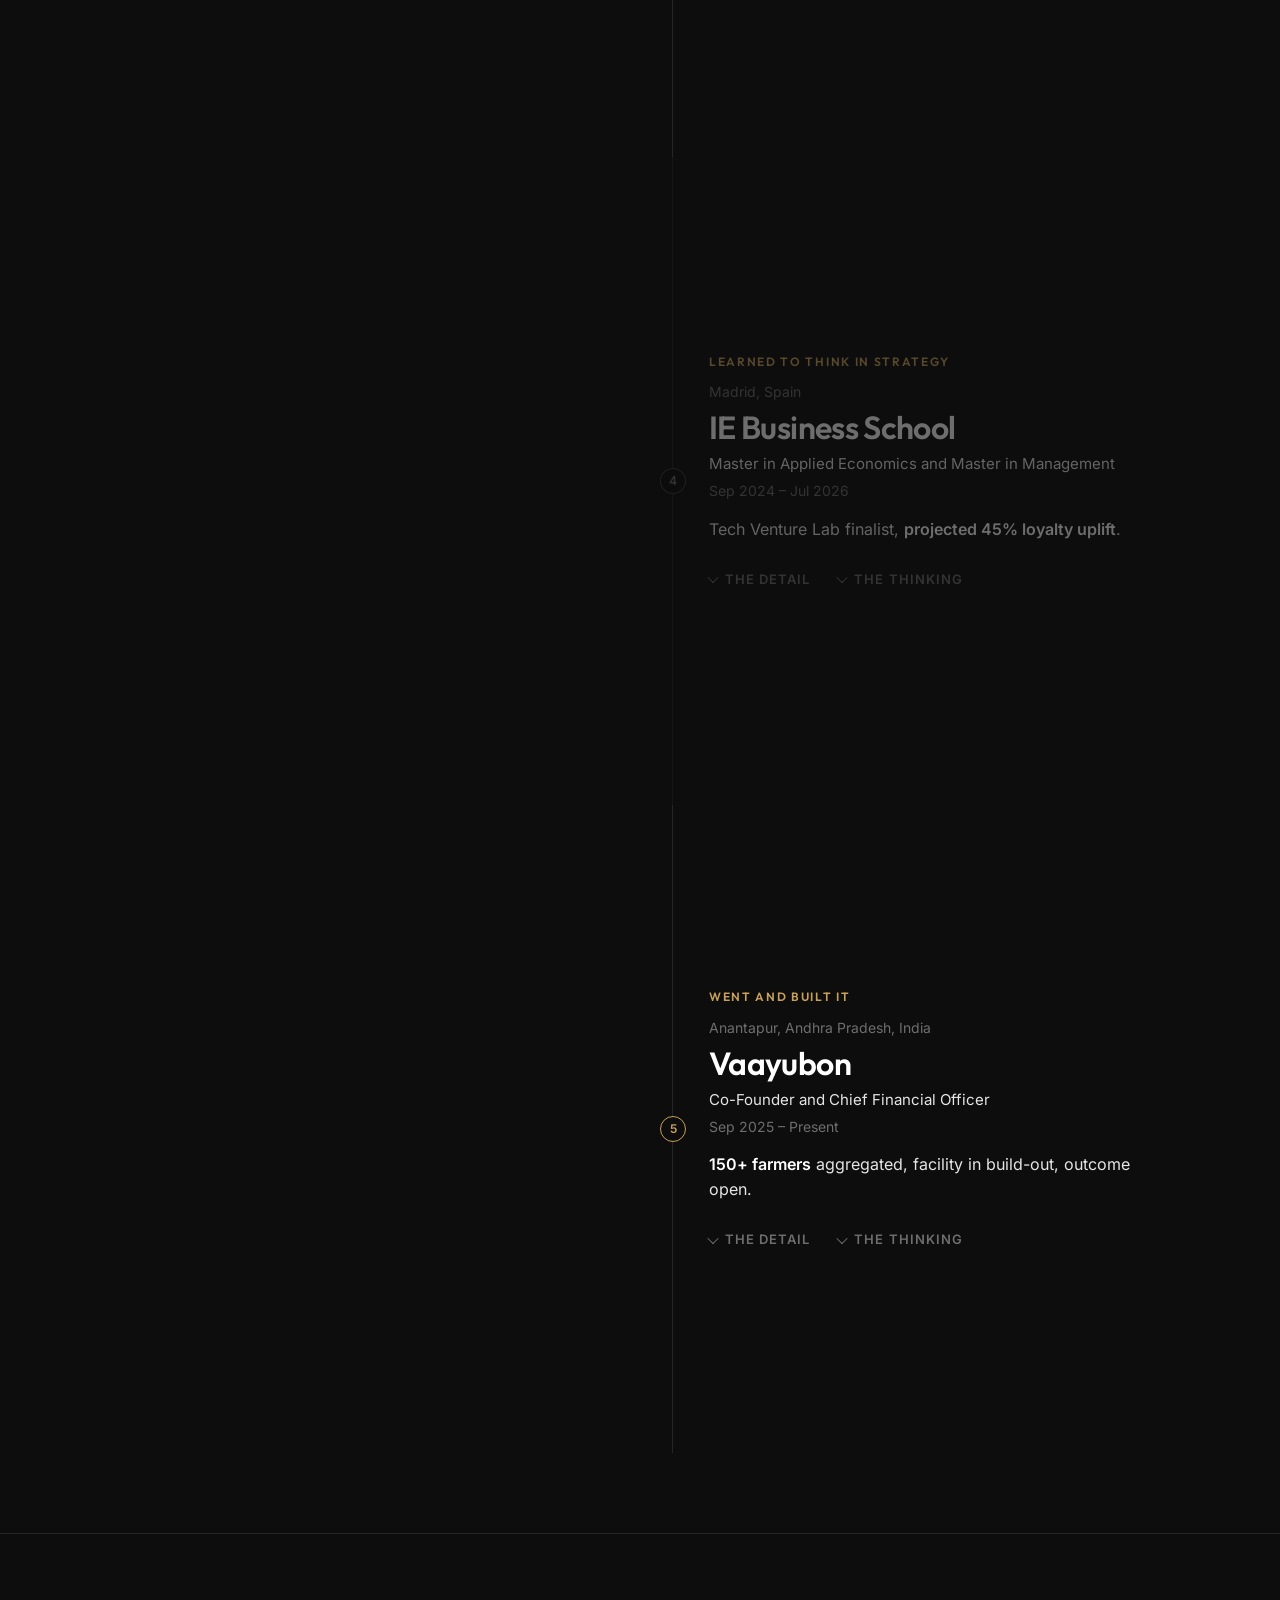
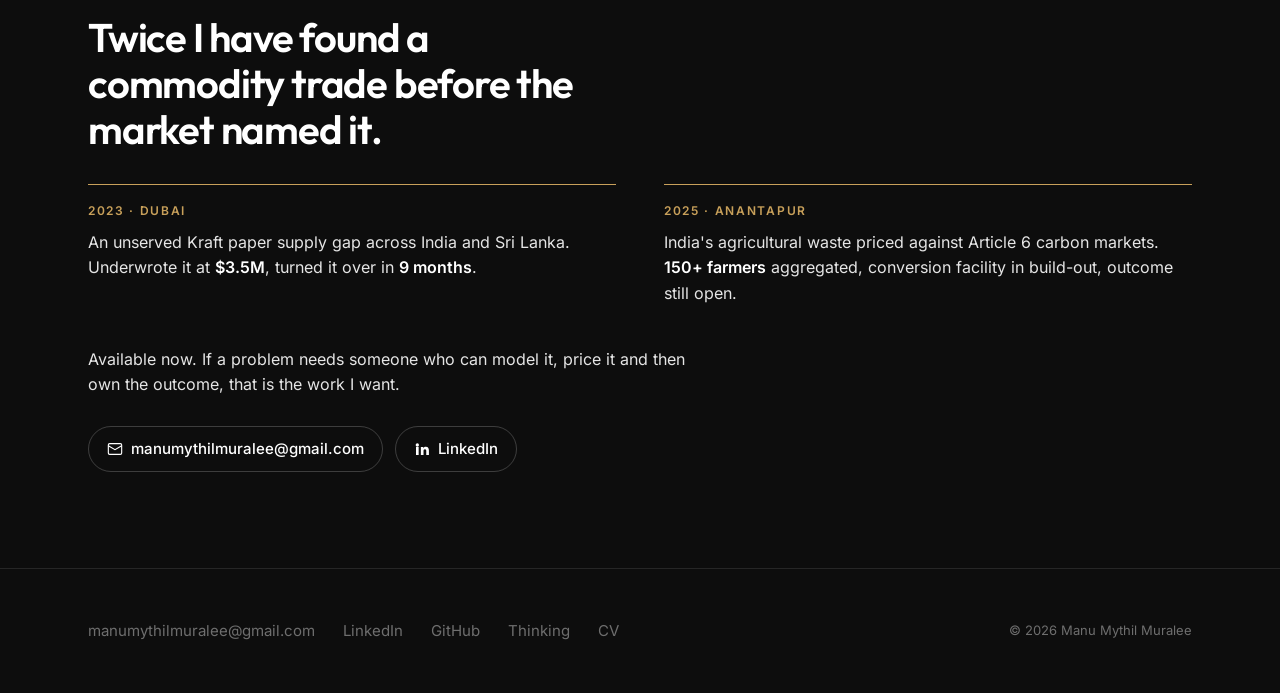
==== commit ebe54cb0: "Add images, a thinking layer and the recovered frameworks Images. The headshot goes into the hero be" ====
--- a/index.html
+++ b/index.html
@@ -75,12 +75,20 @@
     <!-- ============ HERO ============ -->
     <header class="hero3">
       <div class="wrap">
-        <h1 class="hero3__name">Manu Mythil Muralee</h1>
+        <div class="hero3__top">
+          <h1 class="hero3__name">Manu Mythil Muralee</h1>
+          <picture>
+            <source srcset="images/manu-headshot.webp" type="image/webp">
+            <img class="portrait hero3__portrait" src="images/manu-headshot-opt.jpg"
+              alt="Manu Mythil Muralee" width="360" height="360" decoding="async"
+              loading="eager" fetchpriority="high">
+          </picture>
+        </div>
 
         <p class="hero3__degree">
           Applied economist and business strategist. Dual Master's from IE Business School, both conferred:
-          <strong>Applied Economics</strong>, fintech and AI specialisation, July 2026, and
-          <strong>Management</strong>, covering strategy and organisational transformation, December 2025.
+          <strong>Applied Economics</strong>, fintech and AI, and <strong>Management</strong>, strategy and
+          organisational transformation.
         </p>
 
         <p class="hero3__proof">
@@ -140,16 +148,17 @@
           <div class="proof__col">
             <h2 class="proof__verb">Sell it</h2>
             <p class="proof__item"><strong>$100K pre-series raise</strong> closed with international investors</p>
-            <p class="proof__item"><strong>500+ consumer interviews</strong> across 4 Indian state markets to establish
-              product-market fit</p>
+            <p class="proof__item"><strong>500+ consumer interviews</strong> across 4 Indian state markets</p>
           </div>
 
           <div class="proof__col">
             <h2 class="proof__verb">Ship it</h2>
-            <p class="proof__item"><strong>Wall-Et</strong>: voice and photo inputs converted to structured spending
-              predictions through LLM orchestration, computer vision and NLP</p>
-            <p class="proof__item"><strong>System Shift Portfolio</strong>: ESG allocation mapped across the full
-              stakeholder chain</p>
+            <p class="proof__item"><picture><source srcset="images/wallet-logo.webp" type="image/webp"><img
+                class="proof__mark" src="images/wallet-logo.png" alt="" width="128" height="82" loading="lazy"
+                decoding="async"></picture><strong>Wall-Et</strong>: voice and photo inputs to spending predictions, via LLM orchestration, computer vision and NLP</p>
+            <p class="proof__item"><picture><source srcset="images/ssp-logo.webp" type="image/webp"><img
+                class="proof__mark" src="images/ssp-logo.png" alt="" width="128" height="102" loading="lazy"
+                decoding="async"></picture><strong>System Shift Portfolio</strong>: ESG allocation across the full stakeholder chain</p>
           </div>
 
         </div>
@@ -161,7 +170,11 @@
       <div class="wrap">
         <div class="route__head">
           <p class="t-label route__label">The route</p>
-          <button type="button" class="route__expand" id="route-expand" aria-expanded="false">Expand all</button>
+          <span class="route__controls">
+            <button type="button" class="route__expand" id="route-expand" aria-expanded="false">Expand all</button>
+            <button type="button" class="route__expand" id="route-expand-think"
+              aria-expanded="false">Expand all thinking</button>
+          </span>
         </div>
 
         <div class="route__grid">
@@ -216,7 +229,8 @@
               <p class="stop__role">Research Assistant</p>
               <p class="stop__dates">Nov 2021 &ndash; Jul 2023</p>
               <p class="stop__metric"><strong>200+ road stretches</strong>, 10 years of NHAI data, infrastructure ROI.</p>
-              <details class="stop__more">
+              <div class="stop__panels">
+              <details class="stop__more stop__detail-panel">
                 <summary>The detail</summary>
                 <ul class="stop__detail">
                     <li>Geo-processed the road network in ArcGIS, then built econometric models measuring how road investment translates into regional development.</li>
@@ -224,6 +238,17 @@
                     <li>Researched environmental economics and the Earth System Boundaries framework.</li>
                 </ul>
               </details>
+              <details class="stop__more stop__think">
+                <summary>The thinking</summary>
+                <div class="stop__detail">
+                    <p class="think-step"><span class="think-step__k">Saw</span><span>Ten years of NHAI road data nobody had structured.</span></p>
+                    <p class="think-step"><span class="think-step__k">Asked</span><span>Does infrastructure spend actually translate into regional development, or is that assumed?</span></p>
+                    <p class="think-step"><span class="think-step__k">Built</span><span>Geo-processed 200+ road stretches in ArcGIS and modelled the return econometrically.</span></p>
+                    <p class="think-step"><span class="think-step__k">Did</span><span>Produced a measurable answer in place of an assumed one.</span></p>
+                  <p class="stop__think-link"><a class="inline-link" href="thinking.html#data-to-signal">Full framework</a></p>
+                </div>
+              </details>
+              </div>
             </li>
 
             <li class="stop" data-lat="9.9312" data-lon="76.2673">
@@ -233,7 +258,8 @@
               <p class="stop__role">Market Research Analyst</p>
               <p class="stop__dates">Sep 2023 &ndash; Nov 2023</p>
               <p class="stop__metric"><strong>500+ interviews</strong> across 4 state markets, behind a <strong>$100K raise</strong>.</p>
-              <details class="stop__more">
+              <div class="stop__panels">
+              <details class="stop__more stop__detail-panel">
                 <summary>The detail</summary>
                 <ul class="stop__detail">
                     <li>The four markets: <strong>Karnataka, Tamil Nadu, Telangana and Andhra Pradesh</strong>. Fieldwork for a sustainable footwear line.</li>
@@ -242,6 +268,17 @@
                     <li>Owned the investor relationship through due diligence.</li>
                 </ul>
               </details>
+              <details class="stop__more stop__think">
+                <summary>The thinking</summary>
+                <div class="stop__detail">
+                    <p class="think-step"><span class="think-step__k">Saw</span><span>A sustainable footwear line with no demand evidence, and investors who would not move without it.</span></p>
+                    <p class="think-step"><span class="think-step__k">Asked</span><span>Is there real willingness to pay, and at what price?</span></p>
+                    <p class="think-step"><span class="think-step__k">Built</span><span>500+ interviews across four state markets, then a feasibility model on pricing and cost structure.</span></p>
+                    <p class="think-step"><span class="think-step__k">Did</span><span>The evidence base closed a $100K pre-series raise.</span></p>
+                  <p class="stop__think-link"><a class="inline-link" href="thinking.html#data-to-signal">Full framework</a></p>
+                </div>
+              </details>
+              </div>
             </li>
 
             <li class="stop" data-lat="25.2048" data-lon="55.2708">
@@ -251,7 +288,8 @@
               <p class="stop__role">Business Development Manager &middot; Physical Commodity Trade (Kraftliner Paper)</p>
               <p class="stop__dates">Nov 2023 &ndash; Aug 2025</p>
               <p class="stop__metric">Set up a <strong>$3.5M Kraft paper trade line</strong> from nothing, turned over in <strong>9 months</strong>.</p>
-              <details class="stop__more">
+              <div class="stop__panels">
+              <details class="stop__more stop__detail-panel">
                 <summary>The detail</summary>
                 <ul class="stop__detail">
                     <li>The gap: local mills could not meet quality benchmarks, leaving buyers stuck on fragmented imports.</li>
@@ -262,6 +300,17 @@
                       <strong>XO PACK PVT LTD</strong>. <strong>20+ people</strong> coordinated across 2 markets.</li>
                 </ul>
               </details>
+              <details class="stop__more stop__think">
+                <summary>The thinking</summary>
+                <div class="stop__detail">
+                    <p class="think-step"><span class="think-step__k">Saw</span><span>Indian and Sri Lankan buyers on fragmented import channels, because local mills could not hit quality benchmarks.</span></p>
+                    <p class="think-step"><span class="think-step__k">Asked</span><span>Is the gap wide enough and durable enough to underwrite?</span></p>
+                    <p class="think-step"><span class="think-step__k">Built</span><span>Scenario DCF across conservative, base and optimistic cases, stress-tested on shipping, raw material, blending and labour, plus primary research on competitor cost structure.</span></p>
+                    <p class="think-step"><span class="think-step__k">Did</span><span>Built the book on both sides and ran $3.5M through in 9 months.</span></p>
+                  <p class="stop__think-link"><a class="inline-link" href="thinking.html#friction-first">Full framework</a></p>
+                </div>
+              </details>
+              </div>
             </li>
 
             <li class="stop" data-lat="40.4168" data-lon="-3.7038">
@@ -271,7 +320,8 @@
               <p class="stop__role">Master in Applied Economics and Master in Management</p>
               <p class="stop__dates">Sep 2024 &ndash; Jul 2026</p>
               <p class="stop__metric">Tech Venture Lab finalist, <strong>projected 45% loyalty uplift</strong>.</p>
-              <details class="stop__more">
+              <div class="stop__panels">
+              <details class="stop__more stop__detail-panel">
                 <summary>The detail</summary>
                 <ul class="stop__detail">
                     <li>Two degrees: Management, Sep 2024 to Dec 2025, GPA 3.64 / 4.0, and Applied Economics, Sep 2025 to
@@ -280,7 +330,26 @@
                     <li>Tech Venture Lab, under the Management degree: defined the CAC and payback thresholds on the
                       Hyundai Espa&ntilde;a work, pitched to the CTO and CFO.</li>
                 </ul>
-              </details>
+                <figure class="figure-inline">
+                  <picture>
+                    <source srcset="images/manu-graduation.webp" type="image/webp">
+                    <img src="images/manu-graduation-opt.jpg" alt="IE University graduation ceremony, 2025."
+                      width="480" height="320" loading="lazy" decoding="async">
+                  </picture>
+                  <figcaption>IE University graduation ceremony, 2025.</figcaption>
+                </figure>
+              </details>
+              <details class="stop__more stop__think">
+                <summary>The thinking</summary>
+                <div class="stop__detail">
+                    <p class="think-step"><span class="think-step__k">Saw</span><span>Churn after the four-year free service window, with no retention mechanism in place.</span></p>
+                    <p class="think-step"><span class="think-step__k">Asked</span><span>What would retention have to cost to be worth doing?</span></p>
+                    <p class="think-step"><span class="think-step__k">Built</span><span>Churn prediction, plus CAC and payback-period thresholds to test commercial viability.</span></p>
+                    <p class="think-step"><span class="think-step__k">Did</span><span>Pitched the approach to the CTO and CFO with a projected 45% loyalty uplift. Projection presented, never implemented.</span></p>
+                  <p class="stop__think-link"><a class="inline-link" href="thinking.html#data-to-signal">Full framework</a></p>
+                </div>
+              </details>
+              </div>
             </li>
 
             <li class="stop" data-lat="14.6819" data-lon="77.6006">
@@ -290,7 +359,8 @@
               <p class="stop__role">Co-Founder and Chief Financial Officer</p>
               <p class="stop__dates">Sep 2025 &ndash; Present</p>
               <p class="stop__metric"><strong>150+ farmers</strong> aggregated, facility in build-out, outcome open.</p>
-              <details class="stop__more">
+              <div class="stop__panels">
+              <details class="stop__more stop__detail-panel">
                 <summary>The detail</summary>
                 <ul class="stop__detail">
                     <li><strong>10-member core team.</strong> Feedstock network of <strong>150+ farmers</strong> under aggregation agreements, counted separately from the team.</li>
@@ -298,7 +368,27 @@
                     <li>Modelled positive contribution margin with negative working capital, financed through forward offtakes. Evaluating Puro.earth and Verra methodologies.</li>
                     <li>Pitched 15+ investors. IE Venture Day winner, no round closed. Digital MRV is roadmap rather than built.</li>
                 </ul>
-              </details>
+                <figure class="figure-inline figure-wide">
+                  <picture>
+                    <source srcset="images/biochar-presentation.webp" type="image/webp">
+                    <img src="images/biochar-presentation-opt.jpg"
+                      alt="Vaayubon slide showing biochar carbon removal market growth and the durable carbon storage case."
+                      width="1600" height="1066" loading="lazy" decoding="async">
+                  </picture>
+                  <figcaption>Biochar market slide from the Vaayubon investor deck.</figcaption>
+                </figure>
+              </details>
+              <details class="stop__more stop__think">
+                <summary>The thinking</summary>
+                <div class="stop__detail">
+                    <p class="think-step"><span class="think-step__k">Saw</span><span>Agricultural residue burned across India while Article 6 implementation was still being written.</span></p>
+                    <p class="think-step"><span class="think-step__k">Asked</span><span>Does a credit count at all under rules that do not exist yet, and can the unit economics work without subsidy?</span></p>
+                    <p class="think-step"><span class="think-step__k">Built</span><span>Contribution margin modelled per tonne against forward offtakes, giving negative working capital.</span></p>
+                    <p class="think-step"><span class="think-step__k">Did</span><span>Aggregated 150+ farmers in Anantapur. Facility in build-out, outcome still open.</span></p>
+                  <p class="stop__think-link"><a class="inline-link" href="thinking.html#climate-scale">Full framework</a></p>
+                </div>
+              </details>
+              </div>
             </li>
 
           </ol>
@@ -357,6 +447,7 @@
           rel="noopener noreferrer">LinkedIn</a>
         <a class="footer3__link" href="https://github.com/MythilManuMuralee" target="_blank"
           rel="noopener noreferrer">GitHub</a>
+        <a class="footer3__link" href="thinking.html">Thinking</a>
         <a class="footer3__link" href="cv.html">CV</a>
       </div>
       <p class="footer3__meta">&copy; 2026 Manu Mythil Muralee</p>
--- a/css/site.css
+++ b/css/site.css
@@ -1008,3 +1008,254 @@
   color: var(--mid);
   max-width: 62ch;
 }
+
+/* ================================================
+   THINKING PAGE
+   ================================================ */
+
+.think {
+  padding-block: 2.5rem;
+  border-top: 1px solid var(--hairline);
+}
+
+.think__num {
+  font-family: var(--font-heading);
+  font-size: 0.8125rem;
+  font-weight: 600;
+  letter-spacing: 0.16em;
+  color: var(--accent);
+  margin-bottom: 0.5rem;
+}
+
+.think__title {
+  font-family: var(--font-heading);
+  font-size: clamp(1.5rem, 4vw, 2rem);
+  font-weight: 600;
+  letter-spacing: -0.025em;
+  line-height: 1.15;
+  margin-bottom: 0.5rem;
+}
+
+.think__applies {
+  font-size: 0.875rem;
+  color: var(--mid);
+  margin-bottom: 1.5rem;
+}
+
+.think__plain {
+  font-size: 0.9375rem;
+  line-height: 1.65;
+  color: var(--light);
+  max-width: 70ch;
+  padding-left: 1rem;
+  border-left: 2px solid var(--accent);
+  margin-bottom: 1.5rem;
+}
+
+.think__body {
+  font-size: 1rem;
+  line-height: 1.65;
+  color: var(--light);
+  max-width: 70ch;
+  margin-bottom: 2rem;
+}
+
+.think__steps-label {
+  font-size: 0.75rem;
+  font-weight: 600;
+  letter-spacing: 0.14em;
+  text-transform: uppercase;
+  color: var(--mid);
+  margin-bottom: 1rem;
+}
+
+.think__steps {
+  display: flex;
+  flex-direction: column;
+  gap: 1rem;
+  counter-reset: think-step;
+}
+
+.think__steps li {
+  position: relative;
+  padding-left: 2.25rem;
+  font-size: 0.9375rem;
+  line-height: 1.6;
+  color: var(--mid);
+  max-width: 74ch;
+}
+
+.think__steps li::before {
+  counter-increment: think-step;
+  content: counter(think-step, decimal-leading-zero);
+  position: absolute;
+  left: 0;
+  top: 0;
+  font-size: 0.75rem;
+  font-weight: 600;
+  color: var(--accent);
+}
+
+.think__steps strong {
+  color: var(--white);
+  font-weight: 600;
+}
+
+@media (min-width: 768px) {
+  .think {
+    padding-block: 3.5rem;
+  }
+}
+
+/* ================================================
+   IMAGES
+   ================================================ */
+
+.portrait {
+  display: block;
+  border-radius: 50%;
+  object-fit: cover;
+  border: 1px solid var(--hairline-strong);
+}
+
+/* Hero: portrait sits beside the copy, never above it, so the
+   $3.5M sentence stays the first thing read. */
+.hero3__top {
+  display: flex;
+  align-items: flex-start;
+  gap: 1.25rem;
+  margin-bottom: 1.25rem;
+}
+
+.hero3__top .hero3__name {
+  margin-bottom: 0;
+  flex: 1 1 auto;
+}
+
+.hero3__portrait {
+  width: 88px;
+  height: 88px;
+  flex: none;
+  order: 2;
+}
+
+@media (min-width: 768px) {
+  .hero3__portrait {
+    width: 120px;
+    height: 120px;
+  }
+}
+
+.cv__portrait {
+  width: 84px;
+  height: 84px;
+  flex: none;
+}
+
+.cv__head-row {
+  display: flex;
+  align-items: flex-start;
+  gap: 1.25rem;
+}
+
+.cv__head-row > div {
+  flex: 1 1 auto;
+  min-width: 0;
+}
+
+/* Inline accent images inside expansions and entries */
+.figure-inline {
+  margin-top: 0.875rem;
+  max-width: 240px;
+}
+
+.figure-inline img {
+  display: block;
+  width: 100%;
+  height: auto;
+  border-radius: 4px;
+  border: 1px solid var(--hairline);
+}
+
+.figure-inline figcaption {
+  margin-top: 0.4rem;
+  font-size: 0.75rem;
+  color: var(--mid);
+}
+
+.figure-wide {
+  margin-top: 1rem;
+  max-width: 420px;
+}
+
+/* Product marks in the Ship it column */
+.proof__mark {
+  width: 20px;
+  height: 20px;
+  object-fit: contain;
+  vertical-align: -0.25em;
+  margin-right: 0.4rem;
+}
+
+/* ================================================
+   TWO-TIER DISCLOSURE — detail and thinking
+   ================================================ */
+
+.stop__controls {
+  display: flex;
+  flex-wrap: wrap;
+  gap: 0.25rem 1.75rem;
+  margin-top: 1rem;
+}
+
+.stop__more {
+  margin-top: 0;
+  flex: 1 1 100%;
+}
+
+.think-step {
+  display: flex;
+  gap: 0.625rem;
+  font-size: 0.9375rem;
+  line-height: 1.55;
+  color: var(--mid);
+}
+
+.think-step__k {
+  flex: none;
+  min-width: 3.25rem;
+  font-weight: 600;
+  color: var(--accent);
+}
+
+.stop__think-link {
+  margin-top: 0.75rem;
+  font-size: 0.875rem;
+}
+
+/* The two disclosure controls sit side by side while collapsed, and each
+   takes the full row once opened, so opening one never closes the other. */
+.stop__panels {
+  display: flex;
+  flex-wrap: wrap;
+  gap: 0.25rem 1.75rem;
+  margin-top: 1rem;
+}
+
+.stop__panels > details {
+  margin-top: 0;
+}
+
+.stop__panels > details:not([open]) {
+  flex: 0 0 auto;
+}
+
+.stop__panels > details[open] {
+  flex: 1 1 100%;
+}
+
+.route__controls {
+  display: flex;
+  flex-wrap: wrap;
+  gap: 0.5rem;
+}
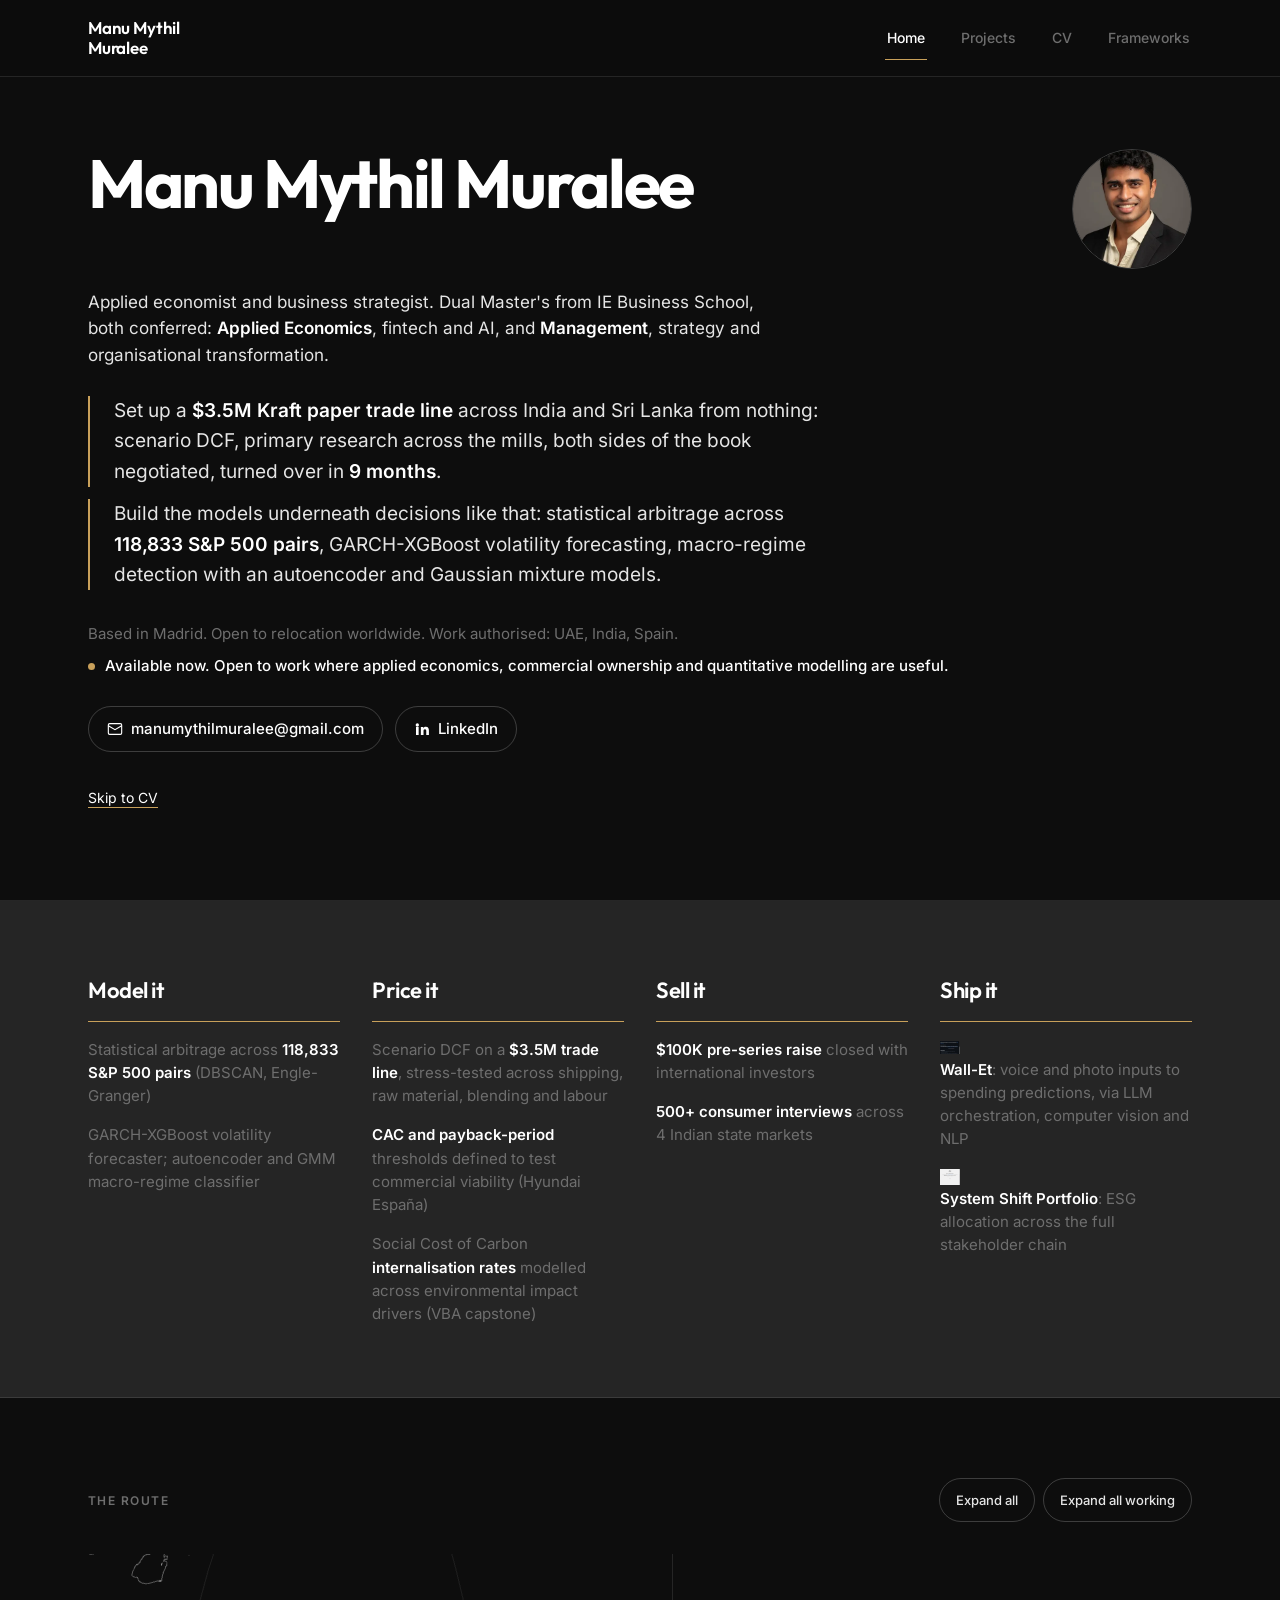
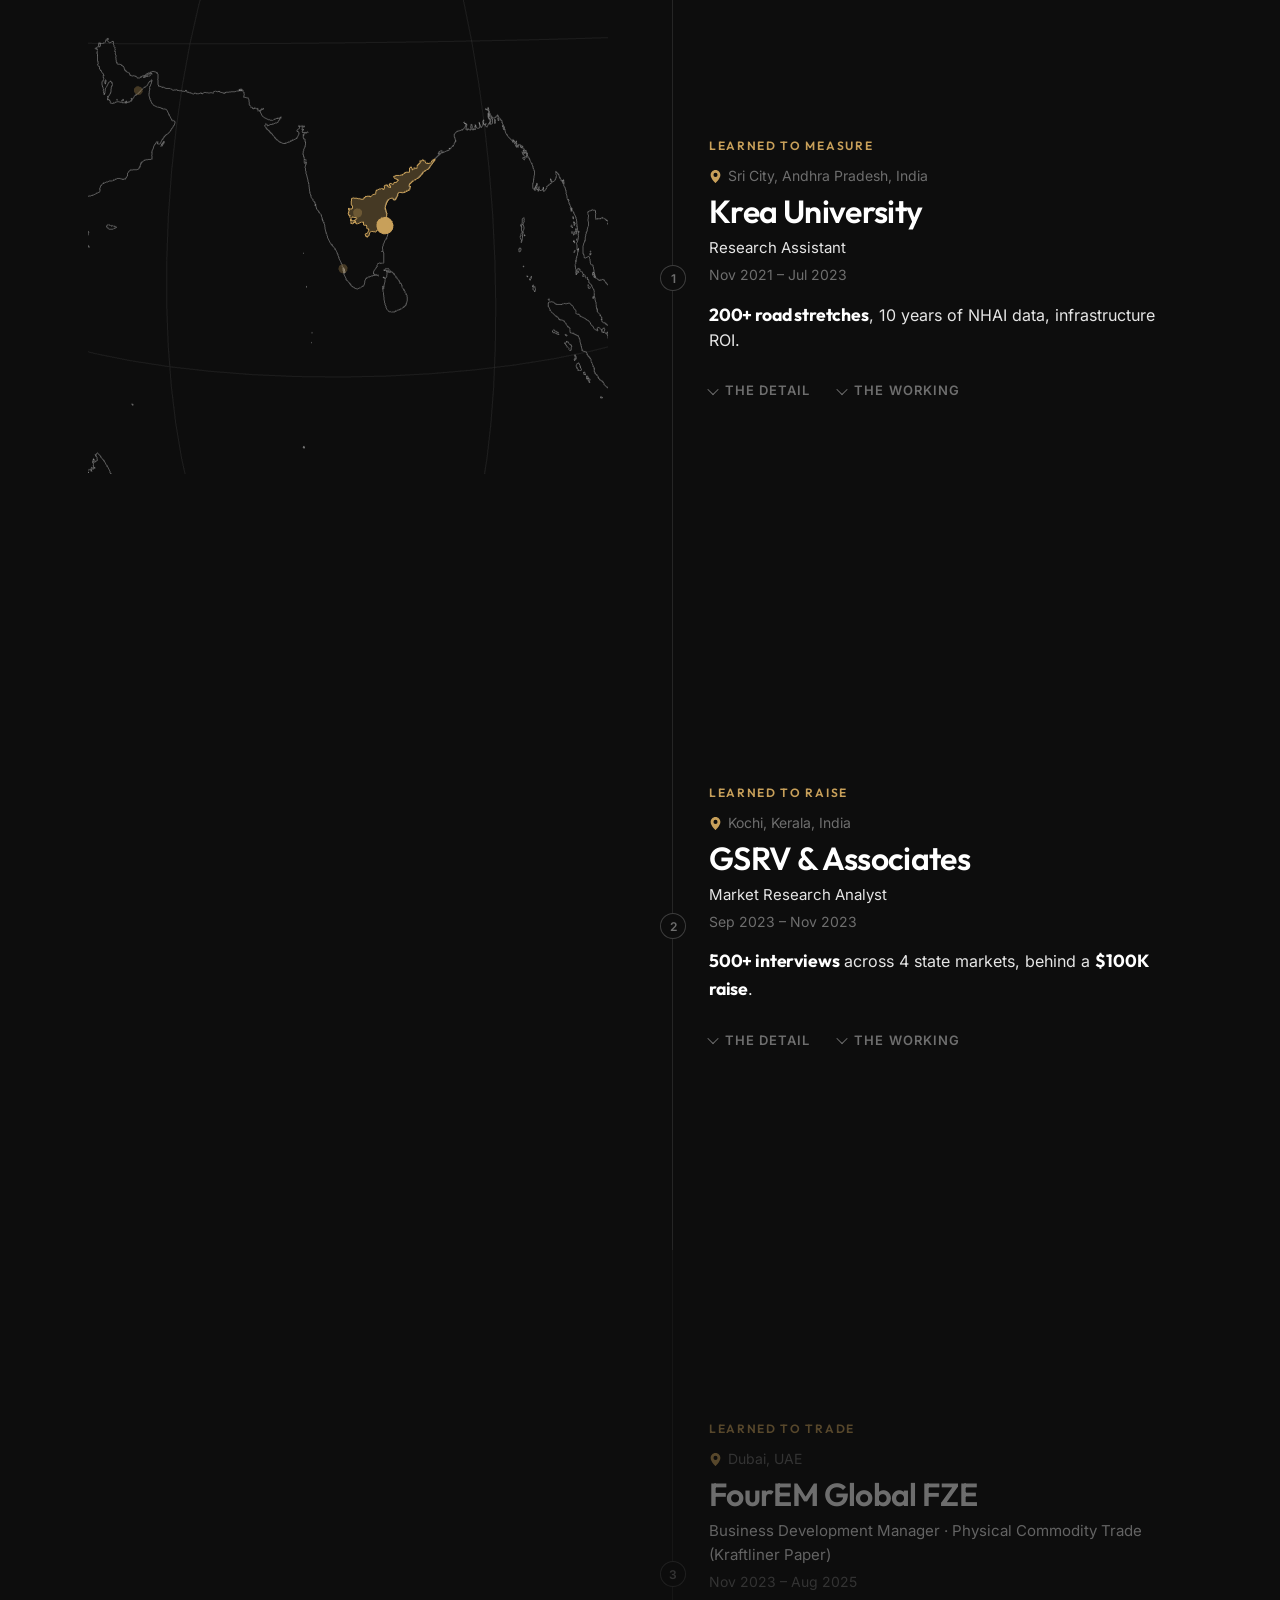
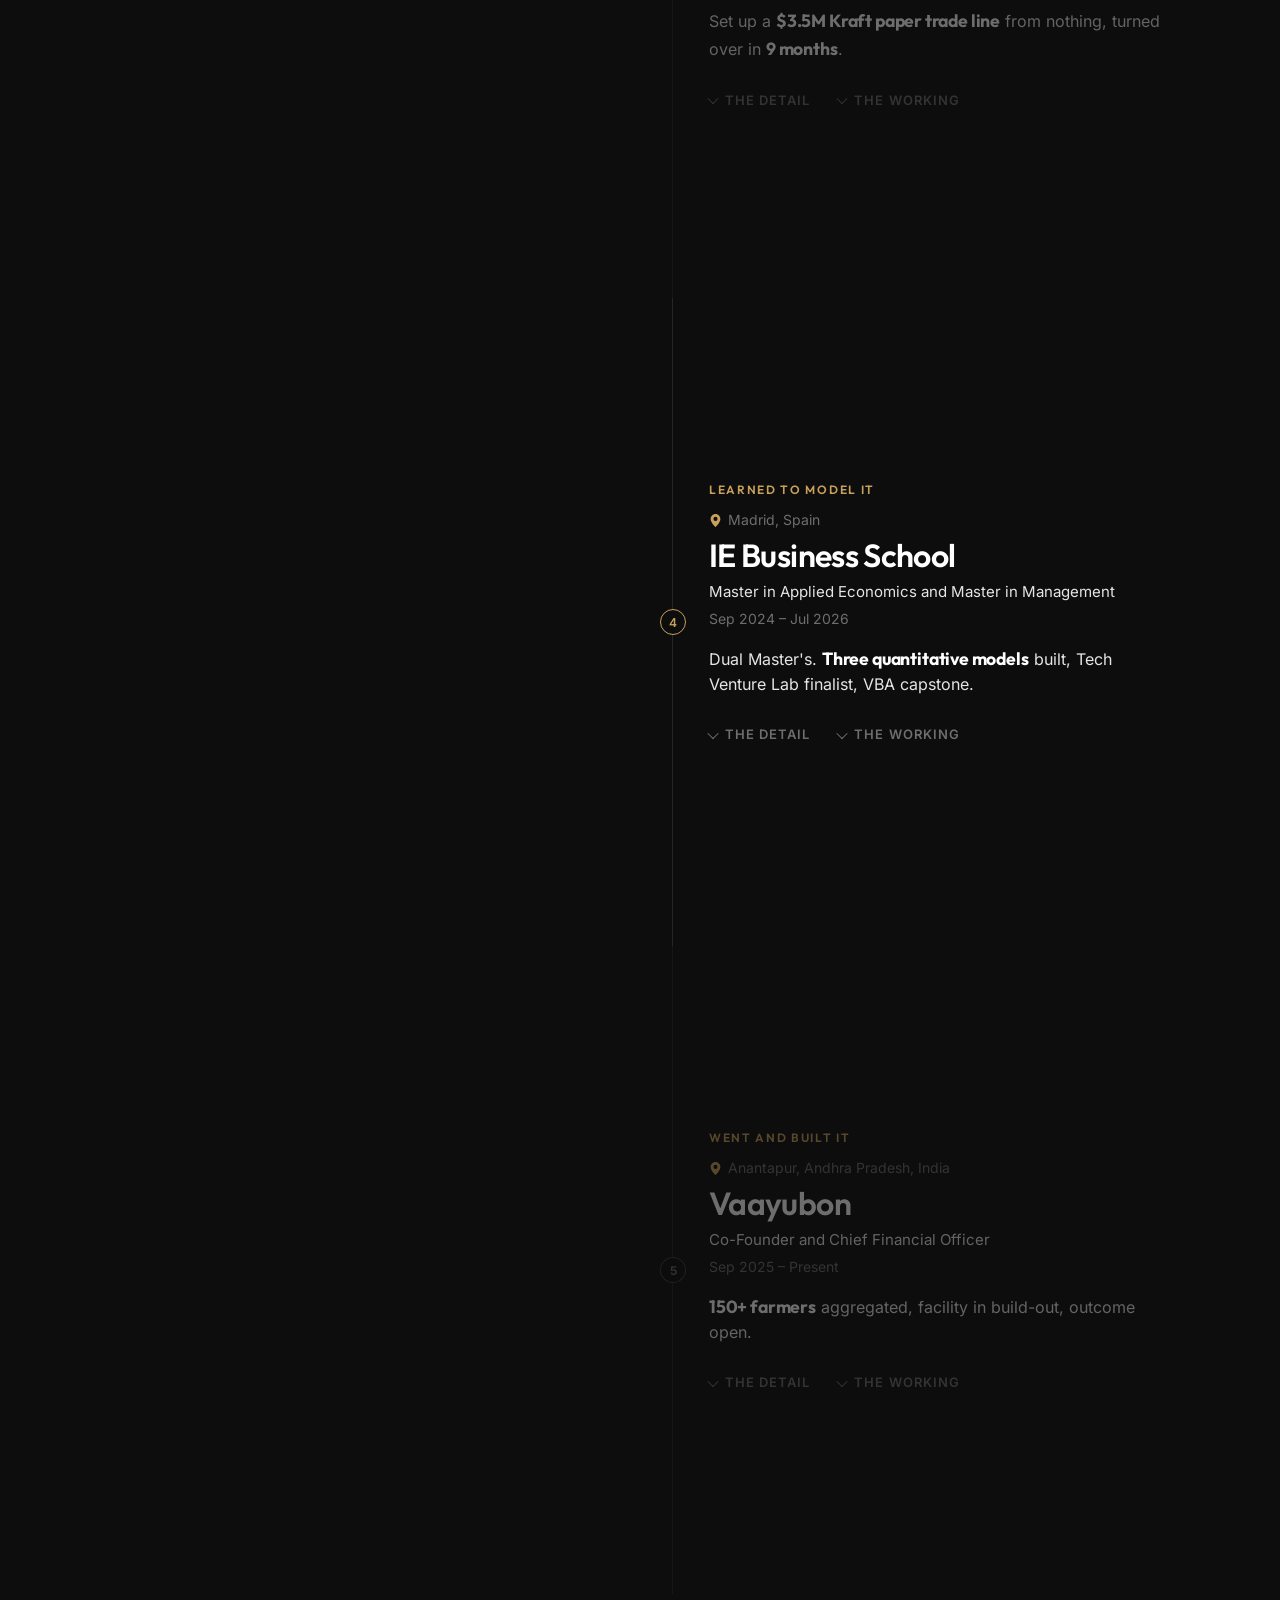
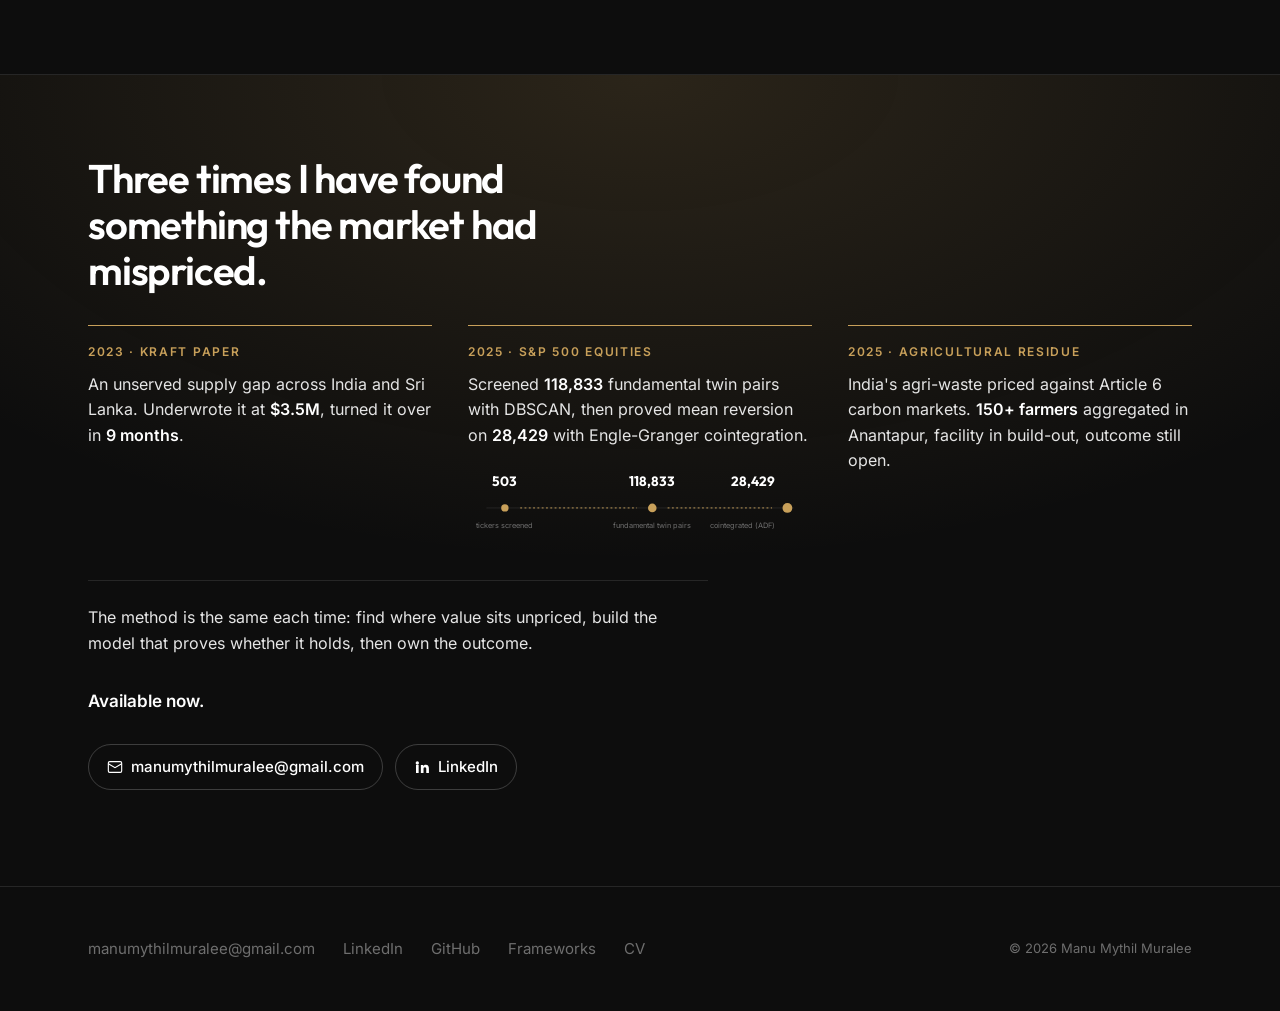
==== commit 5d0b7990: "Rebalance for three verticals, add SVG data visuals, fix nav overflow The site read as a commodity t" ====
--- a/index.html
+++ b/index.html
@@ -6,18 +6,18 @@
   <meta name="viewport" content="width=device-width, initial-scale=1.0">
   <title>Manu Mythil Muralee · Applied Economist and Business Strategist</title>
   <meta name="description"
-    content="Applied economist and business strategist. Dual Master's from IE Business School: Applied Economics and Management. Set up a $3.5M Kraft paper trade line across India and Sri Lanka from nothing, turned over in 9 months. Based in Madrid, open to relocation worldwide.">
+    content="Applied economist and business strategist. Dual Master's from IE Business School. Statistical arbitrage across 118,833 S&amp;P 500 pairs, a $3.5M Kraft paper trade line turned over in 9 months, and a $100K pre-series raise. Based in Madrid, open to relocation worldwide.">
   <meta name="author" content="Manu Mythil Muralee">
 
   <meta property="og:type" content="profile">
   <meta property="og:title" content="Manu Mythil Muralee · Applied Economist and Business Strategist">
   <meta property="og:description"
-    content="Set up a $3.5M Kraft paper trade line across India and Sri Lanka from nothing, turned over in 9 months. IE Business School, Madrid.">
+    content="Statistical arbitrage across 118,833 S&amp;P 500 pairs, a $3.5M Kraft paper trade line turned over in 9 months, and a $100K pre-series raise. IE Business School, Madrid.">
   <meta property="og:url" content="https://manumythilmuralee.com">
   <meta name="twitter:card" content="summary_large_image">
   <meta name="twitter:title" content="Manu Mythil Muralee · Applied Economist and Business Strategist">
   <meta name="twitter:description"
-    content="Set up a $3.5M Kraft paper trade line across India and Sri Lanka from nothing, turned over in 9 months. IE Business School, Madrid.">
+    content="Statistical arbitrage across 118,833 S&amp;P 500 pairs, a $3.5M Kraft paper trade line turned over in 9 months, and a $100K pre-series raise. IE Business School, Madrid.">
 
   <link rel="canonical" href="https://manumythilmuralee.com/">
   <link rel="preload" href="fonts/outfit-var.woff2" as="font" type="font/woff2" crossorigin>
@@ -66,7 +66,17 @@
         <li><a href="index.html" class="nav3__link" aria-current="page">Home</a></li>
         <li><a href="projects.html" class="nav3__link">Projects</a></li>
         <li><a href="cv.html" class="nav3__link">CV</a></li>
+        <li><a href="frameworks.html" class="nav3__link">Frameworks</a></li>
       </ul>
+      <details class="nav3__mobile">
+        <summary class="nav3__toggle" aria-label="Menu"><span></span><span></span><span></span></summary>
+        <ul class="nav3__mlist">
+          <li><a href="index.html" class="nav3__mlink" aria-current="page">Home</a></li>
+          <li><a href="projects.html" class="nav3__mlink">Projects</a></li>
+          <li><a href="cv.html" class="nav3__mlink">CV</a></li>
+          <li><a href="frameworks.html" class="nav3__mlink">Frameworks</a></li>
+        </ul>
+      </details>
     </div>
   </nav>
 
@@ -92,9 +102,15 @@
         </p>
 
         <p class="hero3__proof">
-          Underwrote and owned a <strong>$3.5M Kraft paper trade line</strong> across India and Sri Lanka: built the
-          scenario DCF, ran the primary market research across Indian and Sri Lankan mills, negotiated the supply
-          partnership, turned it over in <strong>9 months</strong>.
+          Set up a <strong>$3.5M Kraft paper trade line</strong> across India and Sri Lanka from nothing: scenario
+          DCF, primary research across the mills, both sides of the book negotiated, turned over in
+          <strong>9 months</strong>.
+        </p>
+
+        <p class="hero3__proof hero3__proof--second">
+          Build the models underneath decisions like that: statistical arbitrage across
+          <strong>118,833 S&amp;P 500 pairs</strong>, GARCH-XGBoost volatility forecasting, macro-regime detection
+          with an autoencoder and Gaussian mixture models.
         </p>
 
         <div class="hero3__meta">
@@ -141,8 +157,10 @@
             <h2 class="proof__verb">Price it</h2>
             <p class="proof__item">Scenario DCF on a <strong>$3.5M trade line</strong>, stress-tested across shipping,
               raw material, blending and labour</p>
-            <p class="proof__item">Negative working capital structure on a <strong>150+ farmer</strong> origination
-              pilot</p>
+            <p class="proof__item"><strong>CAC and payback-period</strong> thresholds defined to test commercial
+              viability (Hyundai Espa&ntilde;a)</p>
+            <p class="proof__item">Social Cost of Carbon <strong>internalisation rates</strong> modelled across
+              environmental impact drivers (VBA capstone)</p>
           </div>
 
           <div class="proof__col">
@@ -173,7 +191,7 @@
           <span class="route__controls">
             <button type="button" class="route__expand" id="route-expand" aria-expanded="false">Expand all</button>
             <button type="button" class="route__expand" id="route-expand-think"
-              aria-expanded="false">Expand all thinking</button>
+              aria-expanded="false">Expand all working</button>
           </span>
         </div>
 
@@ -224,7 +242,7 @@
 
             <li class="stop" data-lat="13.55" data-lon="79.98">
               <p class="stop__beat">Learned to measure</p>
-              <p class="stop__place">Sri City, Andhra Pradesh, India</p>
+              <p class="stop__place"><svg class="stop__pin" viewBox="0 0 16 16" aria-hidden="true"><path d="M8 0C4.7 0 2 2.7 2 6c0 4.5 6 10 6 10s6-5.5 6-10c0-3.3-2.7-6-6-6zm0 8.5A2.5 2.5 0 1 1 8 3.5a2.5 2.5 0 0 1 0 5z" fill="currentColor"/></svg>Sri City, Andhra Pradesh, India</p>
               <h3 class="stop__org">Krea University</h3>
               <p class="stop__role">Research Assistant</p>
               <p class="stop__dates">Nov 2021 &ndash; Jul 2023</p>
@@ -239,13 +257,13 @@
                 </ul>
               </details>
               <details class="stop__more stop__think">
-                <summary>The thinking</summary>
+                <summary>The working</summary>
                 <div class="stop__detail">
                     <p class="think-step"><span class="think-step__k">Saw</span><span>Ten years of NHAI road data nobody had structured.</span></p>
                     <p class="think-step"><span class="think-step__k">Asked</span><span>Does infrastructure spend actually translate into regional development, or is that assumed?</span></p>
                     <p class="think-step"><span class="think-step__k">Built</span><span>Geo-processed 200+ road stretches in ArcGIS and modelled the return econometrically.</span></p>
                     <p class="think-step"><span class="think-step__k">Did</span><span>Produced a measurable answer in place of an assumed one.</span></p>
-                  <p class="stop__think-link"><a class="inline-link" href="thinking.html#data-to-signal">Full framework</a></p>
+                  <p class="stop__think-link"><a class="inline-link" href="frameworks.html#data-to-signal">Full framework</a></p>
                 </div>
               </details>
               </div>
@@ -253,7 +271,7 @@
 
             <li class="stop" data-lat="9.9312" data-lon="76.2673">
               <p class="stop__beat">Learned to raise</p>
-              <p class="stop__place">Kochi, Kerala, India</p>
+              <p class="stop__place"><svg class="stop__pin" viewBox="0 0 16 16" aria-hidden="true"><path d="M8 0C4.7 0 2 2.7 2 6c0 4.5 6 10 6 10s6-5.5 6-10c0-3.3-2.7-6-6-6zm0 8.5A2.5 2.5 0 1 1 8 3.5a2.5 2.5 0 0 1 0 5z" fill="currentColor"/></svg>Kochi, Kerala, India</p>
               <h3 class="stop__org">GSRV &amp; Associates</h3>
               <p class="stop__role">Market Research Analyst</p>
               <p class="stop__dates">Sep 2023 &ndash; Nov 2023</p>
@@ -269,13 +287,13 @@
                 </ul>
               </details>
               <details class="stop__more stop__think">
-                <summary>The thinking</summary>
+                <summary>The working</summary>
                 <div class="stop__detail">
                     <p class="think-step"><span class="think-step__k">Saw</span><span>A sustainable footwear line with no demand evidence, and investors who would not move without it.</span></p>
                     <p class="think-step"><span class="think-step__k">Asked</span><span>Is there real willingness to pay, and at what price?</span></p>
                     <p class="think-step"><span class="think-step__k">Built</span><span>500+ interviews across four state markets, then a feasibility model on pricing and cost structure.</span></p>
                     <p class="think-step"><span class="think-step__k">Did</span><span>The evidence base closed a $100K pre-series raise.</span></p>
-                  <p class="stop__think-link"><a class="inline-link" href="thinking.html#data-to-signal">Full framework</a></p>
+                  <p class="stop__think-link"><a class="inline-link" href="frameworks.html#data-to-signal">Full framework</a></p>
                 </div>
               </details>
               </div>
@@ -283,7 +301,7 @@
 
             <li class="stop" data-lat="25.2048" data-lon="55.2708">
               <p class="stop__beat">Learned to trade</p>
-              <p class="stop__place">Dubai, UAE</p>
+              <p class="stop__place"><svg class="stop__pin" viewBox="0 0 16 16" aria-hidden="true"><path d="M8 0C4.7 0 2 2.7 2 6c0 4.5 6 10 6 10s6-5.5 6-10c0-3.3-2.7-6-6-6zm0 8.5A2.5 2.5 0 1 1 8 3.5a2.5 2.5 0 0 1 0 5z" fill="currentColor"/></svg>Dubai, UAE</p>
               <h3 class="stop__org">FourEM Global FZE</h3>
               <p class="stop__role">Business Development Manager &middot; Physical Commodity Trade (Kraftliner Paper)</p>
               <p class="stop__dates">Nov 2023 &ndash; Aug 2025</p>
@@ -301,25 +319,54 @@
                 </ul>
               </details>
               <details class="stop__more stop__think">
-                <summary>The thinking</summary>
+                <summary>The working</summary>
                 <div class="stop__detail">
                     <p class="think-step"><span class="think-step__k">Saw</span><span>Indian and Sri Lankan buyers on fragmented import channels, because local mills could not hit quality benchmarks.</span></p>
                     <p class="think-step"><span class="think-step__k">Asked</span><span>Is the gap wide enough and durable enough to underwrite?</span></p>
                     <p class="think-step"><span class="think-step__k">Built</span><span>Scenario DCF across conservative, base and optimistic cases, stress-tested on shipping, raw material, blending and labour, plus primary research on competitor cost structure.</span></p>
                     <p class="think-step"><span class="think-step__k">Did</span><span>Built the book on both sides and ran $3.5M through in 9 months.</span></p>
-                  <p class="stop__think-link"><a class="inline-link" href="thinking.html#friction-first">Full framework</a></p>
+                    <div class="dataviz">
+  <svg class="dataviz__wide" viewBox="0 0 560 150" role="img" aria-labelledby="dcf-w-title">
+    <title id="dcf-w-title">Scenario DCF on the trade line: conservative, base and optimistic cases, stress-tested across shipping, raw material, blending and labour cost movements</title>
+    <line x1="20" y1="120" x2="540" y2="120" stroke="rgba(255,255,255,0.14)" stroke-width="1"/>
+    <rect x="60" y="70" width="70" height="50" fill="#c8a05a" fill-opacity="0.35"/>
+    <rect x="245" y="45" width="70" height="75" fill="#c8a05a" fill-opacity="0.6"/>
+    <rect x="430" y="20" width="70" height="100" fill="#c8a05a" fill-opacity="0.9"/>
+    <text x="95" y="60" text-anchor="middle" fill="#e5e5e5" font-size="13" font-weight="600" font-family="Inter,sans-serif">Conservative</text>
+    <text x="280" y="35" text-anchor="middle" fill="#e5e5e5" font-size="13" font-weight="600" font-family="Inter,sans-serif">Base</text>
+    <text x="465" y="10" text-anchor="middle" fill="#e5e5e5" font-size="13" font-weight="600" font-family="Inter,sans-serif">Optimistic</text>
+    <text x="95" y="138" text-anchor="middle" fill="#6e6e6e" font-size="10.5" font-family="Inter,sans-serif">shipping · labour</text>
+    <text x="280" y="138" text-anchor="middle" fill="#6e6e6e" font-size="10.5" font-family="Inter,sans-serif">+ raw material</text>
+    <text x="465" y="138" text-anchor="middle" fill="#6e6e6e" font-size="10.5" font-family="Inter,sans-serif">+ blending</text>
+  </svg>
+  <svg class="dataviz__narrow" viewBox="0 0 320 210" role="img" aria-labelledby="dcf-n-title">
+    <title id="dcf-n-title">Scenario DCF on the trade line: conservative, base and optimistic cases, stress-tested across shipping, raw material, blending and labour cost movements</title>
+    <line x1="90" y1="15" x2="90" y2="195" stroke="rgba(255,255,255,0.14)" stroke-width="1"/>
+    <rect x="90" y="25" width="45" height="24" fill="#c8a05a" fill-opacity="0.35"/>
+    <rect x="90" y="90" width="110" height="24" fill="#c8a05a" fill-opacity="0.6"/>
+    <rect x="90" y="155" width="180" height="24" fill="#c8a05a" fill-opacity="0.9"/>
+    <text x="80" y="42" text-anchor="end" fill="#e5e5e5" font-size="12" font-weight="600" font-family="Inter,sans-serif">Conservative</text>
+    <text x="80" y="107" text-anchor="end" fill="#e5e5e5" font-size="12" font-weight="600" font-family="Inter,sans-serif">Base</text>
+    <text x="80" y="172" text-anchor="end" fill="#e5e5e5" font-size="12" font-weight="600" font-family="Inter,sans-serif">Optimistic</text>
+    <text x="140" y="61" fill="#6e6e6e" font-size="10.5" font-family="Inter,sans-serif">shipping, labour</text>
+    <text x="205" y="126" fill="#6e6e6e" font-size="10.5" font-family="Inter,sans-serif">+ raw material</text>
+    <text x="275" y="191" fill="#6e6e6e" font-size="10.5" font-family="Inter,sans-serif">+ blending</text>
+  </svg>
+</div>
+                  <p class="stop__think-link"><a class="inline-link" href="frameworks.html#friction-first">Full framework</a></p>
                 </div>
               </details>
               </div>
             </li>
 
             <li class="stop" data-lat="40.4168" data-lon="-3.7038">
-              <p class="stop__beat">Learned to think in strategy</p>
-              <p class="stop__place">Madrid, Spain</p>
+              <p class="stop__beat">Learned to model it</p>
+              <p class="stop__place"><svg class="stop__pin" viewBox="0 0 16 16" aria-hidden="true"><path d="M8 0C4.7 0 2 2.7 2 6c0 4.5 6 10 6 10s6-5.5 6-10c0-3.3-2.7-6-6-6zm0 8.5A2.5 2.5 0 1 1 8 3.5a2.5 2.5 0 0 1 0 5z" fill="currentColor"/></svg>Madrid, Spain</p>
               <h3 class="stop__org">IE Business School</h3>
               <p class="stop__role">Master in Applied Economics and Master in Management</p>
               <p class="stop__dates">Sep 2024 &ndash; Jul 2026</p>
-              <p class="stop__metric">Tech Venture Lab finalist, <strong>projected 45% loyalty uplift</strong>.</p>
+              <p class="stop__metric">Dual Master's. <strong>Three quantitative models</strong> built, Tech Venture
+                Lab finalist, VBA capstone.</p>
               <div class="stop__panels">
               <details class="stop__more stop__detail-panel">
                 <summary>The detail</summary>
@@ -327,8 +374,26 @@
                     <li>Two degrees: Management, Sep 2024 to Dec 2025, GPA 3.64 / 4.0, and Applied Economics, Sep 2025 to
                       Jul 2026.</li>
                     <li>Derivatives pricing; market risk and counterparty credit risk; VaR, Expected Shortfall, EPE and PFE.</li>
+                    <li>Three quantitative models: statistical arbitrage across <strong>118,833</strong> S&amp;P 500
+                      pairs (DBSCAN, Engle-Granger), a GARCH-XGBoost volatility forecaster, and a macro-regime
+                      classifier (autoencoder, Gaussian mixture model). <a class="inline-link"
+                        href="projects.html#pairs-trading">Pairs trading</a>,
+                      <a class="inline-link" href="projects.html#hf-volatility">volatility model</a>,
+                      <a class="inline-link" href="projects.html#macro-regime">regime model</a>.</li>
                     <li>Tech Venture Lab, under the Management degree: defined the CAC and payback thresholds on the
                       Hyundai Espa&ntilde;a work, pitched to the CTO and CFO.</li>
+                    <li>Value Balancing Alliance capstone, Master in Applied Economics, 2025/26. Extended the VBA and
+                      Deloitte carbon valuation framework beyond carbon to water, waste, air and water pollution and
+                      land use, estimating 2025 versus 2050 internalisation rates per impact driver, per value-chain
+                      position and per regional water-stress context, anchored on IPCC AR6 WG2 Chapter 4. Includes
+                      payback-period analysis for proactive corporate investment. <a class="inline-link"
+                        href="projects.html#vba-internalization-pathways">VBA capstone</a>.</li>
+                    <li><strong>The Intelligent Monopoly</strong>, published research. Regression on LLM
+                      infrastructure cost data finding that a 10% increase in concurrency lowers unit cost by roughly
+                      2.6%, arguing AI infrastructure behaves as a natural monopoly, with an RPI-X price cap and
+                      statutory licensing proposal. <a class="inline-link"
+                        href="https://drive.google.com/file/d/1vcxfdAMX5iprjMY_j-mD1Gljhxsdp2JC/view?usp=sharing"
+                        target="_blank" rel="noopener noreferrer">Read the paper</a>.</li>
                 </ul>
                 <figure class="figure-inline">
                   <picture>
@@ -340,13 +405,14 @@
                 </figure>
               </details>
               <details class="stop__more stop__think">
-                <summary>The thinking</summary>
+                <summary>The working</summary>
                 <div class="stop__detail">
                     <p class="think-step"><span class="think-step__k">Saw</span><span>Churn after the four-year free service window, with no retention mechanism in place.</span></p>
                     <p class="think-step"><span class="think-step__k">Asked</span><span>What would retention have to cost to be worth doing?</span></p>
                     <p class="think-step"><span class="think-step__k">Built</span><span>Churn prediction, plus CAC and payback-period thresholds to test commercial viability.</span></p>
                     <p class="think-step"><span class="think-step__k">Did</span><span>Pitched the approach to the CTO and CFO with a projected 45% loyalty uplift. Projection presented, never implemented.</span></p>
-                  <p class="stop__think-link"><a class="inline-link" href="thinking.html#data-to-signal">Full framework</a></p>
+                    <p class="think-step"><span class="think-step__k">Also</span><span>Priced an externality that has no market price: the VBA capstone applies the same pricing problem the trade line solved, in a different domain.</span></p>
+                  <p class="stop__think-link"><a class="inline-link" href="frameworks.html#data-to-signal">Full framework</a></p>
                 </div>
               </details>
               </div>
@@ -354,7 +420,7 @@
 
             <li class="stop" data-lat="14.6819" data-lon="77.6006">
               <p class="stop__beat">Went and built it</p>
-              <p class="stop__place">Anantapur, Andhra Pradesh, India</p>
+              <p class="stop__place"><svg class="stop__pin" viewBox="0 0 16 16" aria-hidden="true"><path d="M8 0C4.7 0 2 2.7 2 6c0 4.5 6 10 6 10s6-5.5 6-10c0-3.3-2.7-6-6-6zm0 8.5A2.5 2.5 0 1 1 8 3.5a2.5 2.5 0 0 1 0 5z" fill="currentColor"/></svg>Anantapur, Andhra Pradesh, India</p>
               <h3 class="stop__org">Vaayubon</h3>
               <p class="stop__role">Co-Founder and Chief Financial Officer</p>
               <p class="stop__dates">Sep 2025 &ndash; Present</p>
@@ -365,7 +431,7 @@
                 <ul class="stop__detail">
                     <li><strong>10-member core team.</strong> Feedstock network of <strong>150+ farmers</strong> under aggregation agreements, counted separately from the team.</li>
                     <li>Built on an Article 6 thesis: agricultural residue converted by pyrolysis into durable biochar, the profile removal buyers pay a premium for.</li>
-                    <li>Modelled positive contribution margin with negative working capital, financed through forward offtakes. Evaluating Puro.earth and Verra methodologies.</li>
+                    <li>Modelled contribution margin per tonne against forward offtakes. Evaluating Puro.earth and Verra methodologies to anchor the MRV build.</li>
                     <li>Pitched 15+ investors. IE Venture Day winner, no round closed. Digital MRV is roadmap rather than built.</li>
                 </ul>
                 <figure class="figure-inline figure-wide">
@@ -379,13 +445,13 @@
                 </figure>
               </details>
               <details class="stop__more stop__think">
-                <summary>The thinking</summary>
+                <summary>The working</summary>
                 <div class="stop__detail">
                     <p class="think-step"><span class="think-step__k">Saw</span><span>Agricultural residue burned across India while Article 6 implementation was still being written.</span></p>
                     <p class="think-step"><span class="think-step__k">Asked</span><span>Does a credit count at all under rules that do not exist yet, and can the unit economics work without subsidy?</span></p>
-                    <p class="think-step"><span class="think-step__k">Built</span><span>Contribution margin modelled per tonne against forward offtakes, giving negative working capital.</span></p>
+                    <p class="think-step"><span class="think-step__k">Built</span><span>Modelled contribution margin per tonne against forward offtake structures, then tested whether the economics survive without subsidy.</span></p>
                     <p class="think-step"><span class="think-step__k">Did</span><span>Aggregated 150+ farmers in Anantapur. Facility in build-out, outcome still open.</span></p>
-                  <p class="stop__think-link"><a class="inline-link" href="thinking.html#climate-scale">Full framework</a></p>
+                  <p class="stop__think-link"><a class="inline-link" href="frameworks.html#climate-scale">Full framework</a></p>
                 </div>
               </details>
               </div>
@@ -399,23 +465,68 @@
     <!-- ============ CLOSING CARD ============ -->
     <section class="close-card" aria-label="Closing">
       <div class="wrap">
-        <h2 class="close-card__lead">Twice I have found a commodity trade before the market named it.</h2>
-
-        <div class="close-card__pair">
-          <div class="close-card__half">
-            <p class="close-card__when">2023 · Dubai</p>
-            <p class="close-card__text">An unserved Kraft paper supply gap across India and Sri Lanka. Underwrote it at
+        <h2 class="close-card__lead">Three times I have found something the market had mispriced.</h2>
+
+        <div class="close-card__trio">
+          <div class="close-card__third">
+            <p class="close-card__when">2023 · Kraft paper</p>
+            <p class="close-card__text">An unserved supply gap across India and Sri Lanka. Underwrote it at
               <strong>$3.5M</strong>, turned it over in <strong>9 months</strong>.</p>
           </div>
-          <div class="close-card__half">
-            <p class="close-card__when">2025 · Anantapur</p>
-            <p class="close-card__text">India's agricultural waste priced against Article 6 carbon markets.
-              <strong>150+ farmers</strong> aggregated, conversion facility in build-out, outcome still open.</p>
-          </div>
-        </div>
-
-        <p class="close-card__avail">Available now. If a problem needs someone who can model it, price it and then
-          own the outcome, that is the work I want.</p>
+          <div class="close-card__third">
+            <p class="close-card__when">2025 · S&amp;P 500 equities</p>
+            <p class="close-card__text">Screened <strong>118,833</strong> fundamental twin pairs with DBSCAN, then
+              proved mean reversion on <strong>28,429</strong> with Engle-Granger cointegration.</p>
+            <div class="dataviz">
+  <svg class="dataviz__wide" viewBox="0 0 560 130" role="img" aria-labelledby="funnel-w-title">
+    <title id="funnel-w-title">Pairs trading funnel: 503 tickers screened down to 118,833 candidate pairs, 28,429 confirmed cointegrated</title>
+    <line x1="30" y1="65" x2="530" y2="65" stroke="rgba(255,255,255,0.14)" stroke-width="1"/>
+    <g>
+      <circle cx="60" cy="65" r="6" fill="#c8a05a"/>
+      <text x="60" y="30" text-anchor="middle" fill="#ffffff" font-size="22" font-weight="700" font-family="Outfit,sans-serif">503</text>
+      <text x="60" y="98" text-anchor="middle" fill="#6e6e6e" font-size="12" font-family="Inter,sans-serif">tickers screened</text>
+    </g>
+    <path d="M85 65 L275 65" stroke="#c8a05a" stroke-width="1.5" stroke-dasharray="3 4"/>
+    <g>
+      <circle cx="300" cy="65" r="7" fill="#c8a05a"/>
+      <text x="300" y="30" text-anchor="middle" fill="#ffffff" font-size="22" font-weight="700" font-family="Outfit,sans-serif">118,833</text>
+      <text x="300" y="98" text-anchor="middle" fill="#6e6e6e" font-size="12" font-family="Inter,sans-serif">fundamental twin pairs</text>
+    </g>
+    <path d="M325 65 L495 65" stroke="#c8a05a" stroke-width="1.5" stroke-dasharray="3 4"/>
+    <g>
+      <circle cx="520" cy="65" r="8" fill="#c8a05a"/>
+      <text x="500" y="30" text-anchor="end" fill="#ffffff" font-size="22" font-weight="700" font-family="Outfit,sans-serif">28,429</text>
+      <text x="500" y="98" text-anchor="end" fill="#6e6e6e" font-size="12" font-family="Inter,sans-serif">cointegrated (ADF)</text>
+    </g>
+  </svg>
+  <svg class="dataviz__narrow" viewBox="0 0 320 220" role="img" aria-labelledby="funnel-n-title">
+    <title id="funnel-n-title">Pairs trading funnel: 503 tickers screened down to 118,833 candidate pairs, 28,429 confirmed cointegrated</title>
+    <line x1="30" y1="30" x2="30" y2="190" stroke="rgba(255,255,255,0.14)" stroke-width="1"/>
+    <circle cx="30" cy="30" r="6" fill="#c8a05a"/>
+    <text x="50" y="26" fill="#ffffff" font-size="20" font-weight="700" font-family="Outfit,sans-serif">503</text>
+    <text x="50" y="46" fill="#6e6e6e" font-size="12" font-family="Inter,sans-serif">tickers screened</text>
+    <path d="M30 55 L30 105" stroke="#c8a05a" stroke-width="1.5" stroke-dasharray="3 4"/>
+    <circle cx="30" cy="110" r="7" fill="#c8a05a"/>
+    <text x="50" y="106" fill="#ffffff" font-size="20" font-weight="700" font-family="Outfit,sans-serif">118,833</text>
+    <text x="50" y="126" fill="#6e6e6e" font-size="12" font-family="Inter,sans-serif">fundamental twin pairs</text>
+    <path d="M30 135 L30 175" stroke="#c8a05a" stroke-width="1.5" stroke-dasharray="3 4"/>
+    <circle cx="30" cy="185" r="8" fill="#c8a05a"/>
+    <text x="50" y="181" fill="#ffffff" font-size="20" font-weight="700" font-family="Outfit,sans-serif">28,429</text>
+    <text x="50" y="201" fill="#6e6e6e" font-size="12" font-family="Inter,sans-serif">cointegrated (ADF)</text>
+  </svg>
+</div>
+          </div>
+          <div class="close-card__third">
+            <p class="close-card__when">2025 · Agricultural residue</p>
+            <p class="close-card__text">India's agri-waste priced against Article 6 carbon markets.
+              <strong>150+ farmers</strong> aggregated in Anantapur, facility in build-out, outcome still open.</p>
+          </div>
+        </div>
+
+        <p class="close-card__method">The method is the same each time: find where value sits unpriced, build the
+          model that proves whether it holds, then own the outcome.</p>
+
+        <p class="close-card__avail">Available now.</p>
 
         <div class="contact-strip">
           <a class="contact-strip__link" href="mailto:manumythilmuralee@gmail.com">
@@ -447,7 +558,7 @@
           rel="noopener noreferrer">LinkedIn</a>
         <a class="footer3__link" href="https://github.com/MythilManuMuralee" target="_blank"
           rel="noopener noreferrer">GitHub</a>
-        <a class="footer3__link" href="thinking.html">Thinking</a>
+        <a class="footer3__link" href="frameworks.html">Frameworks</a>
         <a class="footer3__link" href="cv.html">CV</a>
       </div>
       <p class="footer3__meta">&copy; 2026 Manu Mythil Muralee</p>
--- a/css/site.css
+++ b/css/site.css
@@ -124,6 +124,94 @@
 
   .nav3__logo {
     font-size: 1.0625rem;
+  }
+}
+
+/* ---------- Mobile nav: a <details> disclosure, not JS state ----------
+   Four items in the horizontal nav3__list overflow a 320px viewport, so
+   below 480px it hides and a hamburger reveals the same four links as a
+   dropdown instead. Built on <details>/<summary> rather than a JS click
+   handler, so the menu opens even if the page's script never runs. */
+.nav3__mobile {
+  display: none;
+}
+
+@media (max-width: 479px) {
+  .nav3__list {
+    display: none;
+  }
+
+  .nav3__mobile {
+    display: block;
+    position: relative;
+  }
+
+  .nav3__toggle {
+    display: flex;
+    flex-direction: column;
+    justify-content: center;
+    gap: 5px;
+    width: 44px;
+    height: 44px;
+    cursor: pointer;
+    list-style: none;
+  }
+
+  .nav3__toggle::-webkit-details-marker {
+    display: none;
+  }
+
+  .nav3__toggle span {
+    display: block;
+    width: 22px;
+    height: 2px;
+    background: var(--white);
+    transition: transform 0.3s var(--ease-out), opacity 0.2s;
+  }
+
+  .nav3__mobile[open] .nav3__toggle span:nth-child(1) {
+    transform: translateY(7px) rotate(45deg);
+  }
+
+  .nav3__mobile[open] .nav3__toggle span:nth-child(2) {
+    opacity: 0;
+  }
+
+  .nav3__mobile[open] .nav3__toggle span:nth-child(3) {
+    transform: translateY(-7px) rotate(-45deg);
+  }
+
+  .nav3__mlist {
+    position: absolute;
+    top: calc(100% + 0.5rem);
+    right: 0;
+    min-width: 200px;
+    display: flex;
+    flex-direction: column;
+    background: rgba(20, 20, 20, 0.98);
+    border: 1px solid var(--hairline-strong);
+    border-radius: 10px;
+    padding: 0.5rem;
+    backdrop-filter: blur(14px);
+    box-shadow: 0 12px 32px rgba(0, 0, 0, 0.4);
+  }
+
+  .nav3__mlink {
+    display: flex;
+    align-items: center;
+    min-height: 44px;
+    padding-inline: 0.75rem;
+    border-radius: 6px;
+    font-size: 0.9375rem;
+    font-weight: 500;
+    color: var(--light);
+  }
+
+  .nav3__mlink:hover,
+  .nav3__mlink:focus-visible,
+  .nav3__mlink[aria-current="page"] {
+    color: var(--white);
+    background: var(--accent-soft);
   }
 }
 
@@ -172,6 +260,12 @@
 .hero3__proof strong {
   color: var(--white);
   font-weight: 600;
+}
+
+/* Two short proof sentences instead of one: commodity, then quant, both
+   above the fold. Second sits tighter underneath the first. */
+.hero3__proof + .hero3__proof--second {
+  margin-top: -1.25rem;
 }
 
 .hero3__meta {
@@ -216,7 +310,22 @@
   border-radius: 999px;
   font-size: 0.9375rem;
   font-weight: 500;
+  max-width: 100%;
+  overflow-wrap: anywhere;
   transition: border-color 0.25s var(--ease-out), background-color 0.25s var(--ease-out);
+}
+
+/* Below 480px the email address is the longest token on the page; let the
+   pill go full width rather than let the address force horizontal scroll. */
+@media (max-width: 479px) {
+  .contact-strip {
+    flex-direction: column;
+    align-items: stretch;
+  }
+
+  .contact-strip__link {
+    justify-content: center;
+  }
 }
 
 .contact-strip__link:hover,
@@ -262,8 +371,11 @@
    PROOF STRIP — Model it / Price it / Sell it
    ================================================ */
 
+/* A distinct tint per section, so a scroll down the page has visible
+   rhythm rather than one flat black surface from hero to footer. */
 .proof {
   padding-block: 3rem;
+  background: var(--dark);
   border-bottom: 1px solid var(--hairline);
 }
 
@@ -526,9 +638,21 @@
 }
 
 .stop__place {
+  display: flex;
+  align-items: center;
+  gap: 0.375rem;
   font-size: 0.875rem;
   color: var(--mid);
   margin-bottom: 0.375rem;
+}
+
+/* A small consistent glyph per stop, so the timeline has rhythm rather
+   than reading as five identical text blocks. */
+.stop__pin {
+  width: 13px;
+  height: 13px;
+  flex: none;
+  color: var(--accent);
 }
 
 .stop__org {
@@ -559,9 +683,14 @@
   max-width: 46ch;
 }
 
+/* The headline number in each stop's default line is pulled up in size,
+   so the number itself carries the scroll, not just the surrounding prose. */
 .stop__metric strong {
   color: var(--white);
-  font-weight: 600;
+  font-weight: 700;
+  font-family: var(--font-heading);
+  font-size: 1.1em;
+  letter-spacing: -0.01em;
 }
 
 @media (min-width: 900px) {
@@ -632,6 +761,7 @@
 
 .close-card {
   padding-block: 3rem 4rem;
+  background: radial-gradient(ellipse 120% 100% at 50% 0%, var(--accent-soft), transparent 60%), var(--black);
   border-top: 1px solid var(--hairline);
 }
 
@@ -645,14 +775,17 @@
   margin-bottom: 2rem;
 }
 
-.close-card__pair {
+/* Mobile-first: stacked by default. Three entries, each with its year and
+   headline number prominent, so the vertical spread (commodity, quant,
+   origination) reads on a phone without a wide screen to lay them out. */
+.close-card__trio {
   display: grid;
   grid-template-columns: 1fr;
   gap: 1.75rem;
-  margin-bottom: 2.5rem;
-}
-
-.close-card__half {
+  margin-bottom: 2rem;
+}
+
+.close-card__third {
   padding-top: 1rem;
   border-top: 1px solid var(--accent);
 }
@@ -677,11 +810,21 @@
   font-weight: 600;
 }
 
-.close-card__avail {
+/* The method line spans full width beneath the trio, on every size. */
+.close-card__method {
   font-size: 1rem;
   line-height: 1.6;
   color: var(--light);
   max-width: var(--measure);
+  padding-top: 1.5rem;
+  border-top: 1px solid var(--hairline);
+  margin-bottom: 2rem;
+}
+
+.close-card__avail {
+  font-size: 1.0625rem;
+  font-weight: 600;
+  color: var(--white);
   margin-bottom: 1.75rem;
 }
 
@@ -690,9 +833,9 @@
     padding-block: 5rem 6rem;
   }
 
-  .close-card__pair {
-    grid-template-columns: 1fr 1fr;
-    gap: 3rem;
+  .close-card__trio {
+    grid-template-columns: repeat(3, 1fr);
+    gap: 2.25rem;
   }
 }
 
@@ -1259,3 +1402,53 @@
   flex-wrap: wrap;
   gap: 0.5rem;
 }
+
+/* ================================================
+   INLINE DATA VISUALS
+   Built from numbers already stated in prose elsewhere
+   on the page. Two SVG variants per visual: the funnel
+   and bars reflow to a vertical stack under 640px rather
+   than just shrinking, so the labels stay readable on a
+   phone. Toggled by CSS, both cost nothing over the wire
+   beyond the inline markup itself.
+   ================================================ */
+
+.dataviz {
+  margin-top: 1.25rem;
+  max-width: 420px;
+}
+
+.dataviz svg {
+  width: 100%;
+  height: auto;
+}
+
+/* The mobile-first display toggle below is the only thing controlling
+   visibility; a stray display rule on the descendant-plus-type selector
+   above would outrank these single-class rules and show both variants
+   at once, which is exactly what shipped the first time. */
+.dataviz__wide {
+  display: none;
+}
+
+.dataviz__narrow {
+  display: block;
+}
+
+@media (min-width: 640px) {
+  .dataviz {
+    max-width: 560px;
+  }
+
+  .dataviz__wide {
+    display: block;
+  }
+
+  .dataviz__narrow {
+    display: none;
+  }
+}
+
+.dataviz--in-card {
+  max-width: 100%;
+}
